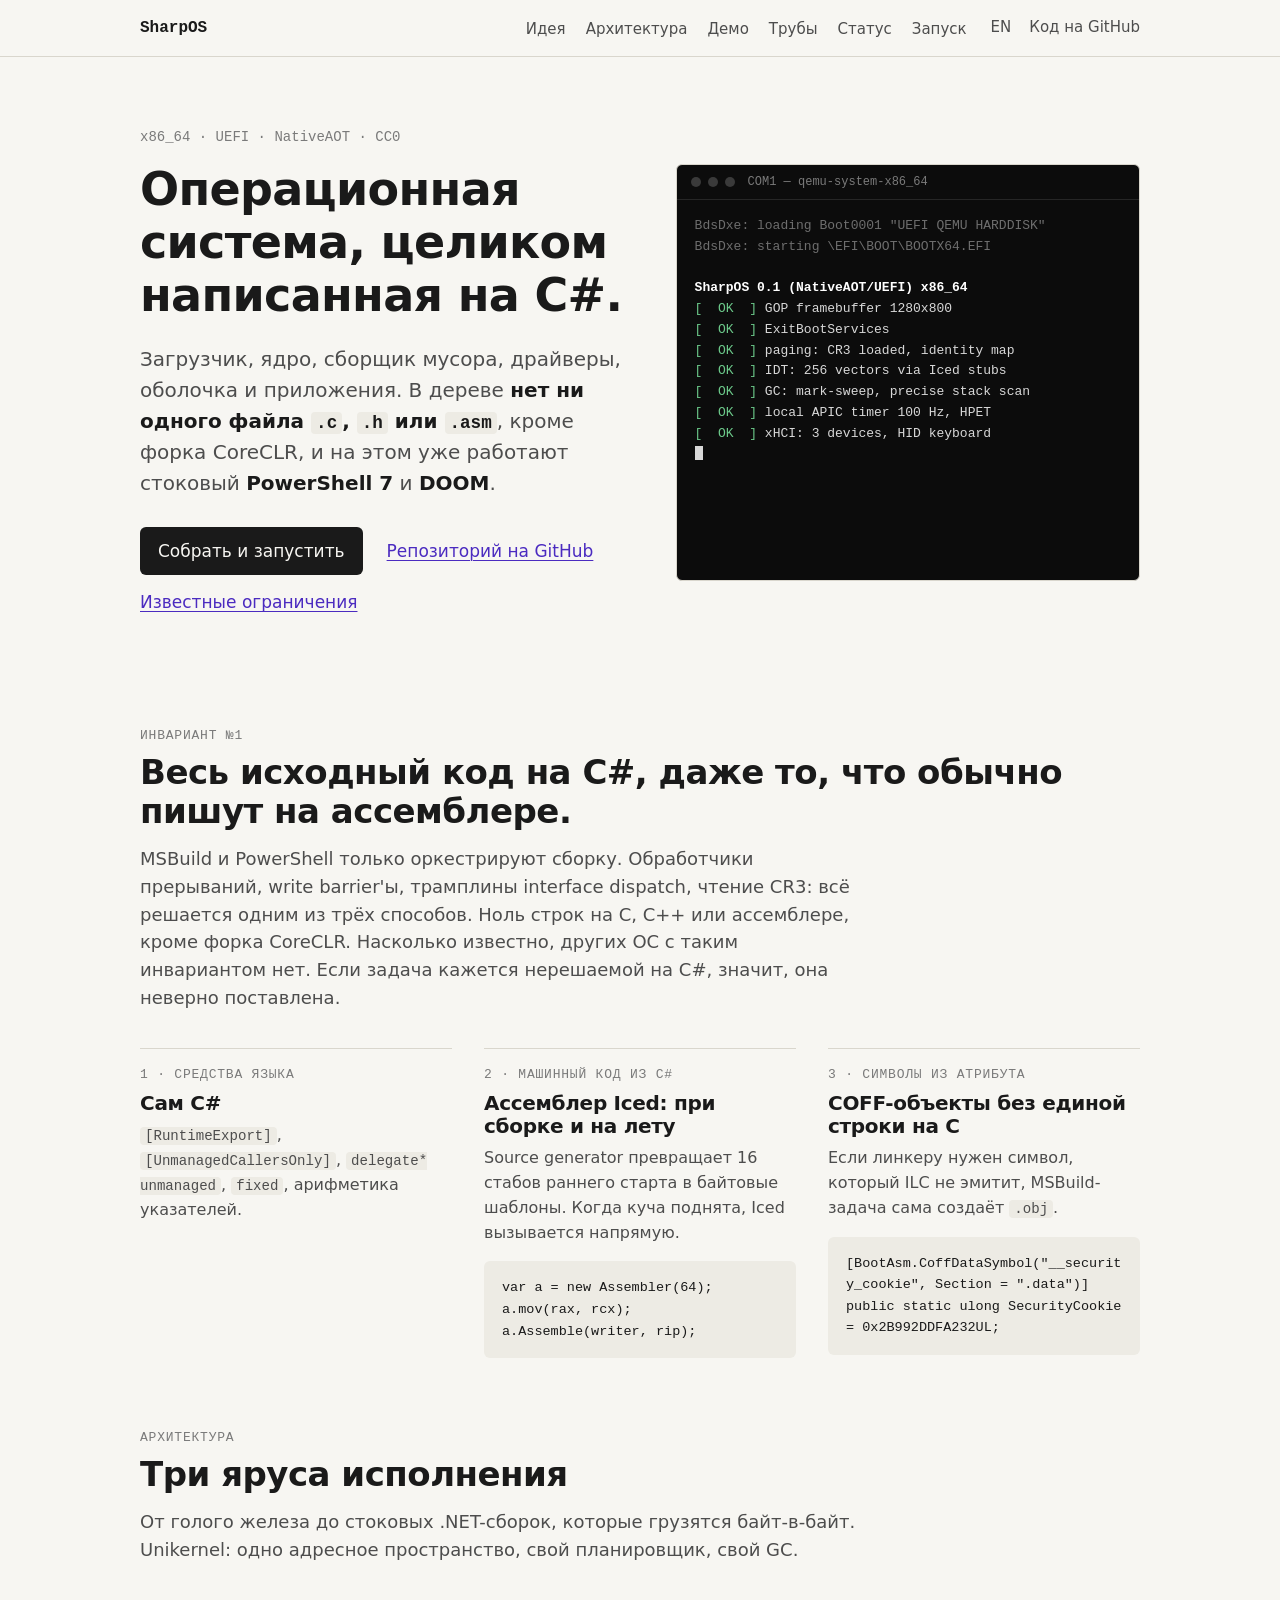
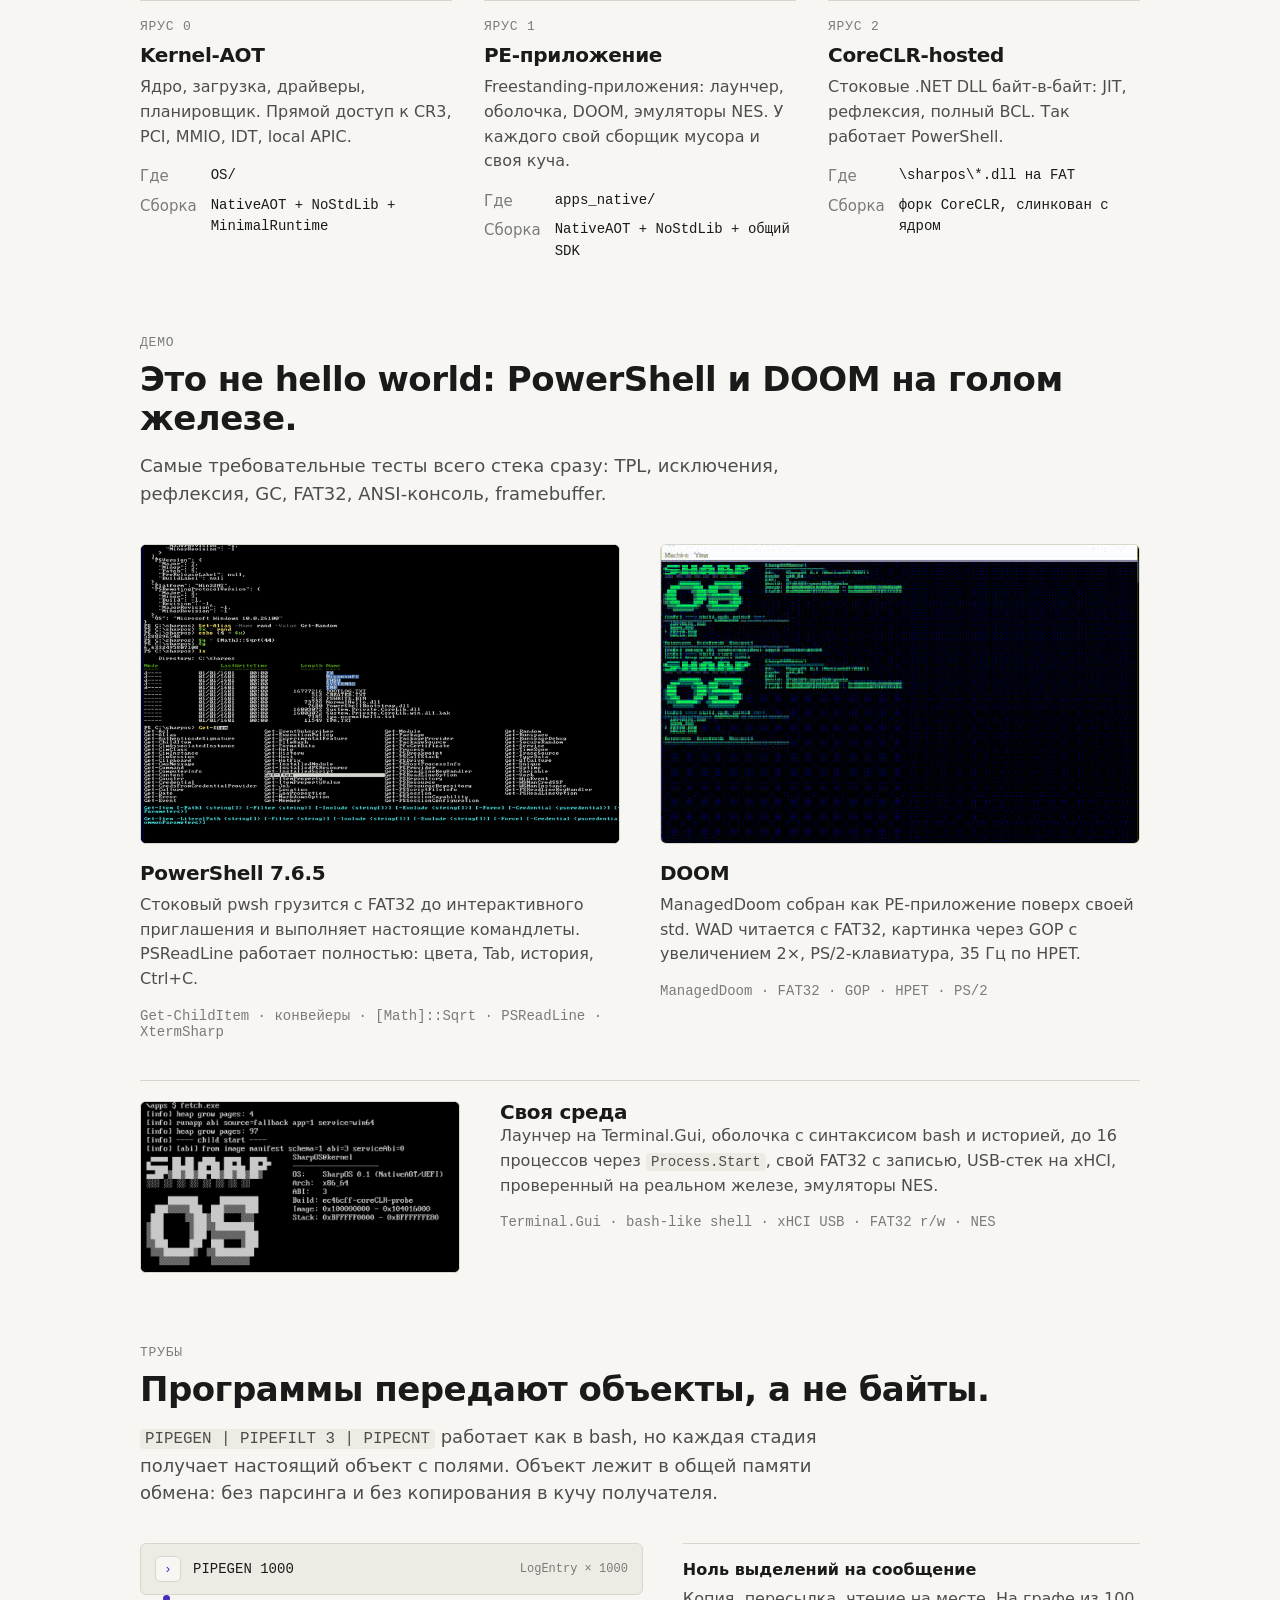
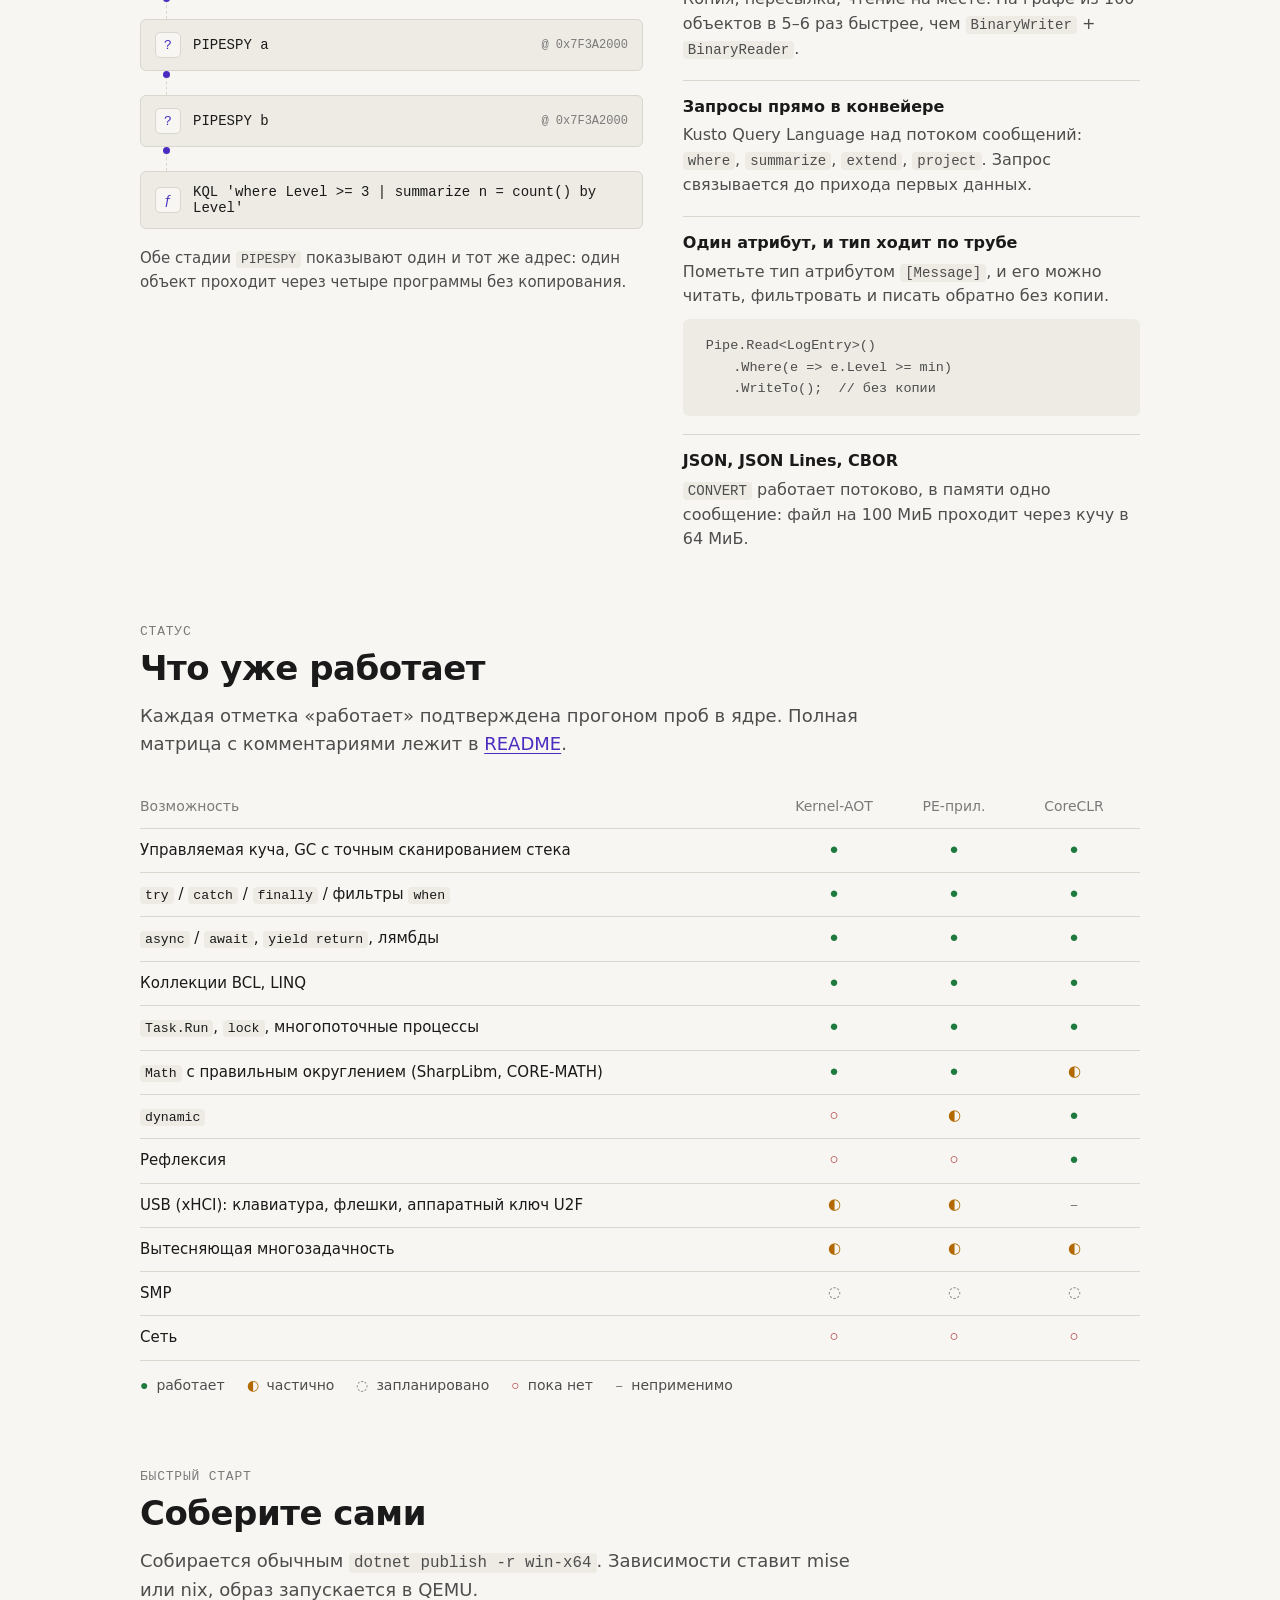
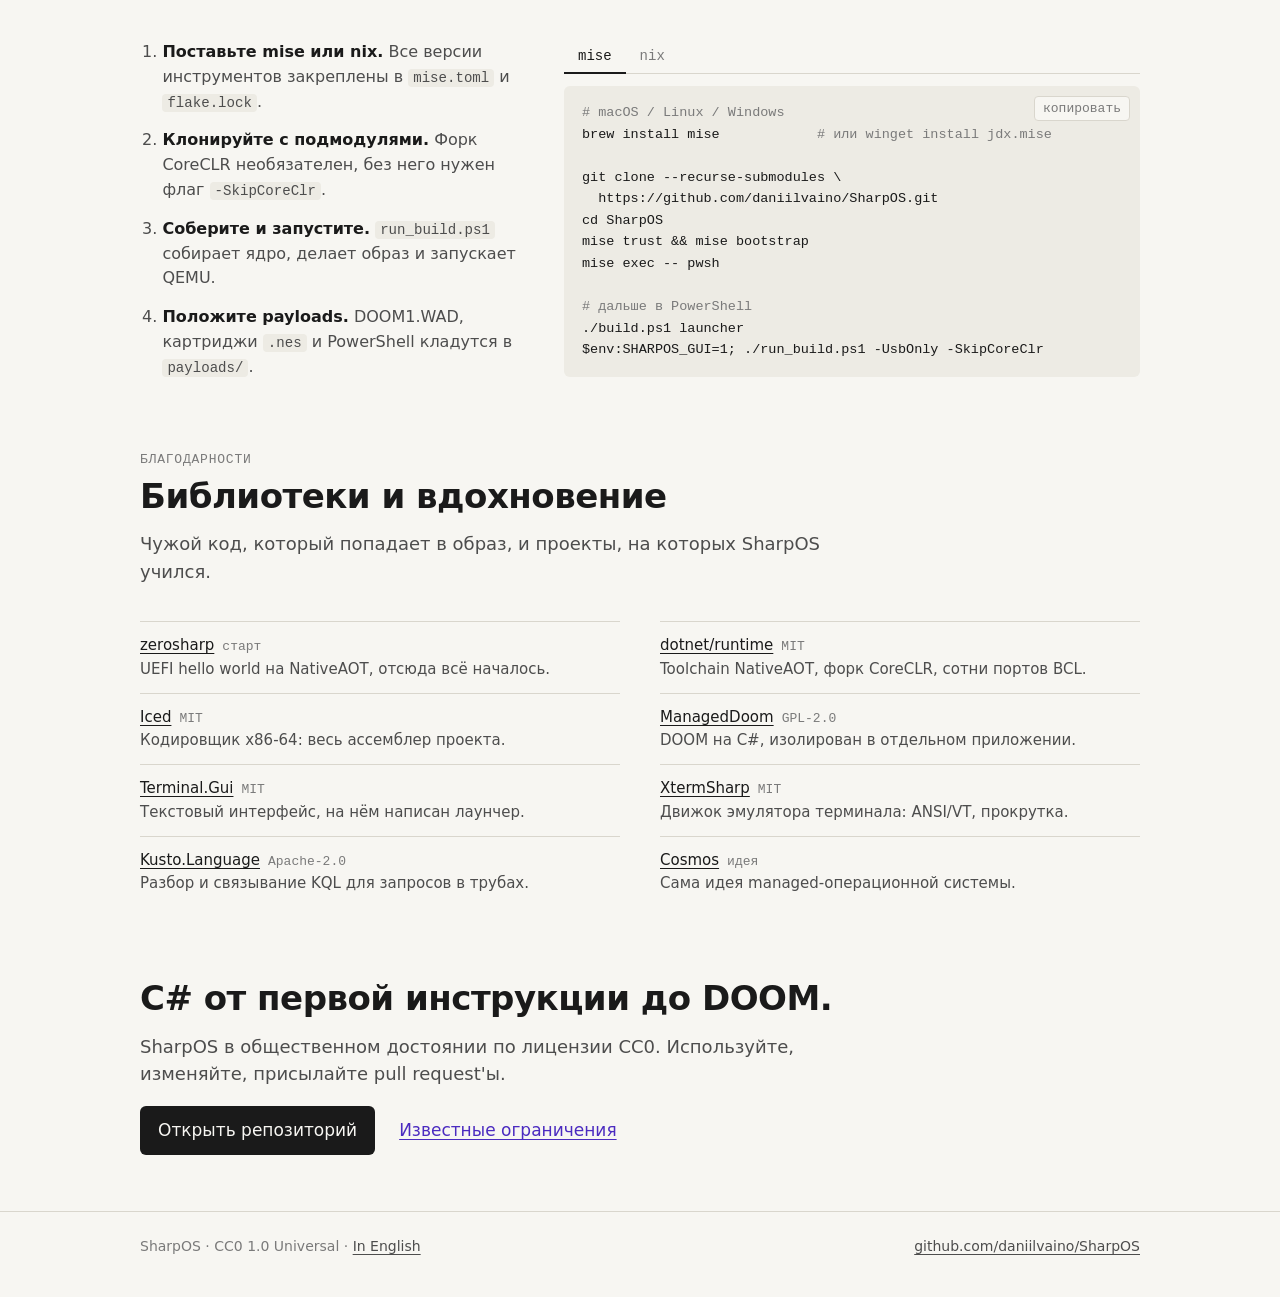
==== ru/index.html @ cf0b775a "Bring back animations: typed boot log, scroll reveal, pipe flow Hero is two columns again with the b" ====
<!doctype html>
<html lang="ru">
<head>
<meta charset="utf-8">
<meta name="viewport" content="width=device-width, initial-scale=1">
<title>SharpOS — операционная система, целиком написанная на C#</title>
<meta name="description" content="Экспериментальная ОС для x86-64, целиком написанная на C#: UEFI-загрузка, NativeAOT-ядро, свой GC, приложения, трубы объектов. Запускает стоковый PowerShell 7 и DOOM.">
<meta name="theme-color" content="#f7f6f2" media="(prefers-color-scheme: light)">
<meta name="theme-color" content="#151515" media="(prefers-color-scheme: dark)">
<meta property="og:title" content="SharpOS — операционная система, целиком написанная на C#">
<meta property="og:description" content="Ни одного .c, .h или .asm. UEFI, NativeAOT-ядро, свой GC, и на этом работают PowerShell 7 и DOOM.">
<meta property="og:image" content="https://sharpos.net/media/screenshot.png">
<meta property="og:url" content="https://sharpos.net/ru/">
<meta property="og:type" content="website">
<meta property="og:locale" content="ru_RU">
<meta name="twitter:card" content="summary_large_image">
<link rel="icon" href="data:image/svg+xml,%3Csvg xmlns='http://www.w3.org/2000/svg' viewBox='0 0 32 32'%3E%3Crect width='32' height='32' rx='6' fill='%231a1a1a'/%3E%3Ctext x='16' y='23' font-family='monospace' font-size='20' font-weight='700' text-anchor='middle' fill='%23ffffff'%3E%23%3C/text%3E%3C/svg%3E">
<link rel="canonical" href="https://sharpos.net/ru/">
<link rel="alternate" hreflang="en" href="https://sharpos.net/">
<link rel="alternate" hreflang="ru" href="https://sharpos.net/ru/">
<link rel="alternate" hreflang="x-default" href="https://sharpos.net/">
<link rel="stylesheet" href="../assets/site.css">
</head>
<body>

<nav class="nav">
  <div class="wrap">
    <a class="brand" href="#top">SharpOS</a>
    <ul>
      <li><a href="#why">Идея</a></li>
      <li><a href="#tiers">Архитектура</a></li>
      <li><a href="#runs">Демо</a></li>
      <li><a href="#pipes">Трубы</a></li>
      <li><a href="#status">Статус</a></li>
      <li><a href="#start">Запуск</a></li>
    </ul>
    <div class="side">
      <a href="../" hreflang="en" lang="en" title="English version">EN</a>
      <a href="https://github.com/daniilvaino/SharpOS"><span class="gh-text">Код на </span>GitHub</a>
    </div>
  </div>
</nav>

<header class="hero" id="top">
  <div class="wrap">
    <div class="hero-grid">
      <div>
        <div class="eyebrow">x86_64 · UEFI · NativeAOT · CC0</div>
        <h1>Операционная система, целиком написанная на C#.</h1>
        <p class="lead">Загрузчик, ядро, сборщик мусора, драйверы, оболочка и приложения. В дереве <strong>нет ни одного файла <code>.c</code>, <code>.h</code> или <code>.asm</code></strong>, кроме форка CoreCLR, и на этом уже работают стоковый <strong>PowerShell 7</strong> и <strong>DOOM</strong>.</p>
        <div class="actions">
          <a class="btn" href="#start">Собрать и запустить</a>
          <a href="https://github.com/daniilvaino/SharpOS">Репозиторий на GitHub</a>
          <a href="https://github.com/daniilvaino/SharpOS/blob/main/limits.md">Известные ограничения</a>
        </div>
      </div>
      <div class="term" aria-label="Лог загрузки SharpOS">
        <div class="term-bar"><i></i><i></i><i></i><span>COM1 — qemu-system-x86_64</span></div>
        <pre id="boot"></pre>
      </div>
    </div>
  </div>
</header>

<main>

<section id="why">
  <div class="wrap rv">
    <div class="label">Инвариант №1</div>
    <h2>Весь исходный код на C#, даже то, что обычно пишут на ассемблере.</h2>
    <p>MSBuild и PowerShell только оркестрируют сборку. Обработчики прерываний, write barrier'ы, трамплины interface dispatch, чтение CR3: всё решается одним из трёх способов. Ноль строк на C, C++ или ассемблере, кроме форка CoreCLR. Насколько известно, других ОС с таким инвариантом нет. Если задача кажется нерешаемой на C#, значит, она неверно поставлена.</p>
    <div class="cols">
      <div>
        <div class="label">1 · Средства языка</div>
        <h3>Сам C#</h3>
        <p><code>[RuntimeExport]</code>, <code>[UnmanagedCallersOnly]</code>, <code>delegate* unmanaged</code>, <code>fixed</code>, арифметика указателей.</p>
      </div>
      <div>
        <div class="label">2 · Машинный код из C#</div>
        <h3>Ассемблер Iced: при сборке и на лету</h3>
        <p>Source generator превращает 16 стабов раннего старта в байтовые шаблоны. Когда куча поднята, Iced вызывается напрямую.</p>
<pre><code>var a = new Assembler(64);
a.mov(rax, rcx);
a.Assemble(writer, rip);</code></pre>
      </div>
      <div>
        <div class="label">3 · Символы из атрибута</div>
        <h3>COFF-объекты без единой строки на C</h3>
        <p>Если линкеру нужен символ, который ILC не эмитит, MSBuild-задача сама создаёт <code>.obj</code>.</p>
<pre><code>[BootAsm.CoffDataSymbol("__security_cookie", Section = ".data")]
public static ulong SecurityCookie = 0x2B992DDFA232UL;</code></pre>
      </div>
    </div>
  </div>
</section>

<section id="tiers">
  <div class="wrap rv">
    <div class="label">Архитектура</div>
    <h2>Три яруса исполнения</h2>
    <p>От голого железа до стоковых .NET-сборок, которые грузятся байт-в-байт. Unikernel: одно адресное пространство, свой планировщик, свой GC.</p>
    <div class="cols">
      <div>
        <div class="label">Ярус 0</div>
        <h3>Kernel-AOT</h3>
        <p>Ядро, загрузка, драйверы, планировщик. Прямой доступ к CR3, PCI, MMIO, IDT, local APIC.</p>
        <dl class="kv"><dt>Где</dt><dd>OS/</dd><dt>Сборка</dt><dd>NativeAOT + NoStdLib + MinimalRuntime</dd></dl>
      </div>
      <div>
        <div class="label">Ярус 1</div>
        <h3>PE-приложение</h3>
        <p>Freestanding-приложения: лаунчер, оболочка, DOOM, эмуляторы NES. У каждого свой сборщик мусора и своя куча.</p>
        <dl class="kv"><dt>Где</dt><dd>apps_native/</dd><dt>Сборка</dt><dd>NativeAOT + NoStdLib + общий SDK</dd></dl>
      </div>
      <div>
        <div class="label">Ярус 2</div>
        <h3>CoreCLR-hosted</h3>
        <p>Стоковые .NET DLL байт-в-байт: JIT, рефлексия, полный BCL. Так работает PowerShell.</p>
        <dl class="kv"><dt>Где</dt><dd>\sharpos\*.dll на FAT</dd><dt>Сборка</dt><dd>форк CoreCLR, слинкован с ядром</dd></dl>
      </div>
    </div>
  </div>
</section>

<section id="runs">
  <div class="wrap rv">
    <div class="label">Демо</div>
    <h2>Это не hello world: PowerShell и DOOM на голом железе.</h2>
    <p>Самые требовательные тесты всего стека сразу: TPL, исключения, рефлексия, GC, FAT32, ANSI-консоль, framebuffer.</p>
    <div class="demos">
      <figure class="demo rv">
        <div class="frame"><img src="../media/pwsh.jpg" alt="PowerShell 7.6.5 работает в SharpOS: Get-ChildItem, Tab-дополнение, переменные" loading="lazy" width="1600" height="997"></div>
        <h3>PowerShell 7.6.5</h3>
        <p>Стоковый pwsh грузится с FAT32 до интерактивного приглашения и выполняет настоящие командлеты. PSReadLine работает полностью: цвета, Tab, история, Ctrl+C.</p>
        <div class="tags">Get-ChildItem · конвейеры · [Math]::Sqrt · PSReadLine · XtermSharp</div>
      </figure>
      <figure class="demo rv">
        <div class="frame"><video src="../media/doom.mp4" poster="../media/doom_poster.jpg" autoplay muted loop playsinline width="386" height="262" aria-label="DOOM запущен в SharpOS"></video></div>
        <h3>DOOM</h3>
        <p>ManagedDoom собран как PE-приложение поверх своей std. WAD читается с FAT32, картинка через GOP с увеличением 2×, PS/2-клавиатура, 35 Гц по HPET.</p>
        <div class="tags">ManagedDoom · FAT32 · GOP · HPET · PS/2</div>
      </figure>
      <figure class="demo wide rv">
        <div class="frame"><img src="../media/screenshot.png" alt="Лаунчер SharpOS и вывод fetch.exe" loading="lazy" width="1600" height="855"></div>
        <div>
          <h3>Своя среда</h3>
          <p>Лаунчер на Terminal.Gui, оболочка с синтаксисом bash и историей, до 16 процессов через <code>Process.Start</code>, свой FAT32 с записью, USB-стек на xHCI, проверенный на реальном железе, эмуляторы NES.</p>
          <div class="tags">Terminal.Gui · bash-like shell · xHCI USB · FAT32 r/w · NES</div>
        </div>
      </figure>
    </div>
  </div>
</section>

<section id="pipes">
  <div class="wrap rv">
    <div class="label">Трубы</div>
    <h2>Программы передают объекты, а не байты.</h2>
    <p><code>PIPEGEN | PIPEFILT 3 | PIPECNT</code> работает как в bash, но каждая стадия получает настоящий объект с полями. Объект лежит в общей памяти обмена: без парсинга и без копирования в кучу получателя.</p>
    <div class="pipes">
      <div class="flow">
        <div class="stage"><span class="ic">›</span>PIPEGEN 1000<small>LogEntry × 1000</small></div>
        <div class="conn"></div>
        <div class="stage"><span class="ic">?</span>PIPESPY a<small>@ 0x7F3A2000</small></div>
        <div class="conn"></div>
        <div class="stage"><span class="ic">?</span>PIPESPY b<small>@ 0x7F3A2000</small></div>
        <div class="conn"></div>
        <div class="stage"><span class="ic">ƒ</span>KQL 'where Level &gt;= 3 | summarize n = count() by Level'</div>
        <p class="note">Обе стадии <code>PIPESPY</code> показывают один и тот же адрес: один объект проходит через четыре программы без копирования.</p>
      </div>
      <ul class="list">
        <li><b>Ноль выделений на сообщение</b>Копия, пересылка, чтение на месте. На графе из 100 объектов в 5–6 раз быстрее, чем <code>BinaryWriter</code> + <code>BinaryReader</code>.</li>
        <li><b>Запросы прямо в конвейере</b>Kusto Query Language над потоком сообщений: <code>where</code>, <code>summarize</code>, <code>extend</code>, <code>project</code>. Запрос связывается до прихода первых данных.</li>
        <li><b>Один атрибут, и тип ходит по трубе</b>Пометьте тип атрибутом <code>[Message]</code>, и его можно читать, фильтровать и писать обратно без копии.
<pre><code>Pipe.Read&lt;LogEntry&gt;()
    .Where(e =&gt; e.Level &gt;= min)
    .WriteTo();  // без копии</code></pre></li>
        <li><b>JSON, JSON Lines, CBOR</b><code>CONVERT</code> работает потоково, в памяти одно сообщение: файл на 100 МиБ проходит через кучу в 64 МиБ.</li>
      </ul>
    </div>
  </div>
</section>

<section id="status">
  <div class="wrap rv">
    <div class="label">Статус</div>
    <h2>Что уже работает</h2>
    <p>Каждая отметка «работает» подтверждена прогоном проб в ядре. Полная матрица с комментариями лежит в <a href="https://github.com/daniilvaino/SharpOS#readme">README</a>.</p>
    <div class="table-scroll">
      <table>
        <thead><tr><th>Возможность</th><th>Kernel-AOT</th><th>PE-прил.</th><th>CoreCLR</th></tr></thead>
        <tbody>
          <tr><td>Управляемая куча, GC с точным сканированием стека</td><td class="s s-y">●</td><td class="s s-y">●</td><td class="s s-y">●</td></tr>
          <tr><td><code>try</code> / <code>catch</code> / <code>finally</code> / фильтры <code>when</code></td><td class="s s-y">●</td><td class="s s-y">●</td><td class="s s-y">●</td></tr>
          <tr><td><code>async</code> / <code>await</code>, <code>yield return</code>, лямбды</td><td class="s s-y">●</td><td class="s s-y">●</td><td class="s s-y">●</td></tr>
          <tr><td>Коллекции BCL, LINQ</td><td class="s s-y">●</td><td class="s s-y">●</td><td class="s s-y">●</td></tr>
          <tr><td><code>Task.Run</code>, <code>lock</code>, многопоточные процессы</td><td class="s s-y">●</td><td class="s s-y">●</td><td class="s s-y">●</td></tr>
          <tr><td><code>Math</code> с правильным округлением (SharpLibm, CORE-MATH)</td><td class="s s-y">●</td><td class="s s-y">●</td><td class="s s-p">◐</td></tr>
          <tr><td><code>dynamic</code></td><td class="s s-n">○</td><td class="s s-p">◐</td><td class="s s-y">●</td></tr>
          <tr><td>Рефлексия</td><td class="s s-n">○</td><td class="s s-n">○</td><td class="s s-y">●</td></tr>
          <tr><td>USB (xHCI): клавиатура, флешки, аппаратный ключ U2F</td><td class="s s-p">◐</td><td class="s s-p">◐</td><td class="s s-x">–</td></tr>
          <tr><td>Вытесняющая многозадачность</td><td class="s s-p">◐</td><td class="s s-p">◐</td><td class="s s-p">◐</td></tr>
          <tr><td>SMP</td><td class="s s-l">◌</td><td class="s s-l">◌</td><td class="s s-l">◌</td></tr>
          <tr><td>Сеть</td><td class="s s-n">○</td><td class="s s-n">○</td><td class="s s-n">○</td></tr>
        </tbody>
      </table>
    </div>
    <div class="legend">
      <span class="s-y">работает</span>
      <span class="s-p">частично</span>
      <span class="s-l">запланировано</span>
      <span class="s-n">пока нет</span>
      <span class="s-x">неприменимо</span>
    </div>
  </div>
</section>

<section id="start">
  <div class="wrap rv">
    <div class="label">Быстрый старт</div>
    <h2>Соберите сами</h2>
    <p>Собирается обычным <code>dotnet publish -r win-x64</code>. Зависимости ставит mise или nix, образ запускается в QEMU.</p>
    <div class="start">
      <ol class="steps">
        <li><b>Поставьте mise или nix.</b> Все версии инструментов закреплены в <code>mise.toml</code> и <code>flake.lock</code>.</li>
        <li><b>Клонируйте с подмодулями.</b> Форк CoreCLR необязателен, без него нужен флаг <code>-SkipCoreClr</code>.</li>
        <li><b>Соберите и запустите.</b> <code>run_build.ps1</code> собирает ядро, делает образ и запускает QEMU.</li>
        <li><b>Положите payloads.</b> DOOM1.WAD, картриджи <code>.nes</code> и PowerShell кладутся в <code>payloads/</code>.</li>
      </ol>
      <div>
        <div class="tabs" role="tablist" aria-label="Инструменты">
          <button role="tab" aria-selected="true" data-t="mise">mise</button>
          <button role="tab" aria-selected="false" data-t="nix">nix</button>
        </div>
        <div class="panel on" id="p-mise">
          <button class="copy" data-done="скопировано" data-fail="не вышло">копировать</button>
<pre><code><span class="cm"># macOS / Linux / Windows</span>
brew install mise            <span class="cm"># или winget install jdx.mise</span>

git clone --recurse-submodules \
  https://github.com/daniilvaino/SharpOS.git
cd SharpOS
mise trust &amp;&amp; mise bootstrap
mise exec -- pwsh

<span class="cm"># дальше в PowerShell</span>
./build.ps1 launcher
$env:SHARPOS_GUI=1; ./run_build.ps1 -UsbOnly -SkipCoreClr</code></pre>
        </div>
        <div class="panel" id="p-nix">
          <button class="copy" data-done="скопировано" data-fail="не вышло">копировать</button>
<pre><code><span class="cm"># NixOS или любой Linux с включёнными флейками</span>
git clone --recurse-submodules \
  https://github.com/daniilvaino/SharpOS.git
cd SharpOS
nix develop --command pwsh

<span class="cm"># дальше в PowerShell</span>
./build.ps1 launcher
$env:SHARPOS_GUI=1; ./run_build.ps1 -UsbOnly -SkipCoreClr</code></pre>
        </div>
      </div>
    </div>
  </div>
</section>

<section id="credits">
  <div class="wrap rv">
    <div class="label">Благодарности</div>
    <h2>Библиотеки и вдохновение</h2>
    <p>Чужой код, который попадает в образ, и проекты, на которых SharpOS учился.</p>
    <ul class="credits">
      <li><a href="https://github.com/MichalStrehovsky/zerosharp">zerosharp</a><small>старт</small><br>UEFI hello world на NativeAOT, отсюда всё началось.</li>
      <li><a href="https://github.com/dotnet/runtime">dotnet/runtime</a><small>MIT</small><br>Toolchain NativeAOT, форк CoreCLR, сотни портов BCL.</li>
      <li><a href="https://github.com/icedland/iced">Iced</a><small>MIT</small><br>Кодировщик x86-64: весь ассемблер проекта.</li>
      <li><a href="https://github.com/sinshu/managed-doom">ManagedDoom</a><small>GPL-2.0</small><br>DOOM на C#, изолирован в отдельном приложении.</li>
      <li><a href="https://github.com/gui-cs/Terminal.Gui">Terminal.Gui</a><small>MIT</small><br>Текстовый интерфейс, на нём написан лаунчер.</li>
      <li><a href="https://github.com/migueldeicaza/XtermSharp">XtermSharp</a><small>MIT</small><br>Движок эмулятора терминала: ANSI/VT, прокрутка.</li>
      <li><a href="https://github.com/microsoft/Kusto-Query-Language">Kusto.Language</a><small>Apache-2.0</small><br>Разбор и связывание KQL для запросов в трубах.</li>
      <li><a href="https://github.com/CosmosOS/Cosmos">Cosmos</a><small>идея</small><br>Сама идея managed-операционной системы.</li>
    </ul>
  </div>
</section>

<section class="end">
  <div class="wrap rv">
    <h2>C# от первой инструкции до DOOM.</h2>
    <p>SharpOS в общественном достоянии по лицензии CC0. Используйте, изменяйте, присылайте pull request'ы.</p>
    <div class="actions">
      <a class="btn" href="https://github.com/daniilvaino/SharpOS">Открыть репозиторий</a>
      <a href="https://github.com/daniilvaino/SharpOS/blob/main/limits.md">Известные ограничения</a>
    </div>
  </div>
</section>

</main>

<footer>
  <div class="wrap">
    <span>SharpOS · CC0 1.0 Universal · <a href="../" hreflang="en" lang="en">In English</a></span>
    <a href="https://github.com/daniilvaino/SharpOS">github.com/daniilvaino/SharpOS</a>
  </div>
</footer>
<script src="../assets/site.js"></script>
</body>
</html>
---- assets/site.css ----
:root {
  --bg: #f7f6f2;
  --bg-code: #edebe4;
  --fg: #1a1a1a;
  --fg-2: #4d4d4d;
  --fg-3: #7a7a7a;
  --line: #d9d6cd;
  --accent: #4b2bc0;
  --ok: #1f7a3f;
  --part: #b26a00;
  --no: #a33;
  --sans: system-ui, -apple-system, "Segoe UI", Roboto, "Helvetica Neue", Arial, sans-serif;
  --mono: ui-monospace, "SF Mono", Menlo, Consolas, "Liberation Mono", monospace;
  --max: 1040px;
  color-scheme: light dark;
}
@media (prefers-color-scheme: dark) {
  :root {
    --bg: #151515;
    --bg-code: #1f1f1f;
    --fg: #e6e6e6;
    --fg-2: #b4b4b4;
    --fg-3: #808080;
    --line: #2e2e2e;
    --accent: #b3a1ff;
    --ok: #6cc98a;
    --part: #e0a74a;
    --no: #e07a7a;
  }
}

* { box-sizing: border-box; }
html { -webkit-text-size-adjust: 100%; }
body {
  margin: 0;
  background: var(--bg);
  color: var(--fg);
  font: 17px/1.55 var(--sans);
  overflow-x: clip;
}
img, video { max-width: 100%; height: auto; display: block; }
a { color: var(--accent); text-decoration: underline; text-underline-offset: 3px; text-decoration-thickness: 1px; }
a:hover { text-decoration-thickness: 2px; }
code, pre, kbd { font-family: var(--mono); font-size: 0.88em; }
p code, li code, td code, dd code { background: var(--bg-code); padding: 1px 5px; border-radius: 4px; }
pre { margin: 0; background: var(--bg-code); padding: 16px 18px; border-radius: 6px; overflow-x: auto; line-height: 1.6; font-size: 13.5px; }
pre code { font-size: inherit; }
h1, h2, h3 { margin: 0; line-height: 1.15; letter-spacing: -0.015em; font-weight: 600; }
h1 { font-size: clamp(32px, 4.2vw, 46px); }
h2 { font-size: clamp(26px, 3.2vw, 34px); margin-bottom: 14px; }
h3 { font-size: 20px; margin-bottom: 8px; }
p { margin: 0 0 1em; }
.wrap { max-width: var(--max); margin: 0 auto; padding: 0 20px; }

/* nav */
.nav { border-bottom: 1px solid var(--line); }
.nav .wrap { display: flex; align-items: center; gap: 24px; height: 56px; }
.brand { font-weight: 600; text-decoration: none; color: var(--fg); font-family: var(--mono); font-size: 16px; }
.nav ul { display: flex; gap: 20px; list-style: none; margin: 0 0 0 auto; padding: 0; overflow-x: auto; white-space: nowrap; }
.nav ul a, .nav .side a { color: var(--fg-2); text-decoration: none; font-size: 15px; }
.nav ul a:hover, .nav .side a:hover { color: var(--fg); text-decoration: underline; }
.nav .side { display: flex; gap: 18px; flex: none; }

/* hero */
.hero { padding: 72px 0 40px; }
.hero .eyebrow { font: 14px var(--mono); color: var(--fg-3); margin-bottom: 18px; }
.hero .lead { font-size: 20px; color: var(--fg-2); max-width: 38em; margin: 22px 0 28px; }
.hero .lead strong { color: var(--fg); font-weight: 600; }
.actions { display: flex; flex-wrap: wrap; gap: 14px 24px; align-items: center; }
.btn { display: inline-block; background: var(--fg); color: var(--bg); padding: 11px 18px; border-radius: 6px; text-decoration: none; font-weight: 500; }
.btn:hover { text-decoration: none; opacity: 0.88; }
.hero-grid { display: grid; grid-template-columns: minmax(0, 1.05fr) minmax(0, 1fr); gap: 48px; align-items: center; }

/* terminal */
.term { background: #0c0c0c; color: #d8d8d8; border: 1px solid var(--line); border-radius: 6px; overflow: hidden; }
.term-bar { display: flex; align-items: center; gap: 7px; padding: 10px 14px; border-bottom: 1px solid #262626; font: 12px var(--mono); color: #7a7a7a; }
.term-bar i { width: 10px; height: 10px; border-radius: 50%; background: #3a3a3a; }
.term-bar span { margin-left: 6px; }
.term pre { margin: 0; padding: 16px 18px; background: none; border-radius: 0; font-size: 13px; line-height: 1.6; height: 380px; overflow: hidden; white-space: pre-wrap; word-break: break-word; }
.c-ok { color: #6cc98a; } .c-dim { color: #6e6e6e; } .c-p { color: #b3a1ff; } .c-w { color: #e0a74a; } .c-b { color: #fff; font-weight: 600; }
.cur { display: inline-block; width: 8px; height: 14px; background: #d8d8d8; vertical-align: -2px; animation: blink 1s steps(1) infinite; }
@keyframes blink { 50% { opacity: 0; } }
figure { margin: 0; }
figcaption { font-size: 14px; color: var(--fg-3); margin-top: 10px; }
.frame { border: 1px solid var(--line); border-radius: 6px; overflow: hidden; background: #000; }


/* sections */
section { padding: 72px 0 0; }
section + section { margin-top: 0; }
section > .wrap > h2 + p, .intro { color: var(--fg-2); max-width: 40em; font-size: 18px; }
.label { font: 13px var(--mono); color: var(--fg-3); text-transform: uppercase; letter-spacing: 0.06em; margin-bottom: 10px; }
.cols { display: grid; grid-template-columns: repeat(3, 1fr); gap: 32px; margin-top: 36px; }
.cols > div { border-top: 1px solid var(--line); padding-top: 18px; }
.cols p { color: var(--fg-2); font-size: 16px; }
.cols pre, .pipes pre, .list pre { white-space: pre-wrap; overflow-wrap: anywhere; }
.cols pre { margin-top: 12px; }
dl { margin: 0; }
dl.kv { display: grid; grid-template-columns: max-content 1fr; gap: 6px 14px; font-size: 15px; }
dl.kv dt { color: var(--fg-3); }
dl.kv dd { margin: 0; font-family: var(--mono); font-size: 14px; }

/* demos */
.demos { display: grid; grid-template-columns: 1fr 1fr; gap: 40px; margin-top: 36px; }
.demos .wide { grid-column: 1 / -1; display: grid; grid-template-columns: 1fr 2fr; gap: 20px 40px; border-top: 1px solid var(--line); padding-top: 20px; }
.demos .wide h3 { margin: 0; }
.demo p { color: var(--fg-2); font-size: 16px; }
.demo .frame { margin-bottom: 18px; aspect-ratio: 16 / 10; }
.demo .frame img, .demo .frame video { width: 100%; height: 100%; object-fit: cover; object-position: top left; }
.demo .frame video { image-rendering: pixelated; object-position: center; }
.wide .frame { aspect-ratio: auto; margin: 0; }
.tags { font: 14px var(--mono); color: var(--fg-3); }

/* pipes */
.pipes { display: grid; grid-template-columns: 1.1fr 1fr; gap: 40px; margin-top: 36px; align-items: start; }
.flow { display: flex; flex-direction: column; }
.stage { display: flex; align-items: center; gap: 12px; padding: 12px 14px; border: 1px solid var(--line); border-radius: 6px; background: var(--bg-code); font: 500 14px var(--mono); }
.stage .ic { width: 26px; height: 26px; border-radius: 5px; display: grid; place-items: center; background: var(--bg); border: 1px solid var(--line); color: var(--accent); flex: none; font-size: 13px; }
.stage small { margin-left: auto; color: var(--fg-3); font-size: 12px; text-align: right; }
.conn { height: 24px; margin-left: 26px; border-left: 1px dashed var(--line); position: relative; }
.conn::after { content: ""; position: absolute; left: -4px; top: 0; width: 7px; height: 7px; border-radius: 50%; background: var(--accent); animation: drop 1.6s linear infinite; }
@keyframes drop { from { top: -4px; opacity: 0; } 20% { opacity: 1; } 80% { opacity: 1; } to { top: 20px; opacity: 0; } }
.pipes .note { font-size: 15px; color: var(--fg-2); margin-top: 18px; }
.list { margin: 0; padding: 0; list-style: none; display: grid; gap: 18px; }
.list li { border-top: 1px solid var(--line); padding-top: 14px; font-size: 16px; color: var(--fg-2); }
.list b { display: block; color: var(--fg); font-weight: 600; margin-bottom: 4px; }
.list pre { margin-top: 10px; }

/* status table */
.table-scroll { overflow-x: auto; margin-top: 28px; }
table { width: 100%; border-collapse: collapse; font-size: 15px; }
th, td { padding: 10px 12px 10px 0; text-align: left; border-bottom: 1px solid var(--line); vertical-align: top; }
th { font-weight: 500; color: var(--fg-3); font-size: 14px; }
th:not(:first-child), td:not(:first-child) { text-align: center; width: 120px; }
td.s { font-family: var(--mono); font-size: 15px; }
.s-y { color: var(--ok); }
.s-p { color: var(--part); }
.s-n { color: var(--no); }
.s-l, .s-x { color: var(--fg-3); }
.legend { display: flex; flex-wrap: wrap; gap: 8px 22px; margin-top: 14px; font-size: 14px; color: var(--fg-2); }
.legend span::before { font-family: var(--mono); margin-right: 8px; }
.legend .s-y::before { content: "●"; color: var(--ok); }
.legend .s-p::before { content: "◐"; color: var(--part); }
.legend .s-n::before { content: "○"; color: var(--no); }
.legend .s-l::before { content: "◌"; color: var(--fg-3); }
.legend .s-x::before { content: "–"; color: var(--fg-3); }
.legend span { color: var(--fg-2); }

/* quickstart */
.start { display: grid; grid-template-columns: 1fr 1.5fr; gap: 40px; margin-top: 36px; }
.steps { margin: 0; padding-left: 1.4em; color: var(--fg-2); font-size: 16px; display: grid; gap: 14px; }
.steps b { color: var(--fg); font-weight: 600; }
.tabs { display: flex; gap: 0; margin-bottom: 12px; border-bottom: 1px solid var(--line); }
.tabs button { all: unset; cursor: pointer; padding: 8px 14px; font: 500 14px var(--mono); color: var(--fg-3); border-bottom: 2px solid transparent; margin-bottom: -1px; }
.tabs button[aria-selected="true"] { color: var(--fg); border-bottom-color: var(--fg); }
.tabs button:focus-visible { outline: 2px solid var(--accent); outline-offset: 2px; }
.panel { display: none; position: relative; }
.panel.on { display: block; }
.copy { all: unset; position: absolute; top: 10px; right: 10px; cursor: pointer; font: 13px var(--mono); color: var(--fg-3); padding: 4px 8px; border: 1px solid var(--line); border-radius: 4px; background: var(--bg); }
.copy:hover { color: var(--fg); }
.copy:focus-visible { outline: 2px solid var(--accent); }
.panel pre { padding-right: 90px; }
.cm { color: var(--fg-3); }

/* credits */
.credits { margin: 36px 0 0; padding: 0; list-style: none; display: grid; grid-template-columns: 1fr 1fr; gap: 0 40px; }
.credits li { border-top: 1px solid var(--line); padding: 12px 0; font-size: 15px; color: var(--fg-2); }
.credits a { color: var(--fg); font-weight: 500; }
.credits small { font: 13px var(--mono); color: var(--fg-3); margin-left: 8px; }

/* end */
.end { padding: 72px 0 56px; }
.end p { font-size: 18px; max-width: 40em; }
footer { border-top: 1px solid var(--line); padding: 24px 0 40px; font-size: 14px; color: var(--fg-3); }
footer .wrap { display: flex; flex-wrap: wrap; justify-content: space-between; gap: 10px 24px; }
footer a { color: var(--fg-2); }

/* reveal on scroll */
.js .rv { opacity: 0; transform: translateY(18px); transition: opacity .7s cubic-bezier(.2,.7,.2,1), transform .7s cubic-bezier(.2,.7,.2,1); }
.js .rv.in { opacity: 1; transform: none; }
@media (prefers-reduced-motion: reduce) { .js .rv { opacity: 1; transform: none; transition: none; } .cur, .conn::after { animation: none; } }

/* responsive */
.cols > *, .demos > *, .pipes > *, .start > *, .wide > *, .hero-grid > * { min-width: 0; }
@media (max-width: 900px) {
  .cols { grid-template-columns: 1fr; gap: 24px; }
  .demos, .pipes, .start, .demos .wide { grid-template-columns: 1fr; gap: 28px; }
  .credits { grid-template-columns: 1fr; }
  .hero { padding-top: 48px; }
  .hero-grid { grid-template-columns: 1fr; gap: 32px; }
  .term pre { height: 320px; font-size: 12px; }
  section { padding-top: 56px; }
  .nav .wrap { gap: 16px; }
  .nav .side .gh-text { display: none; }
}
@media (max-width: 560px) {
  .hero .lead { font-size: 18px; }
  th:not(:first-child), td:not(:first-child) { width: auto; padding-left: 8px; }
  .panel pre { padding-right: 18px; padding-top: 44px; }
}
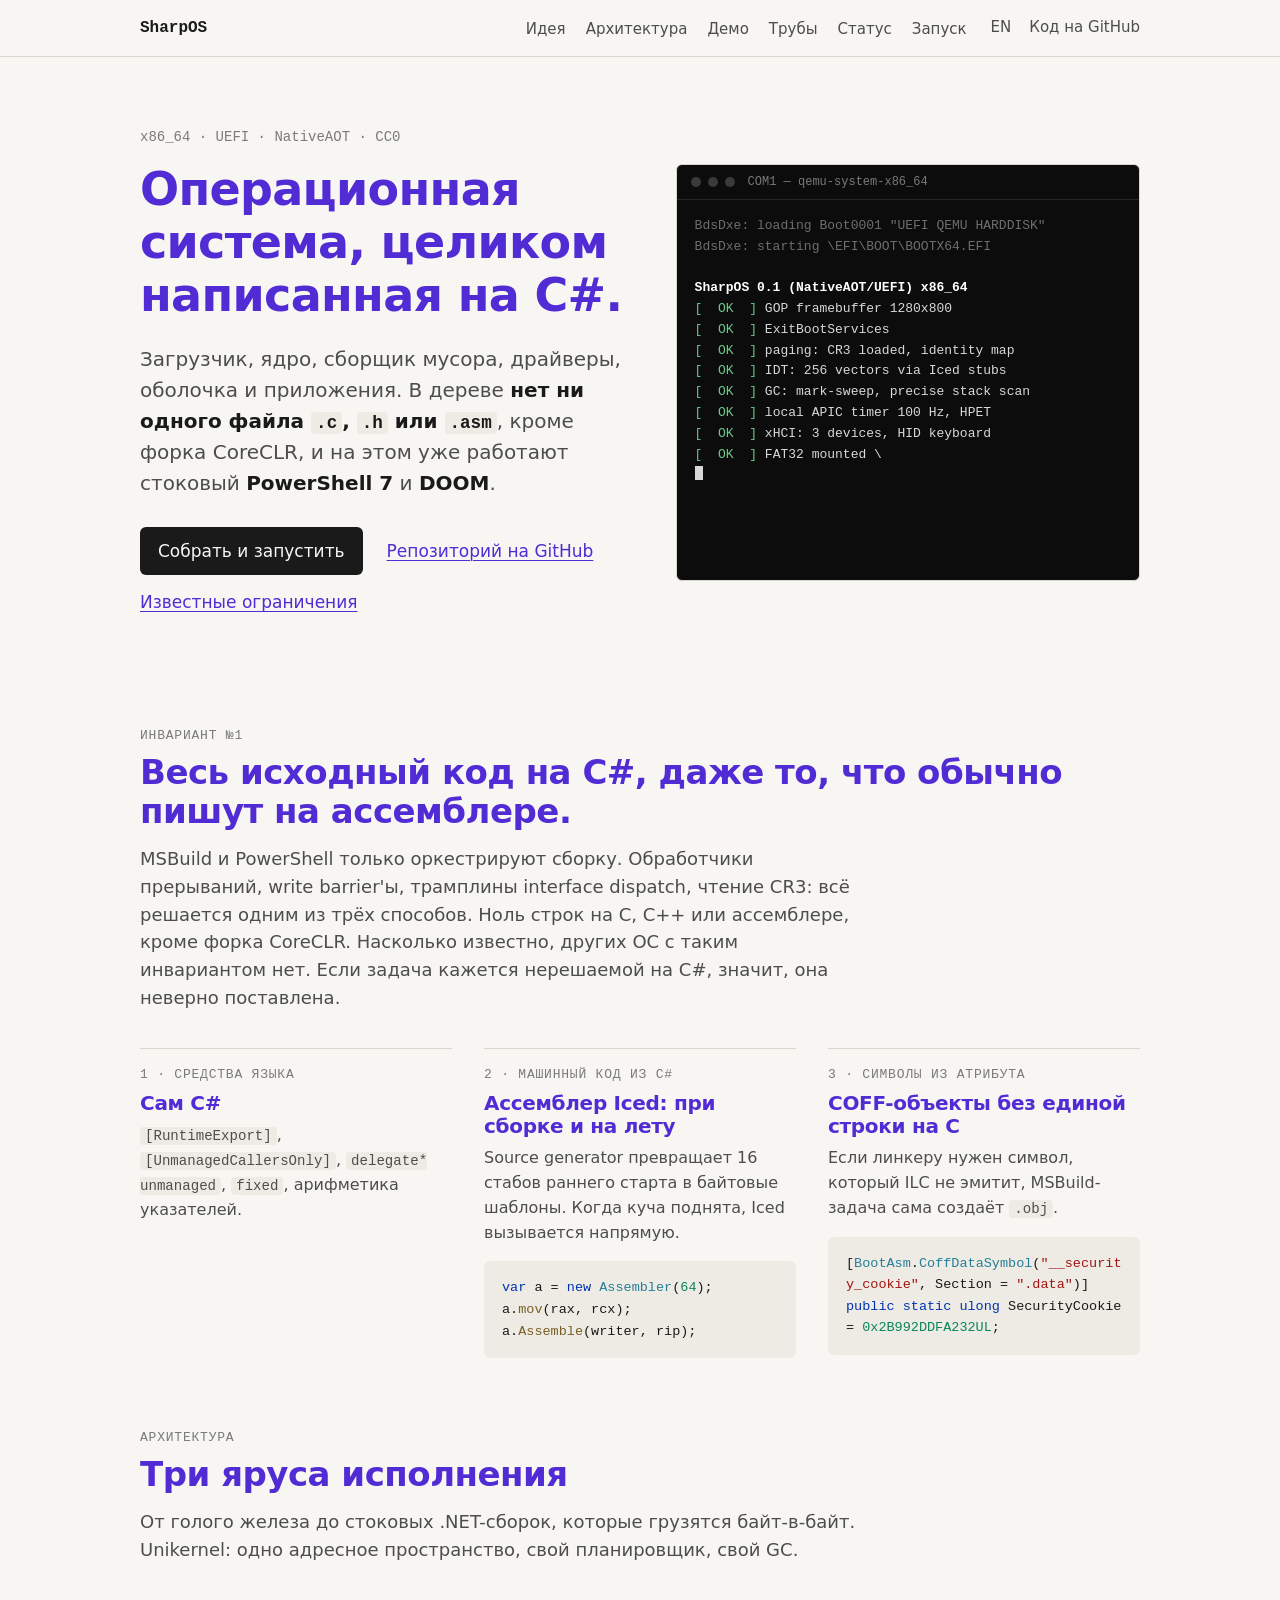
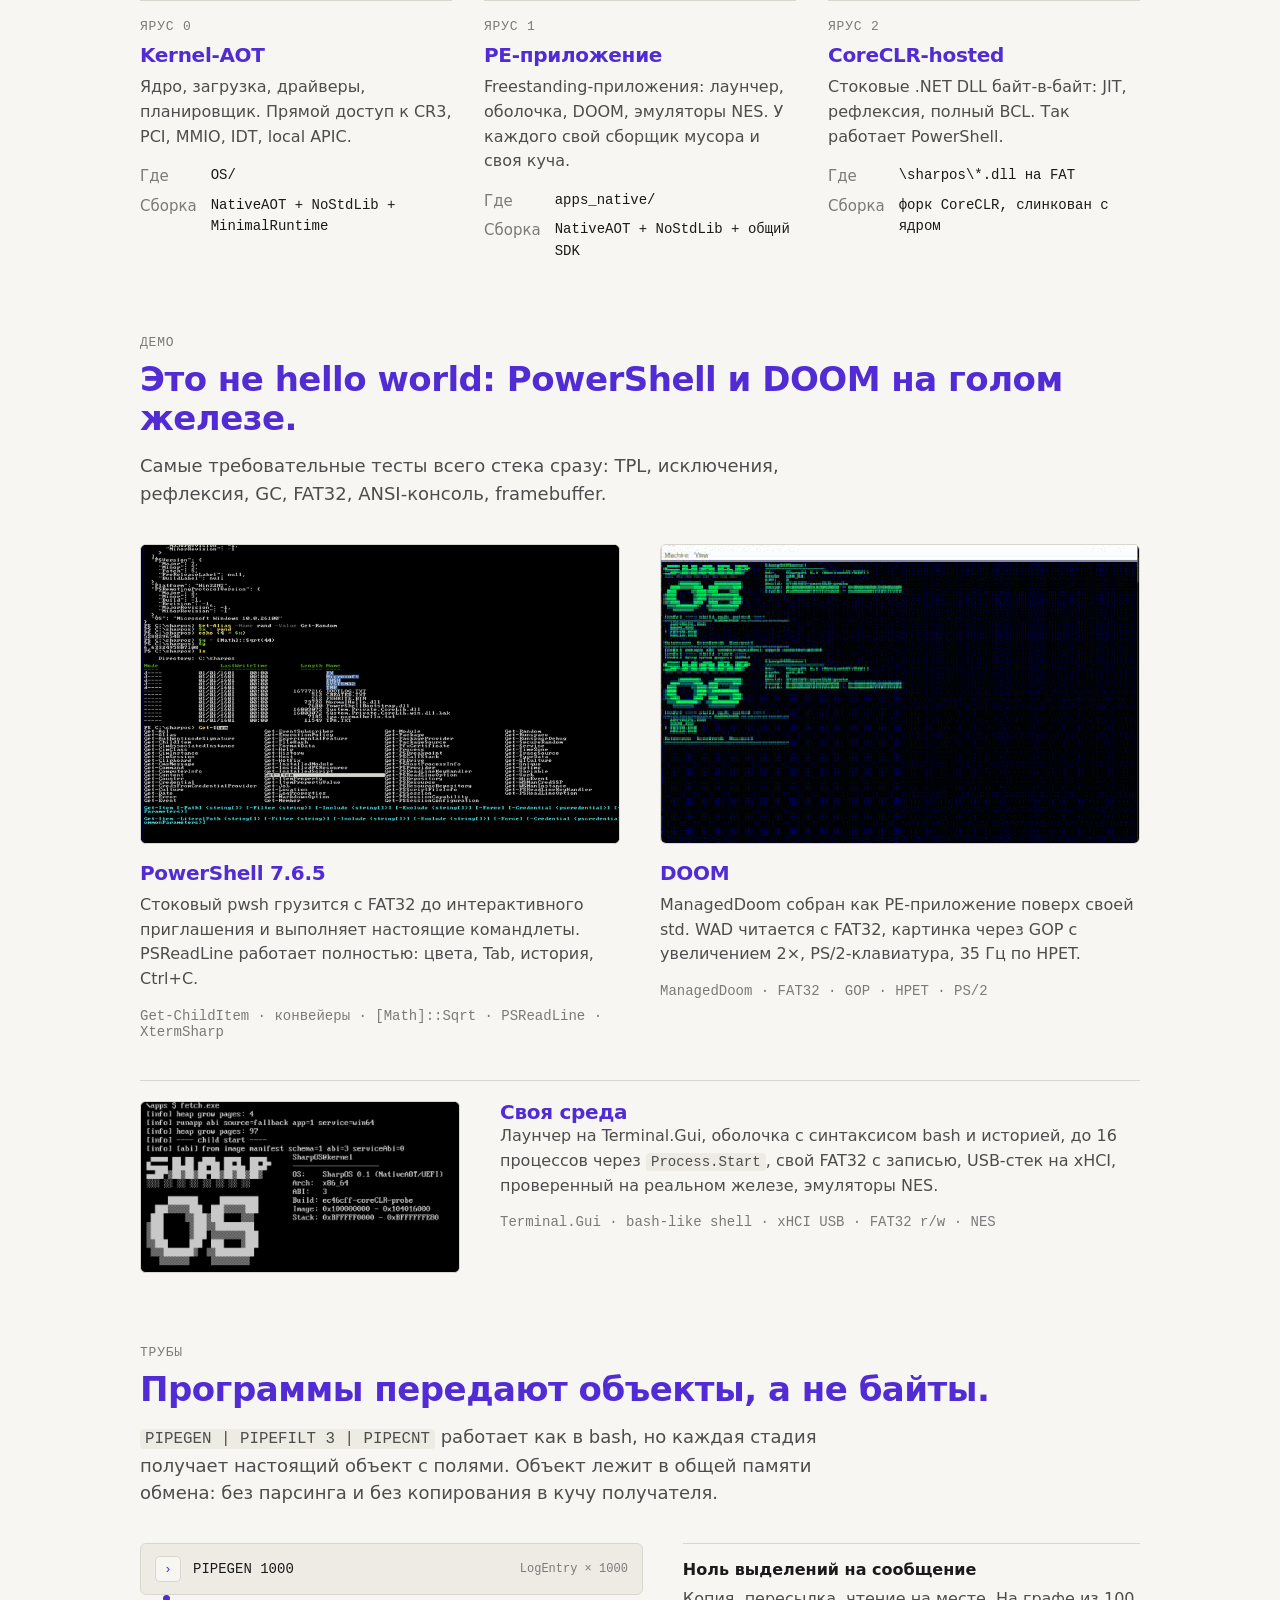
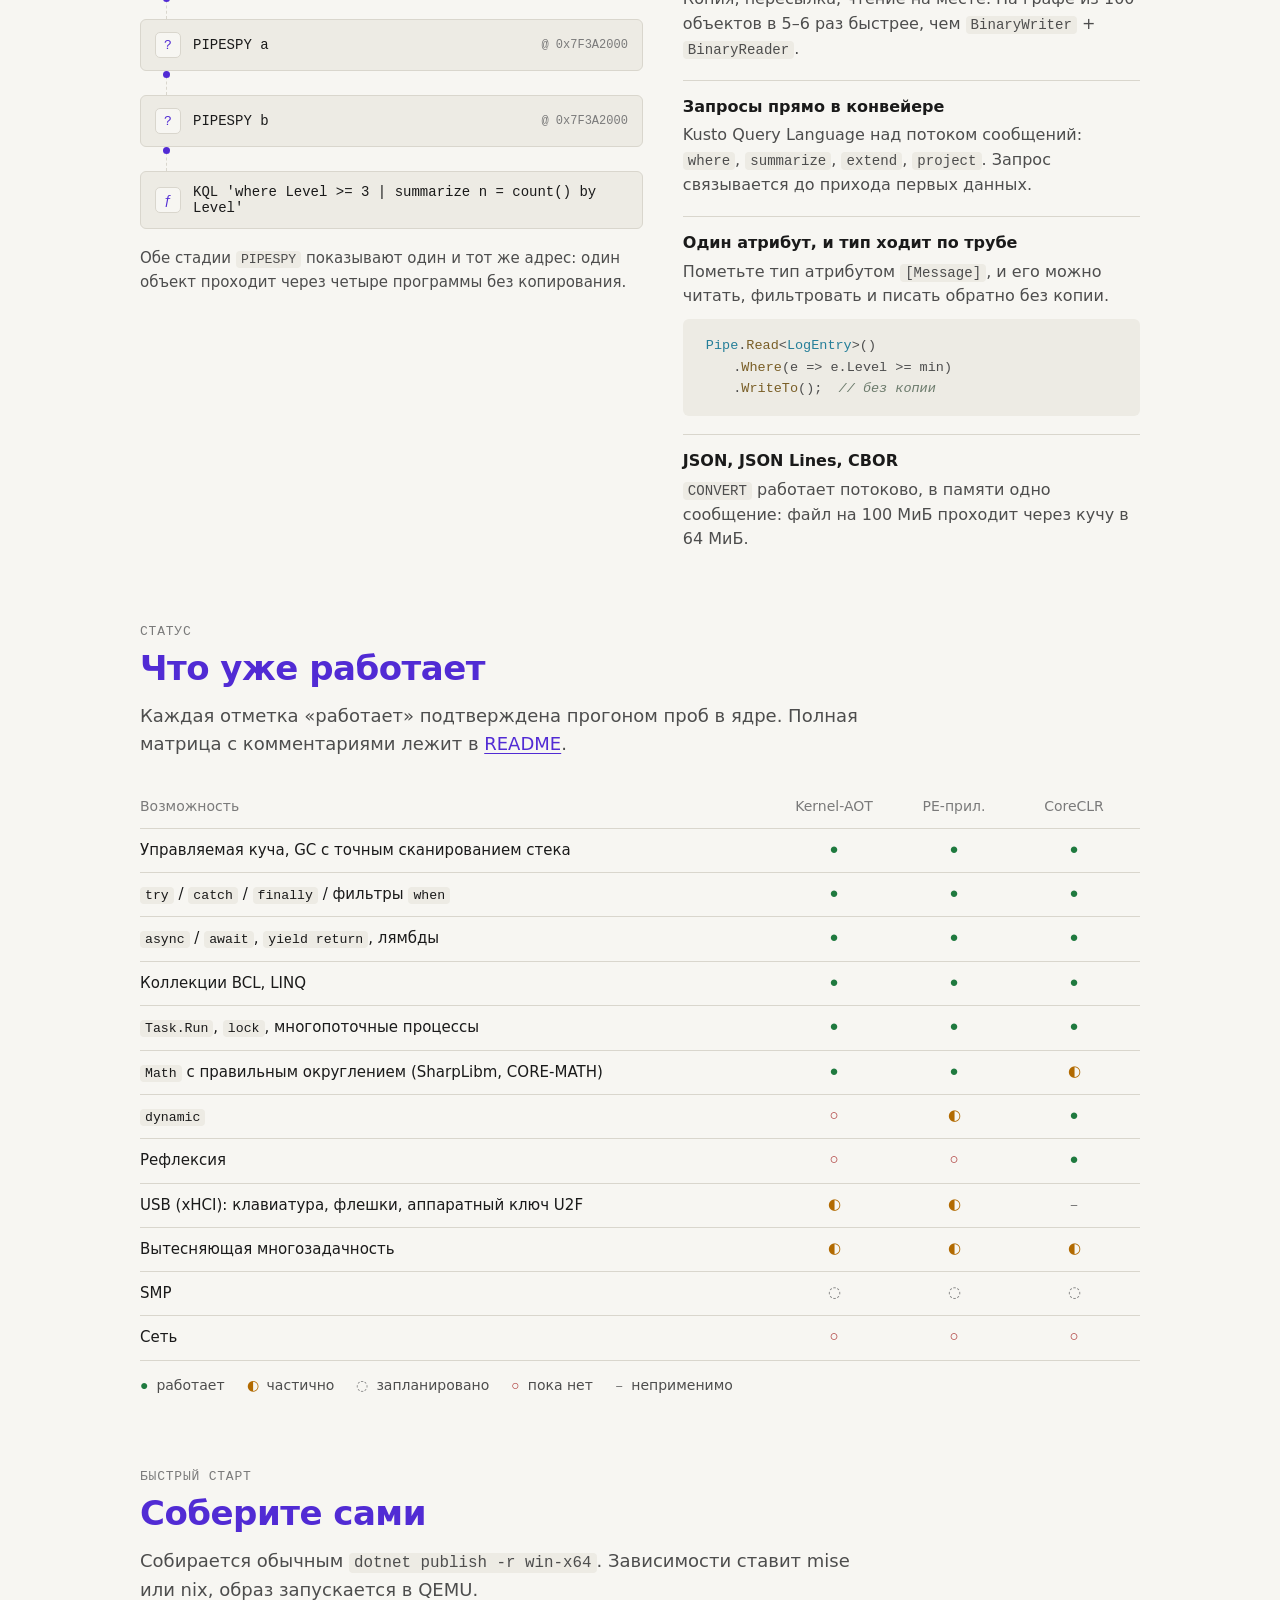
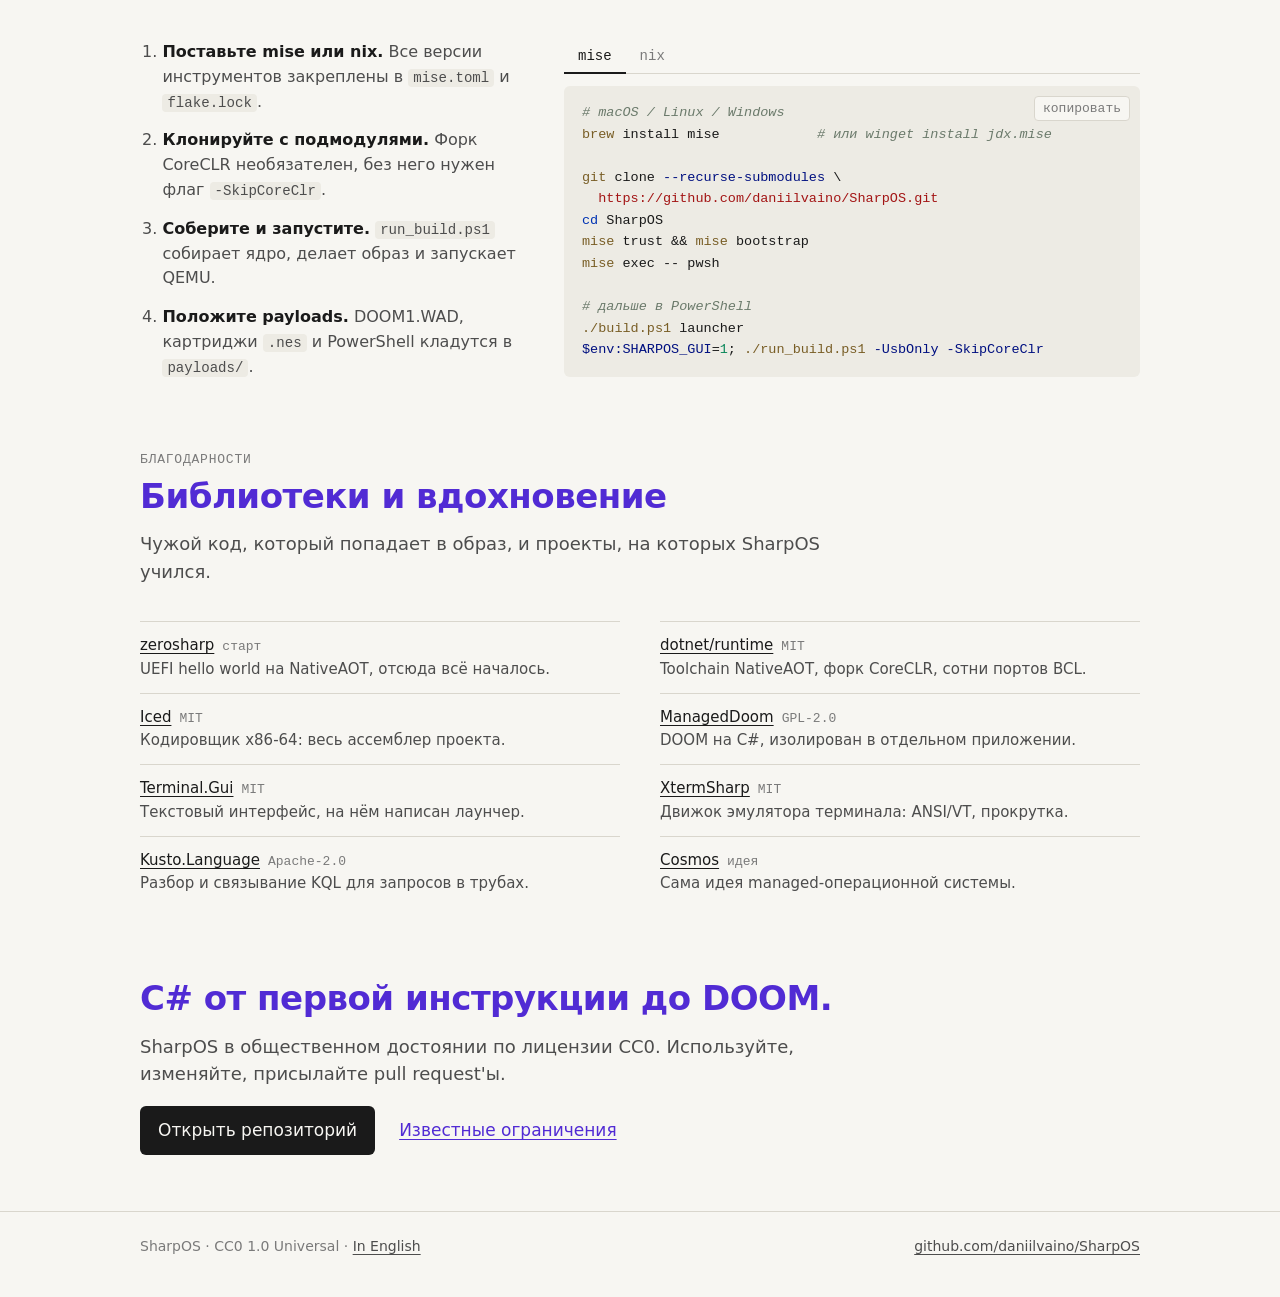
==== commit 7e117f19: "Purple headings, VS-style syntax colors, real pipegen output in boot log Headings use the C# logo pu" ====
--- a/ru/index.html
+++ b/ru/index.html
@@ -79,16 +79,16 @@
         <div class="label">2 · Машинный код из C#</div>
         <h3>Ассемблер Iced: при сборке и на лету</h3>
         <p>Source generator превращает 16 стабов раннего старта в байтовые шаблоны. Когда куча поднята, Iced вызывается напрямую.</p>
-<pre><code>var a = new Assembler(64);
-a.mov(rax, rcx);
-a.Assemble(writer, rip);</code></pre>
+<pre><code><span class="k">var</span> a = <span class="k">new</span> <span class="t">Assembler</span>(<span class="n">64</span>);
+a.<span class="f">mov</span>(rax, rcx);
+a.<span class="f">Assemble</span>(writer, rip);</code></pre>
       </div>
       <div>
         <div class="label">3 · Символы из атрибута</div>
         <h3>COFF-объекты без единой строки на C</h3>
         <p>Если линкеру нужен символ, который ILC не эмитит, MSBuild-задача сама создаёт <code>.obj</code>.</p>
-<pre><code>[BootAsm.CoffDataSymbol("__security_cookie", Section = ".data")]
-public static ulong SecurityCookie = 0x2B992DDFA232UL;</code></pre>
+<pre><code>[<span class="t">BootAsm</span>.<span class="t">CoffDataSymbol</span>(<span class="str">"__security_cookie"</span>, Section = <span class="str">".data"</span>)]
+<span class="k">public static ulong</span> SecurityCookie = <span class="n">0x2B992DDFA232UL</span>;</code></pre>
       </div>
     </div>
   </div>
@@ -172,9 +172,9 @@
         <li><b>Ноль выделений на сообщение</b>Копия, пересылка, чтение на месте. На графе из 100 объектов в 5–6 раз быстрее, чем <code>BinaryWriter</code> + <code>BinaryReader</code>.</li>
         <li><b>Запросы прямо в конвейере</b>Kusto Query Language над потоком сообщений: <code>where</code>, <code>summarize</code>, <code>extend</code>, <code>project</code>. Запрос связывается до прихода первых данных.</li>
         <li><b>Один атрибут, и тип ходит по трубе</b>Пометьте тип атрибутом <code>[Message]</code>, и его можно читать, фильтровать и писать обратно без копии.
-<pre><code>Pipe.Read&lt;LogEntry&gt;()
-    .Where(e =&gt; e.Level &gt;= min)
-    .WriteTo();  // без копии</code></pre></li>
+<pre><code><span class="t">Pipe</span>.<span class="f">Read</span>&lt;<span class="t">LogEntry</span>&gt;()
+    .<span class="f">Where</span>(e =&gt; e.Level &gt;= min)
+    .<span class="f">WriteTo</span>();  <span class="cm">// без копии</span></code></pre></li>
         <li><b>JSON, JSON Lines, CBOR</b><code>CONVERT</code> работает потоково, в памяти одно сообщение: файл на 100 МиБ проходит через кучу в 64 МиБ.</li>
       </ul>
     </div>
@@ -235,29 +235,29 @@
         <div class="panel on" id="p-mise">
           <button class="copy" data-done="скопировано" data-fail="не вышло">копировать</button>
 <pre><code><span class="cm"># macOS / Linux / Windows</span>
-brew install mise            <span class="cm"># или winget install jdx.mise</span>
-
-git clone --recurse-submodules \
-  https://github.com/daniilvaino/SharpOS.git
-cd SharpOS
-mise trust &amp;&amp; mise bootstrap
-mise exec -- pwsh
+<span class="f">brew</span> install mise            <span class="cm"># или winget install jdx.mise</span>
+
+<span class="f">git</span> clone <span class="v">--recurse-submodules</span> \
+  <span class="str">https://github.com/daniilvaino/SharpOS.git</span>
+<span class="k">cd</span> SharpOS
+<span class="f">mise</span> trust &amp;&amp; <span class="f">mise</span> bootstrap
+<span class="f">mise</span> exec -- pwsh
 
 <span class="cm"># дальше в PowerShell</span>
-./build.ps1 launcher
-$env:SHARPOS_GUI=1; ./run_build.ps1 -UsbOnly -SkipCoreClr</code></pre>
+<span class="f">./build.ps1</span> launcher
+<span class="v">$env:SHARPOS_GUI</span>=<span class="n">1</span>; <span class="f">./run_build.ps1</span> <span class="v">-UsbOnly -SkipCoreClr</span></code></pre>
         </div>
         <div class="panel" id="p-nix">
           <button class="copy" data-done="скопировано" data-fail="не вышло">копировать</button>
 <pre><code><span class="cm"># NixOS или любой Linux с включёнными флейками</span>
-git clone --recurse-submodules \
-  https://github.com/daniilvaino/SharpOS.git
-cd SharpOS
-nix develop --command pwsh
+<span class="f">git</span> clone <span class="v">--recurse-submodules</span> \
+  <span class="str">https://github.com/daniilvaino/SharpOS.git</span>
+<span class="k">cd</span> SharpOS
+<span class="f">nix</span> develop <span class="v">--command</span> pwsh
 
 <span class="cm"># дальше в PowerShell</span>
-./build.ps1 launcher
-$env:SHARPOS_GUI=1; ./run_build.ps1 -UsbOnly -SkipCoreClr</code></pre>
+<span class="f">./build.ps1</span> launcher
+<span class="v">$env:SHARPOS_GUI</span>=<span class="n">1</span>; <span class="f">./run_build.ps1</span> <span class="v">-UsbOnly -SkipCoreClr</span></code></pre>
         </div>
       </div>
     </div>
--- a/assets/site.css
+++ b/assets/site.css
@@ -5,7 +5,9 @@
   --fg-2: #4d4d4d;
   --fg-3: #7a7a7a;
   --line: #d9d6cd;
-  --accent: #4b2bc0;
+  --accent: #512bd4;
+  --head: #512bd4;
+  --sx-k: #0033b3; --sx-t: #267f99; --sx-s: #a31515; --sx-n: #098658; --sx-c: #6b7a6b; --sx-f: #795e26; --sx-v: #001080;
   --ok: #1f7a3f;
   --part: #b26a00;
   --no: #a33;
@@ -22,7 +24,9 @@
     --fg-2: #b4b4b4;
     --fg-3: #808080;
     --line: #2e2e2e;
-    --accent: #b3a1ff;
+    --accent: #b39ddb;
+    --head: #a179dc;
+    --sx-k: #569cd6; --sx-t: #4ec9b0; --sx-s: #ce9178; --sx-n: #b5cea8; --sx-c: #6a9955; --sx-f: #dcdcaa; --sx-v: #9cdcfe;
     --ok: #6cc98a;
     --part: #e0a74a;
     --no: #e07a7a;
@@ -45,7 +49,7 @@
 p code, li code, td code, dd code { background: var(--bg-code); padding: 1px 5px; border-radius: 4px; }
 pre { margin: 0; background: var(--bg-code); padding: 16px 18px; border-radius: 6px; overflow-x: auto; line-height: 1.6; font-size: 13.5px; }
 pre code { font-size: inherit; }
-h1, h2, h3 { margin: 0; line-height: 1.15; letter-spacing: -0.015em; font-weight: 600; }
+h1, h2, h3 { margin: 0; line-height: 1.15; letter-spacing: -0.015em; font-weight: 600; color: var(--head); }
 h1 { font-size: clamp(32px, 4.2vw, 46px); }
 h2 { font-size: clamp(26px, 3.2vw, 34px); margin-bottom: 14px; }
 h3 { font-size: 20px; margin-bottom: 8px; }
@@ -77,7 +81,7 @@
 .term-bar i { width: 10px; height: 10px; border-radius: 50%; background: #3a3a3a; }
 .term-bar span { margin-left: 6px; }
 .term pre { margin: 0; padding: 16px 18px; background: none; border-radius: 0; font-size: 13px; line-height: 1.6; height: 380px; overflow: hidden; white-space: pre-wrap; word-break: break-word; }
-.c-ok { color: #6cc98a; } .c-dim { color: #6e6e6e; } .c-p { color: #b3a1ff; } .c-w { color: #e0a74a; } .c-b { color: #fff; font-weight: 600; }
+.c-ok { color: #6cc98a; } .c-n { color: #e07a7a; } .c-dim { color: #6e6e6e; } .c-p { color: #b3a1ff; } .c-w { color: #e0a74a; } .c-b { color: #fff; font-weight: 600; }
 .cur { display: inline-block; width: 8px; height: 14px; background: #d8d8d8; vertical-align: -2px; animation: blink 1s steps(1) infinite; }
 @keyframes blink { 50% { opacity: 0; } }
 figure { margin: 0; }
@@ -160,7 +164,9 @@
 .copy:hover { color: var(--fg); }
 .copy:focus-visible { outline: 2px solid var(--accent); }
 .panel pre { padding-right: 90px; }
-.cm { color: var(--fg-3); }
+/* syntax */
+.k { color: var(--sx-k); } .t { color: var(--sx-t); } .str { color: var(--sx-s); } .n { color: var(--sx-n); }
+.cm { color: var(--sx-c); font-style: italic; } .f { color: var(--sx-f); } .v { color: var(--sx-v); }
 
 /* credits */
 .credits { margin: 36px 0 0; padding: 0; list-style: none; display: grid; grid-template-columns: 1fr 1fr; gap: 0 40px; }
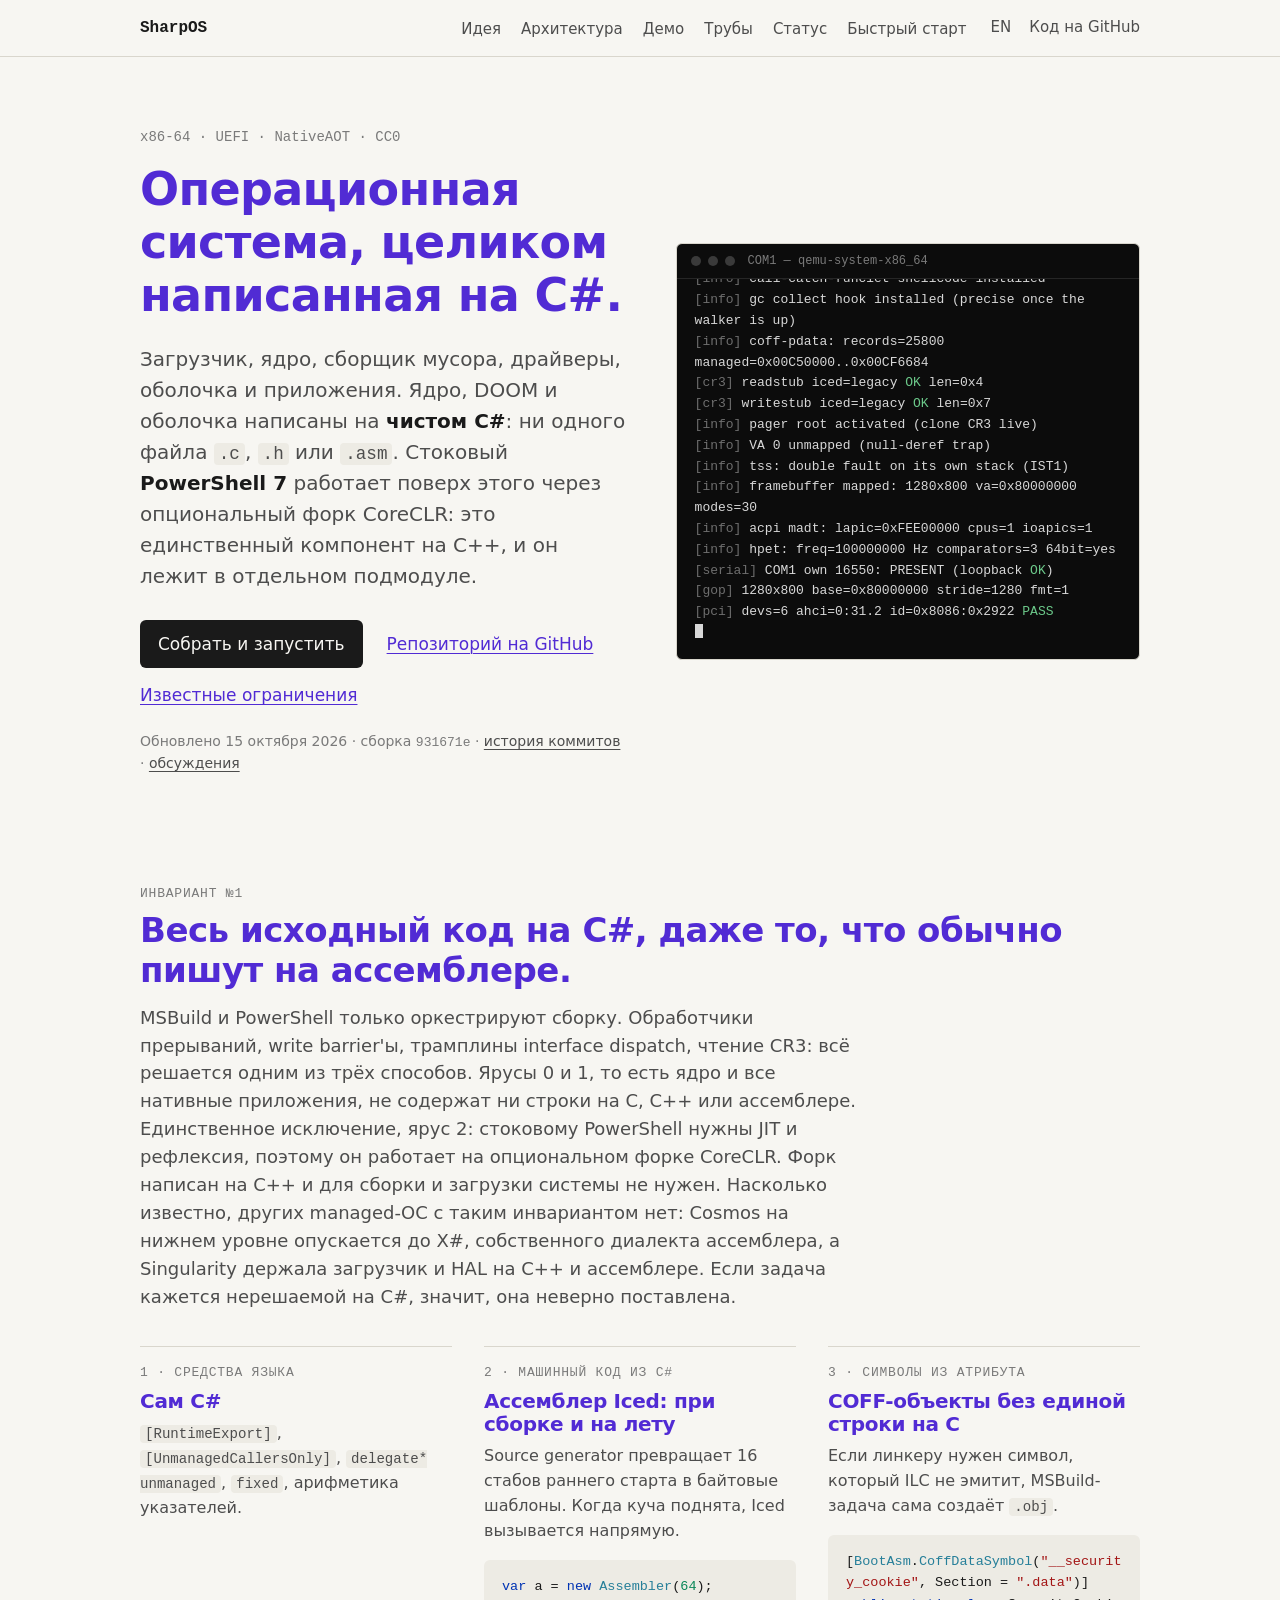
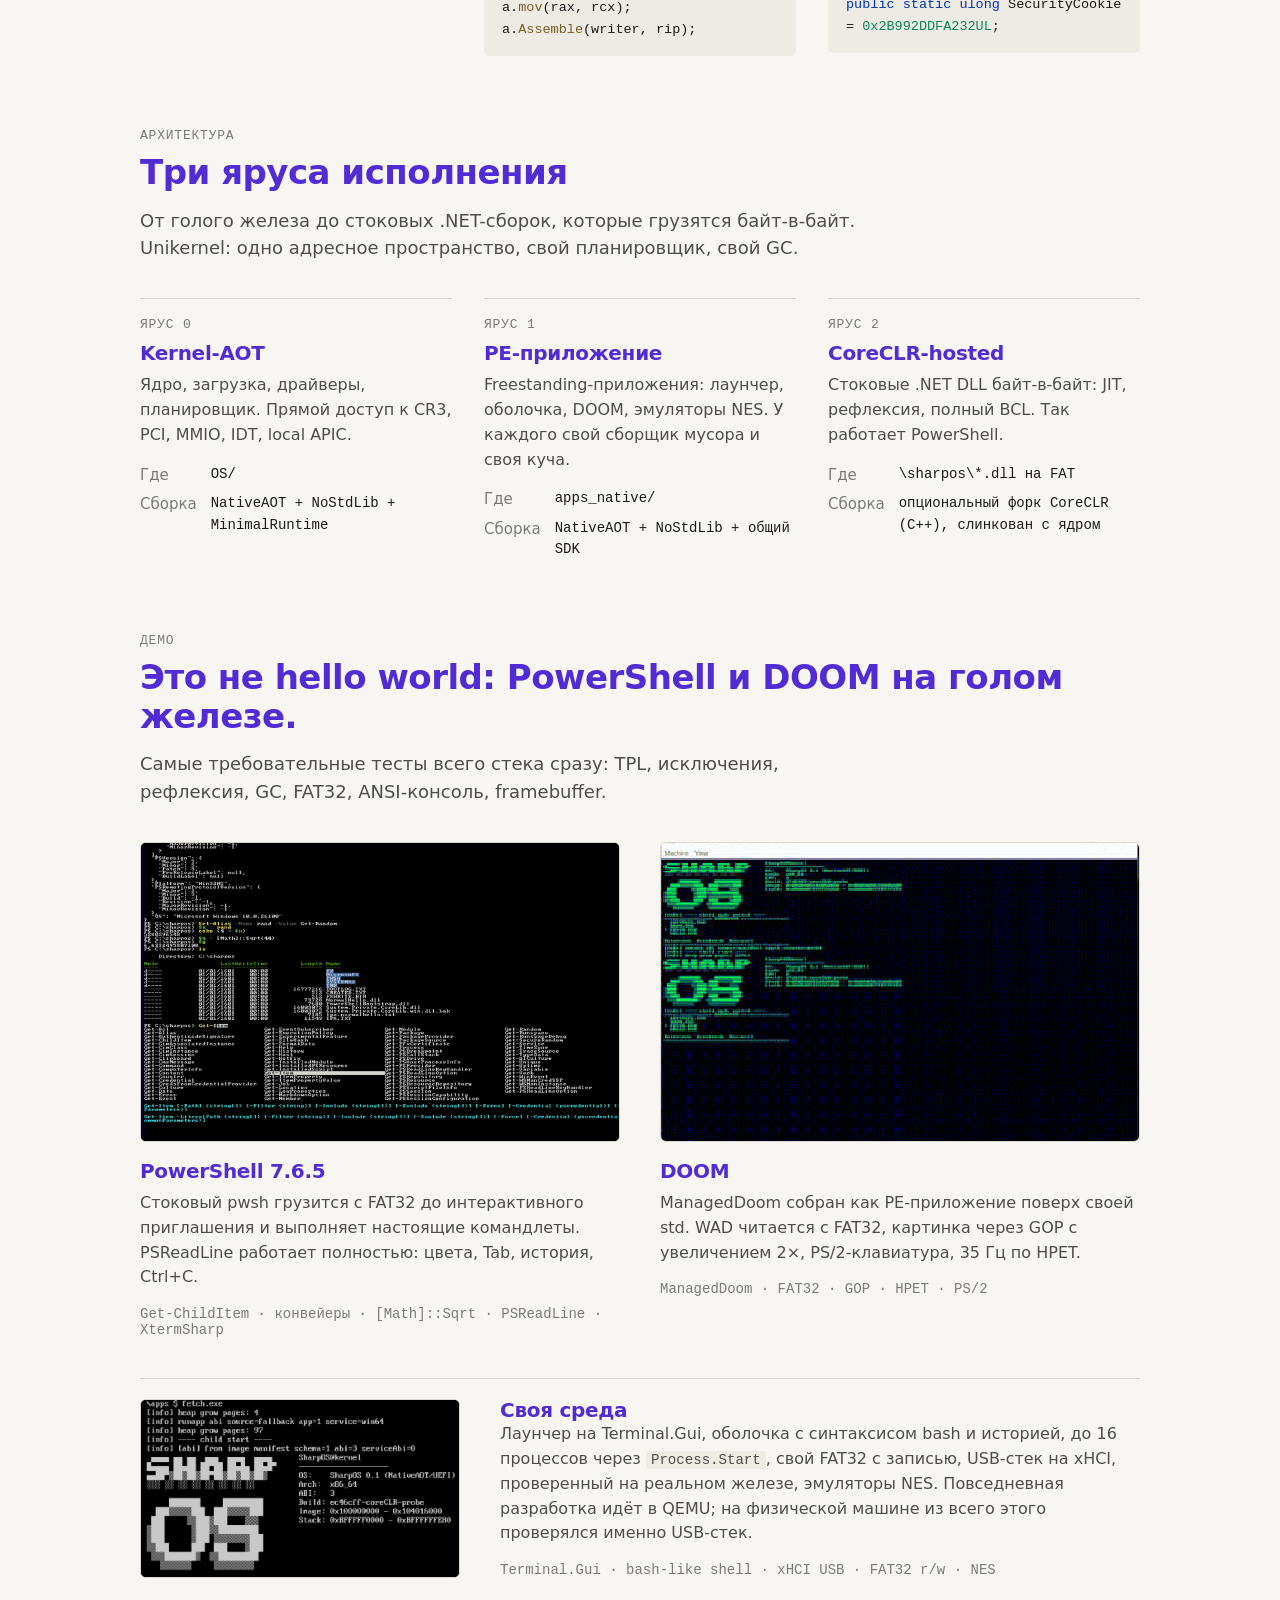
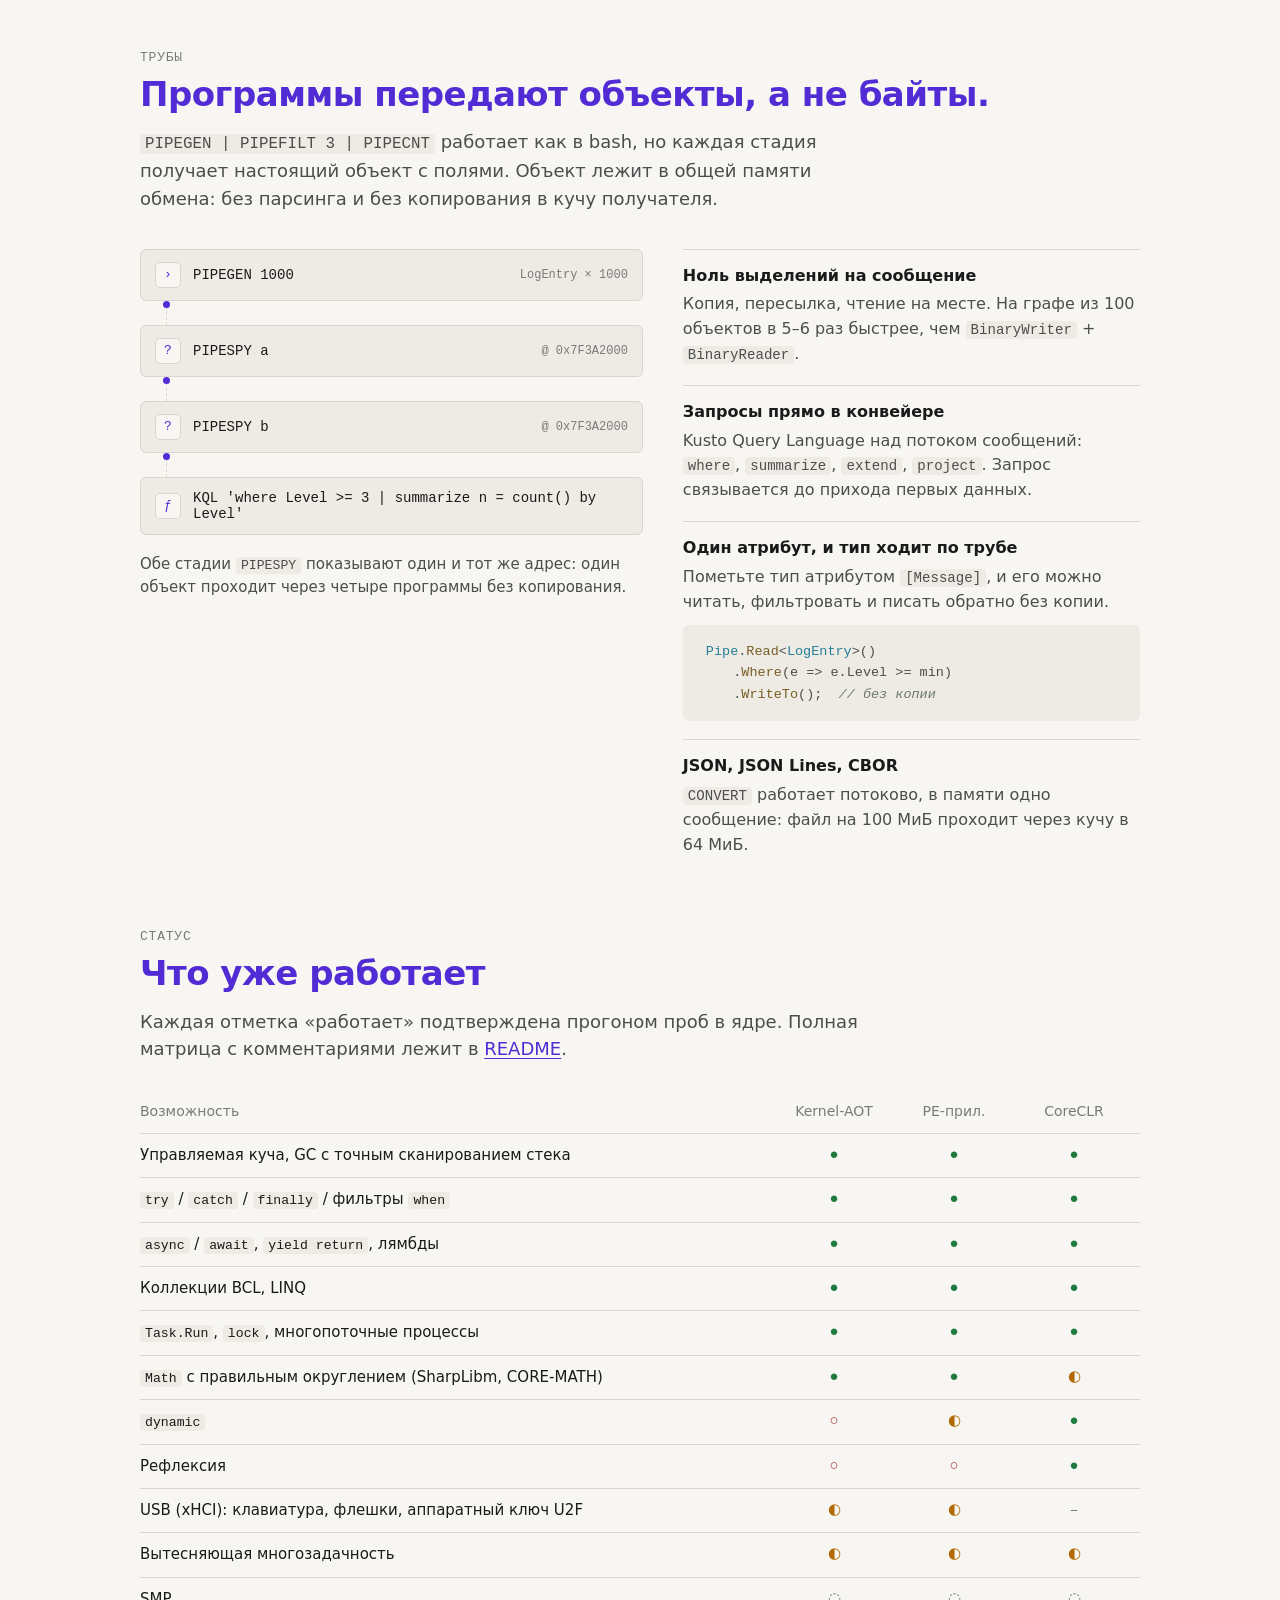
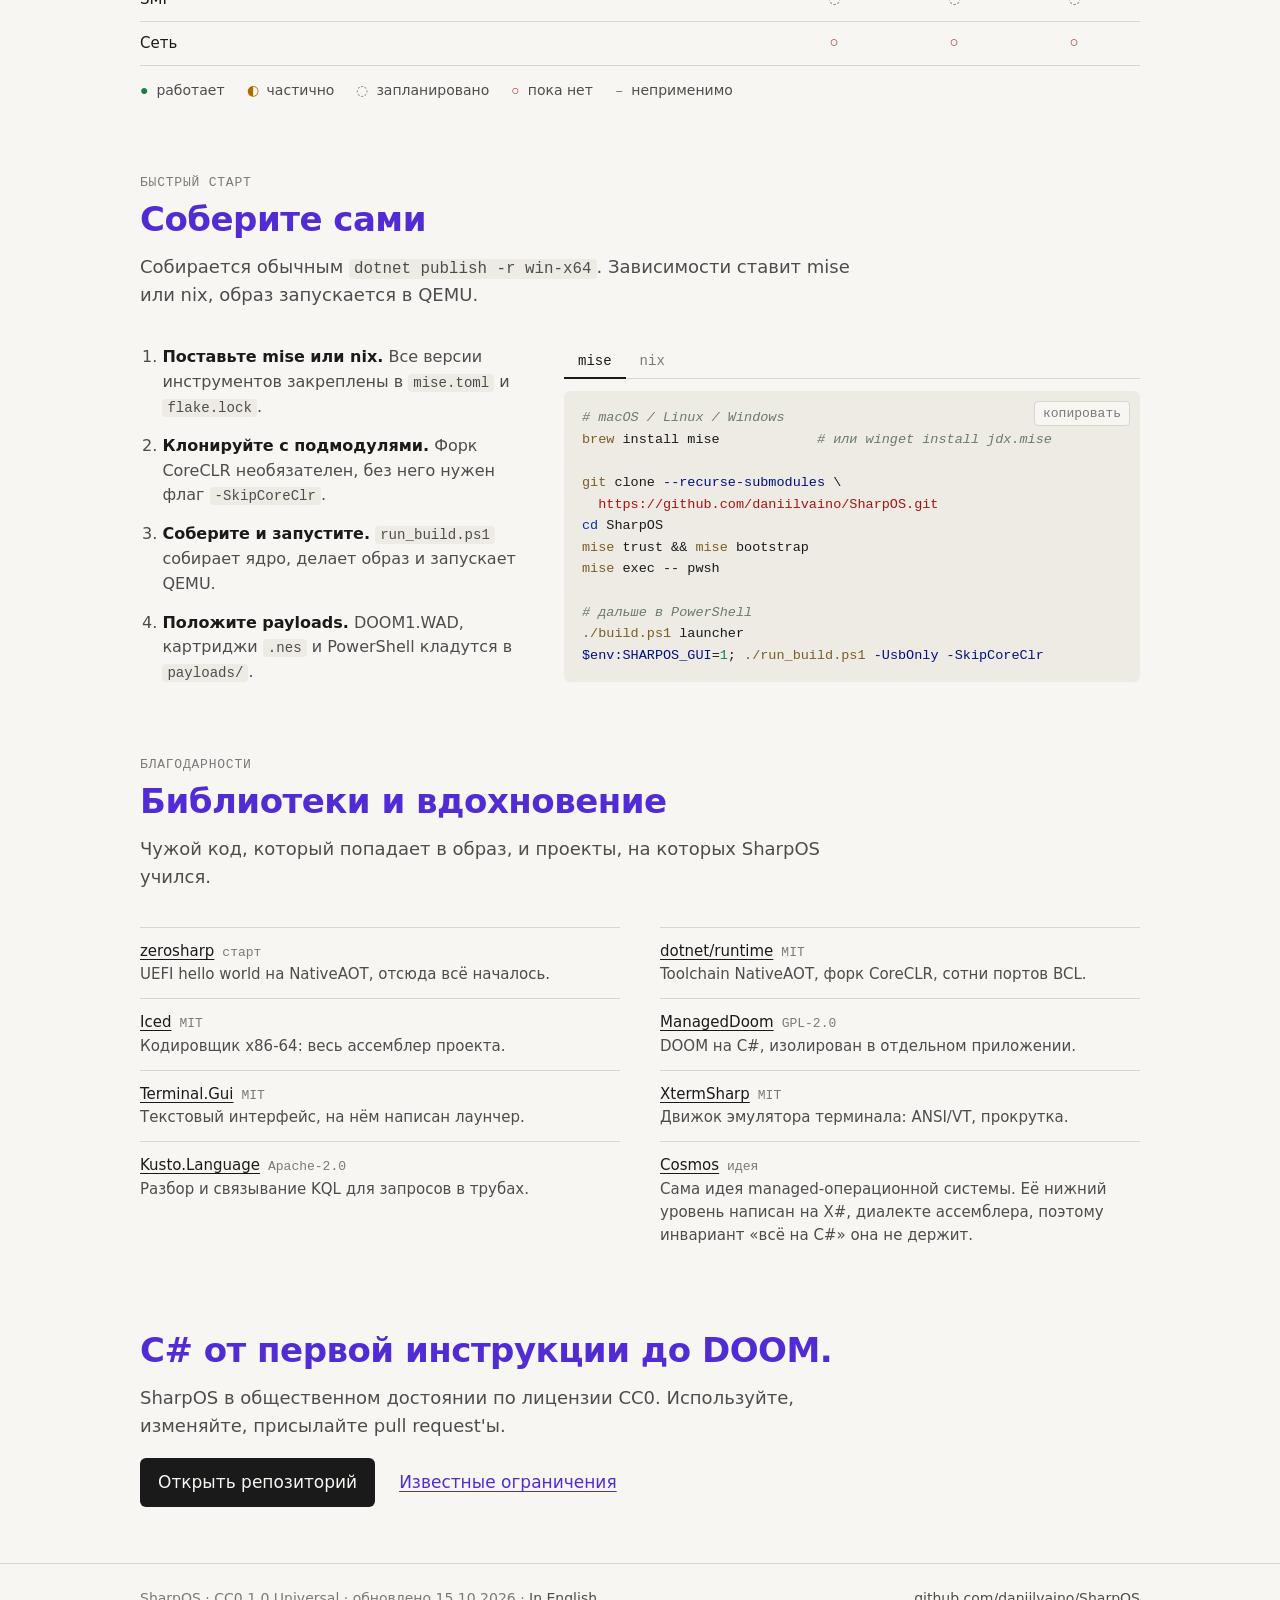
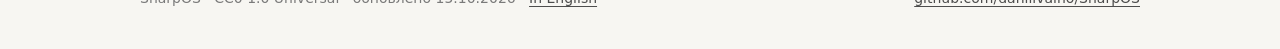
==== commit b8e2e3ce: "Address review: CoreCLR caveat per tier, Cosmos/Singularity note, signs of life - Hero and invariant" ====
--- a/ru/index.html
+++ b/ru/index.html
@@ -32,7 +32,7 @@
       <li><a href="#runs">Демо</a></li>
       <li><a href="#pipes">Трубы</a></li>
       <li><a href="#status">Статус</a></li>
-      <li><a href="#start">Запуск</a></li>
+      <li><a href="#start">Быстрый старт</a></li>
     </ul>
     <div class="side">
       <a href="../" hreflang="en" lang="en" title="English version">EN</a>
@@ -45,14 +45,15 @@
   <div class="wrap">
     <div class="hero-grid">
       <div>
-        <div class="eyebrow">x86_64 · UEFI · NativeAOT · CC0</div>
+        <div class="eyebrow">x86-64 · UEFI · NativeAOT · CC0</div>
         <h1>Операционная система, целиком написанная на C#.</h1>
-        <p class="lead">Загрузчик, ядро, сборщик мусора, драйверы, оболочка и приложения. В дереве <strong>нет ни одного файла <code>.c</code>, <code>.h</code> или <code>.asm</code></strong>, кроме форка CoreCLR, и на этом уже работают стоковый <strong>PowerShell 7</strong> и <strong>DOOM</strong>.</p>
+        <p class="lead">Загрузчик, ядро, сборщик мусора, драйверы, оболочка и приложения. Ядро, DOOM и оболочка написаны на <strong>чистом C#</strong>: ни одного файла <code>.c</code>, <code>.h</code> или <code>.asm</code>. Стоковый <strong>PowerShell 7</strong> работает поверх этого через опциональный форк CoreCLR: это единственный компонент на C++, и он лежит в отдельном подмодуле.</p>
         <div class="actions">
           <a class="btn" href="#start">Собрать и запустить</a>
           <a href="https://github.com/daniilvaino/SharpOS">Репозиторий на GitHub</a>
           <a href="https://github.com/daniilvaino/SharpOS/blob/main/limits.md">Известные ограничения</a>
         </div>
+        <div class="meta">Обновлено 15 октября 2026 · сборка <code>931671e</code> · <a href="https://github.com/daniilvaino/SharpOS/commits/main">история коммитов</a> · <a href="https://github.com/daniilvaino/SharpOS/discussions">обсуждения</a></div>
       </div>
       <div class="term" aria-label="Лог загрузки SharpOS">
         <div class="term-bar"><i></i><i></i><i></i><span>COM1 — qemu-system-x86_64</span></div>
@@ -68,7 +69,7 @@
   <div class="wrap rv">
     <div class="label">Инвариант №1</div>
     <h2>Весь исходный код на C#, даже то, что обычно пишут на ассемблере.</h2>
-    <p>MSBuild и PowerShell только оркестрируют сборку. Обработчики прерываний, write barrier'ы, трамплины interface dispatch, чтение CR3: всё решается одним из трёх способов. Ноль строк на C, C++ или ассемблере, кроме форка CoreCLR. Насколько известно, других ОС с таким инвариантом нет. Если задача кажется нерешаемой на C#, значит, она неверно поставлена.</p>
+    <p>MSBuild и PowerShell только оркестрируют сборку. Обработчики прерываний, write barrier'ы, трамплины interface dispatch, чтение CR3: всё решается одним из трёх способов. Ярусы 0 и 1, то есть ядро и все нативные приложения, не содержат ни строки на C, C++ или ассемблере. Единственное исключение, ярус 2: стоковому PowerShell нужны JIT и рефлексия, поэтому он работает на опциональном форке CoreCLR. Форк написан на C++ и для сборки и загрузки системы не нужен. Насколько известно, других managed-ОС с таким инвариантом нет: Cosmos на нижнем уровне опускается до X#, собственного диалекта ассемблера, а Singularity держала загрузчик и HAL на C++ и ассемблере. Если задача кажется нерешаемой на C#, значит, она неверно поставлена.</p>
     <div class="cols">
       <div>
         <div class="label">1 · Средства языка</div>
@@ -116,7 +117,7 @@
         <div class="label">Ярус 2</div>
         <h3>CoreCLR-hosted</h3>
         <p>Стоковые .NET DLL байт-в-байт: JIT, рефлексия, полный BCL. Так работает PowerShell.</p>
-        <dl class="kv"><dt>Где</dt><dd>\sharpos\*.dll на FAT</dd><dt>Сборка</dt><dd>форк CoreCLR, слинкован с ядром</dd></dl>
+        <dl class="kv"><dt>Где</dt><dd>\sharpos\*.dll на FAT</dd><dt>Сборка</dt><dd>опциональный форк CoreCLR (C++), слинкован с ядром</dd></dl>
       </div>
     </div>
   </div>
@@ -144,7 +145,7 @@
         <div class="frame"><img src="../media/screenshot.png" alt="Лаунчер SharpOS и вывод fetch.exe" loading="lazy" width="1600" height="855"></div>
         <div>
           <h3>Своя среда</h3>
-          <p>Лаунчер на Terminal.Gui, оболочка с синтаксисом bash и историей, до 16 процессов через <code>Process.Start</code>, свой FAT32 с записью, USB-стек на xHCI, проверенный на реальном железе, эмуляторы NES.</p>
+          <p>Лаунчер на Terminal.Gui, оболочка с синтаксисом bash и историей, до 16 процессов через <code>Process.Start</code>, свой FAT32 с записью, USB-стек на xHCI, проверенный на реальном железе, эмуляторы NES. Повседневная разработка идёт в QEMU; на физической машине из всего этого проверялся именно USB-стек.</p>
           <div class="tags">Terminal.Gui · bash-like shell · xHCI USB · FAT32 r/w · NES</div>
         </div>
       </figure>
@@ -277,7 +278,7 @@
       <li><a href="https://github.com/gui-cs/Terminal.Gui">Terminal.Gui</a><small>MIT</small><br>Текстовый интерфейс, на нём написан лаунчер.</li>
       <li><a href="https://github.com/migueldeicaza/XtermSharp">XtermSharp</a><small>MIT</small><br>Движок эмулятора терминала: ANSI/VT, прокрутка.</li>
       <li><a href="https://github.com/microsoft/Kusto-Query-Language">Kusto.Language</a><small>Apache-2.0</small><br>Разбор и связывание KQL для запросов в трубах.</li>
-      <li><a href="https://github.com/CosmosOS/Cosmos">Cosmos</a><small>идея</small><br>Сама идея managed-операционной системы.</li>
+      <li><a href="https://github.com/CosmosOS/Cosmos">Cosmos</a><small>идея</small><br>Сама идея managed-операционной системы. Её нижний уровень написан на X#, диалекте ассемблера, поэтому инвариант «всё на C#» она не держит.</li>
     </ul>
   </div>
 </section>
@@ -297,7 +298,7 @@
 
 <footer>
   <div class="wrap">
-    <span>SharpOS · CC0 1.0 Universal · <a href="../" hreflang="en" lang="en">In English</a></span>
+    <span>SharpOS · CC0 1.0 Universal · обновлено 15.10.2026 · <a href="../" hreflang="en" lang="en">In English</a></span>
     <a href="https://github.com/daniilvaino/SharpOS">github.com/daniilvaino/SharpOS</a>
   </div>
 </footer>
--- a/assets/site.css
+++ b/assets/site.css
@@ -81,10 +81,13 @@
 .term-bar i { width: 10px; height: 10px; border-radius: 50%; background: #3a3a3a; }
 .term-bar span { margin-left: 6px; }
 .term pre { margin: 0; padding: 16px 18px; background: none; border-radius: 0; font-size: 13px; line-height: 1.6; height: 380px; overflow: hidden; white-space: pre-wrap; word-break: break-word; }
-.c-ok { color: #6cc98a; } .c-n { color: #e07a7a; } .c-dim { color: #6e6e6e; } .c-p { color: #b3a1ff; } .c-w { color: #e0a74a; } .c-b { color: #fff; font-weight: 600; }
+.c-ok { color: #6cc98a; } .c-cy { color: #5fd7e0; font-weight: 600; } .c-err { color: #e07a7a; } .c-dim { color: #6e6e6e; } .c-p { color: #b3a1ff; } .c-w { color: #e0a74a; } .c-b { color: #fff; font-weight: 600; }
 .cur { display: inline-block; width: 8px; height: 14px; background: #d8d8d8; vertical-align: -2px; animation: blink 1s steps(1) infinite; }
 @keyframes blink { 50% { opacity: 0; } }
 figure { margin: 0; }
+.meta { margin-top: 22px; font-size: 14px; color: var(--fg-3); }
+.meta a { color: var(--fg-2); }
+.meta code { font-size: 13px; }
 figcaption { font-size: 14px; color: var(--fg-3); margin-top: 10px; }
 .frame { border: 1px solid var(--line); border-radius: 6px; overflow: hidden; background: #000; }
 
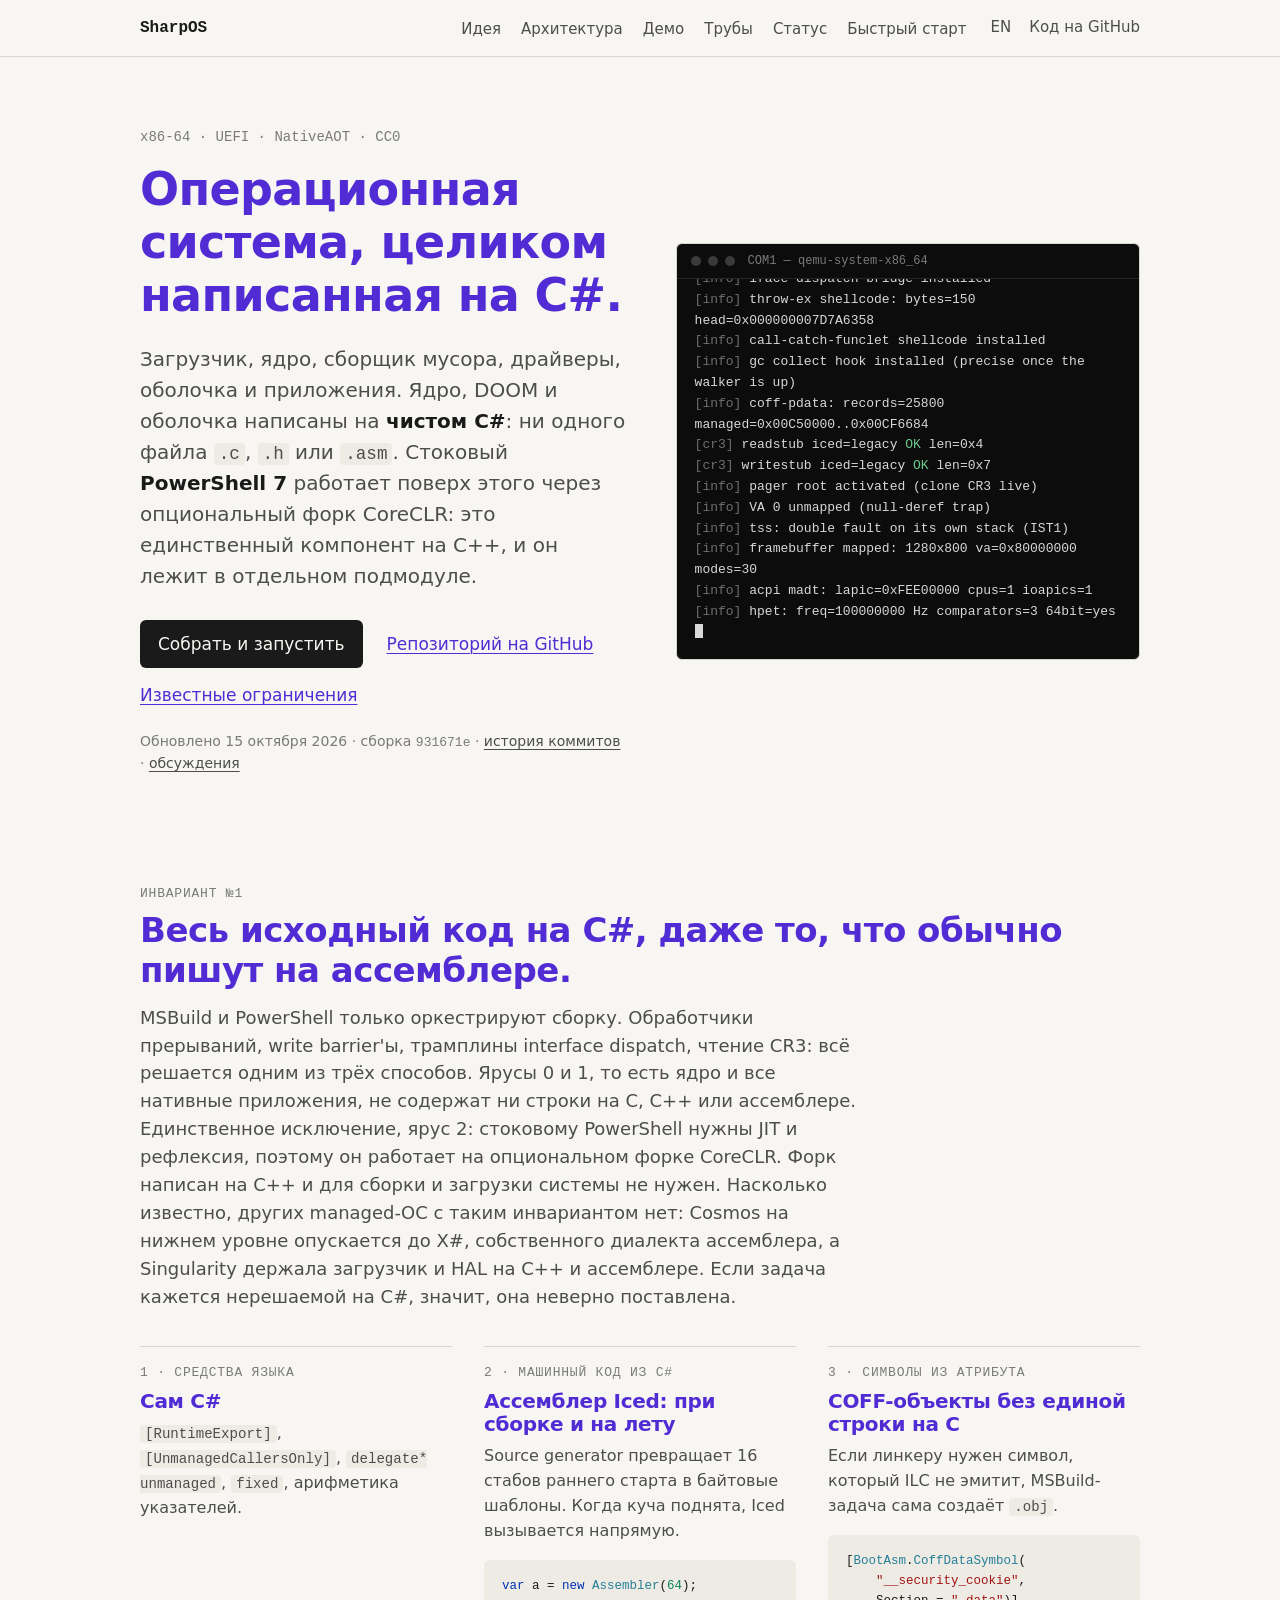
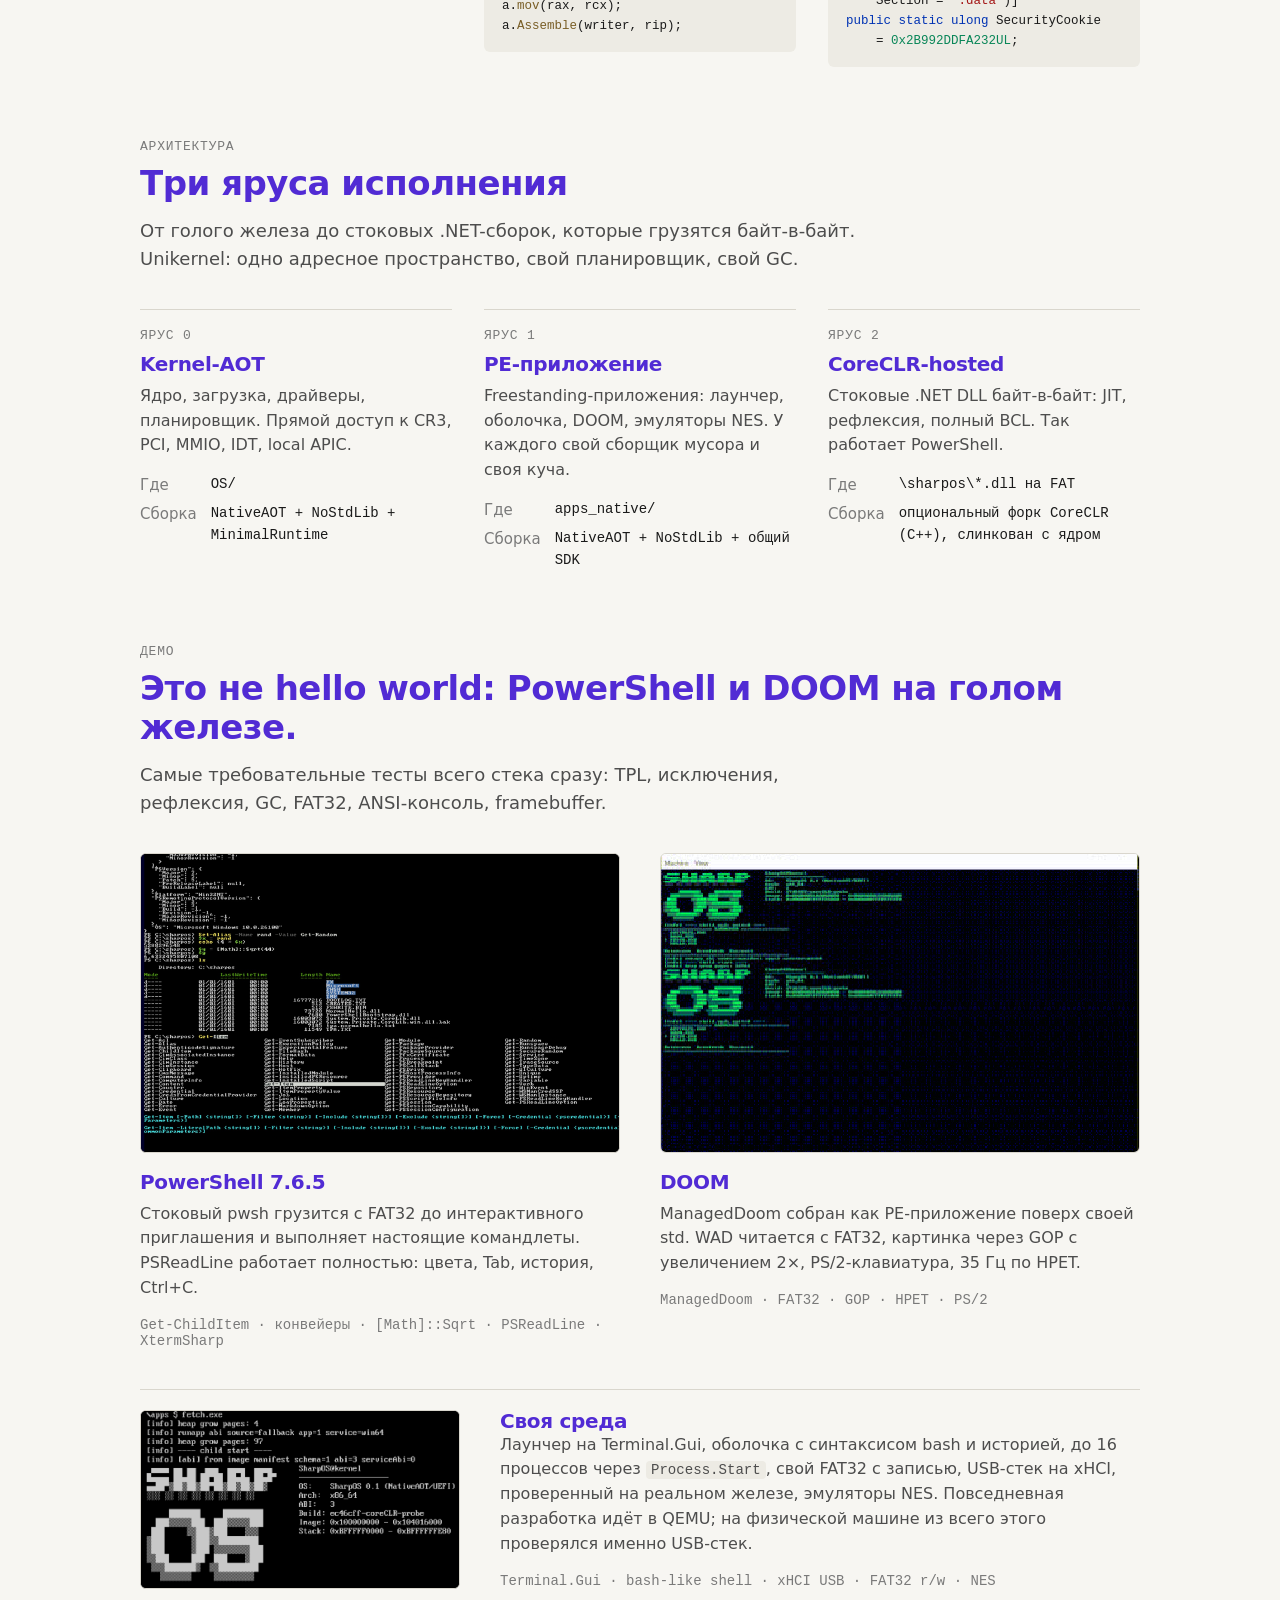
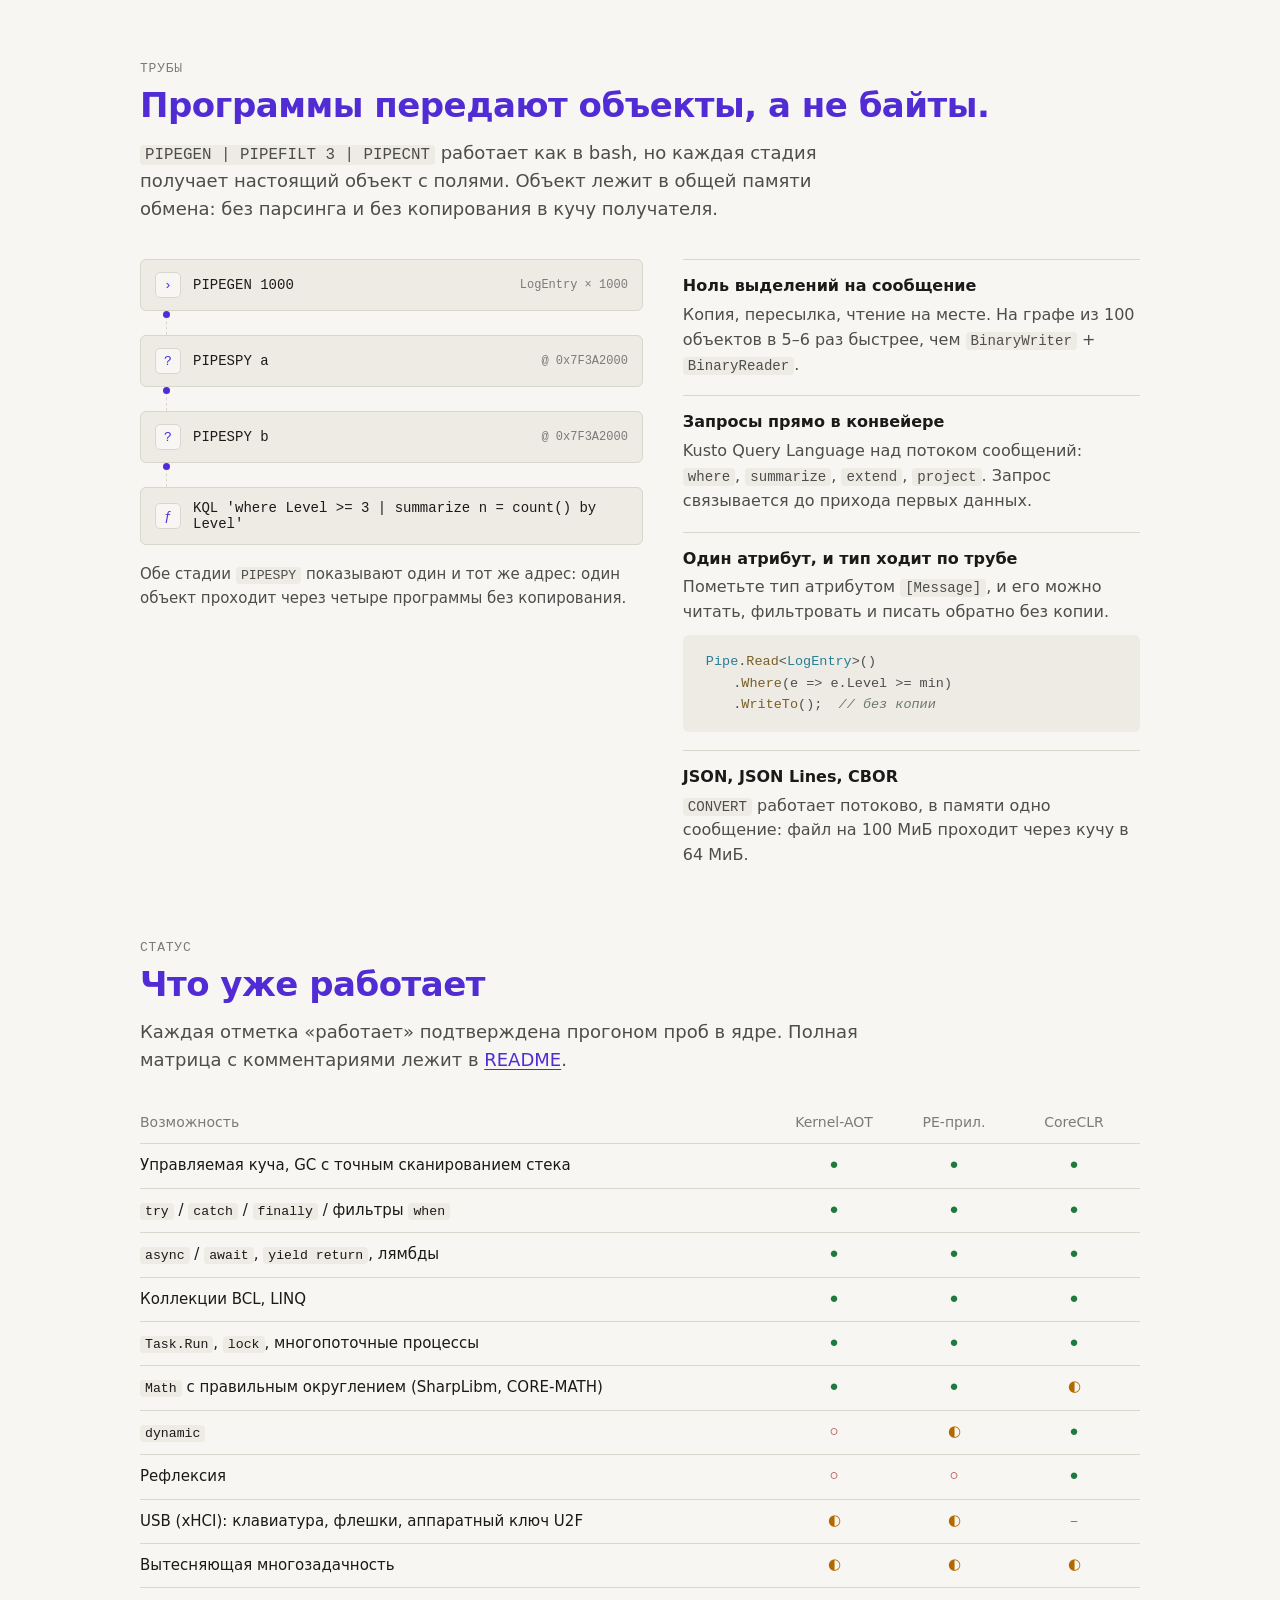
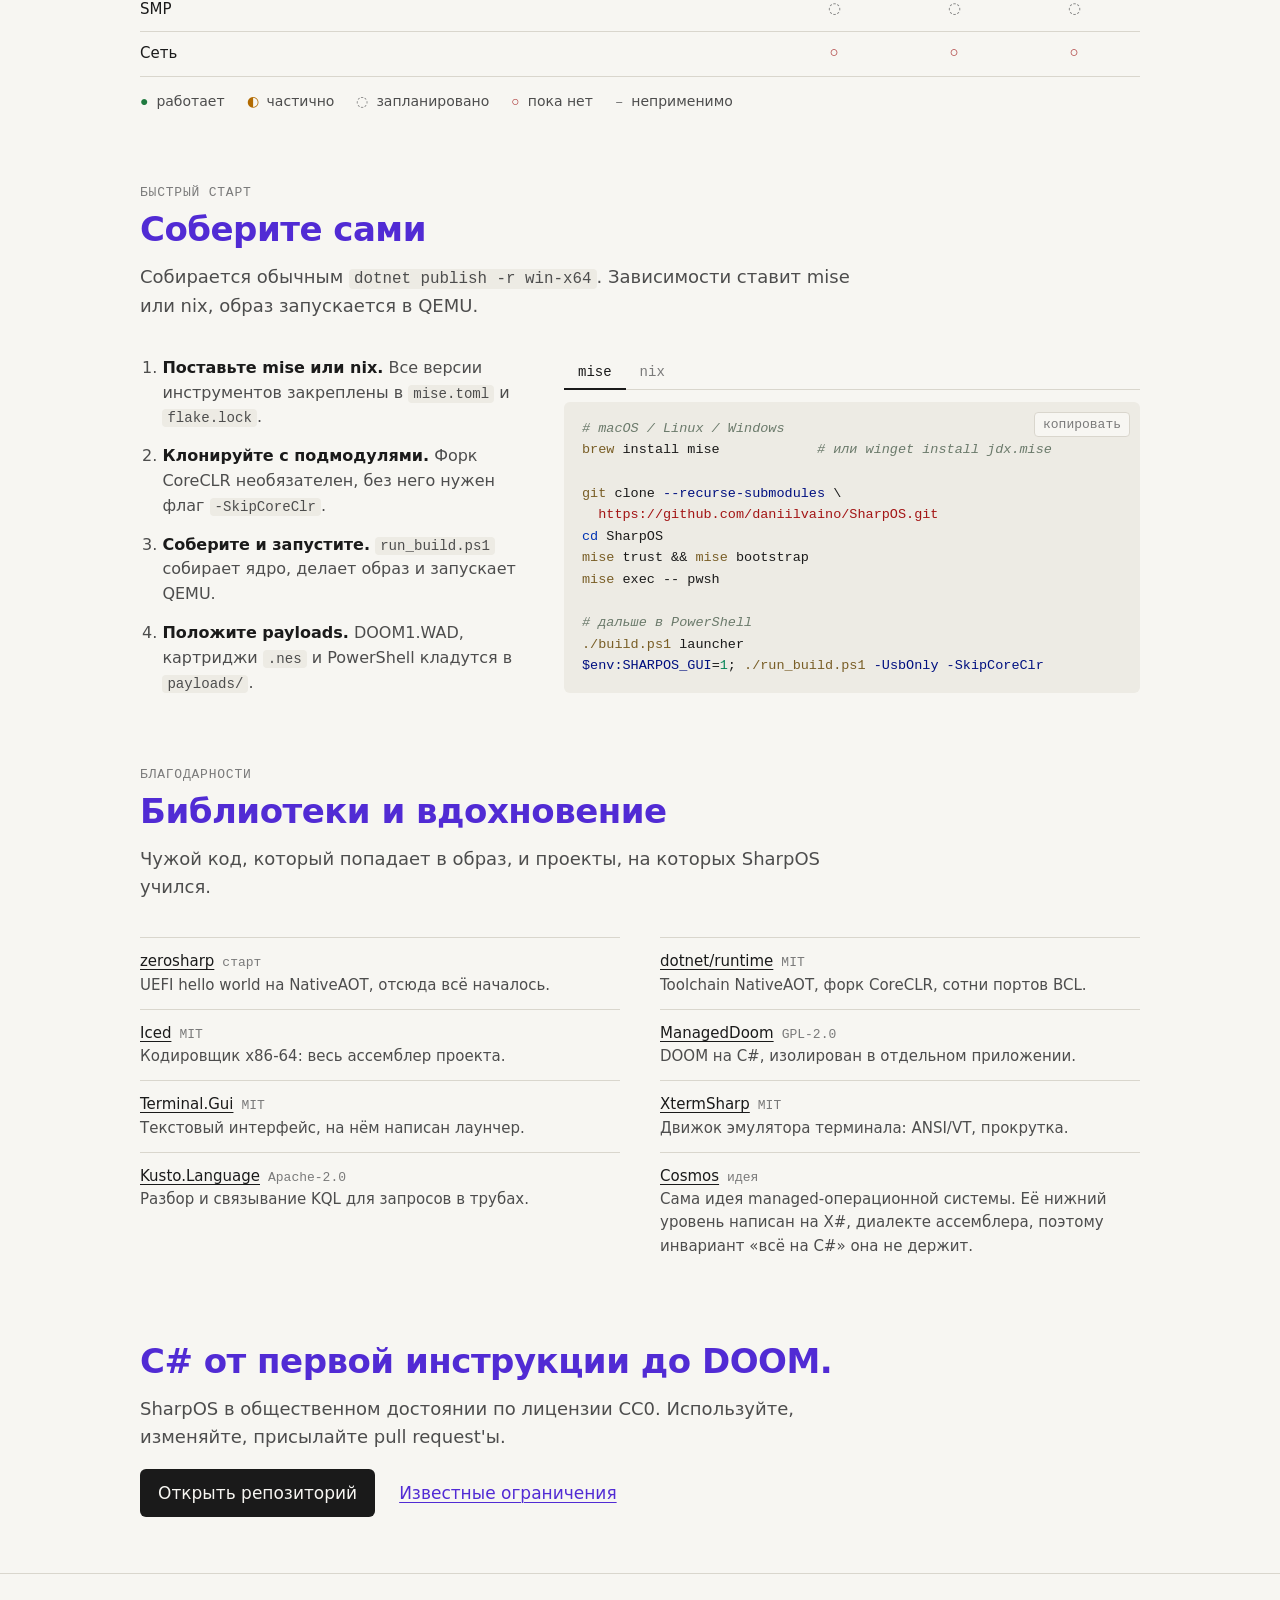
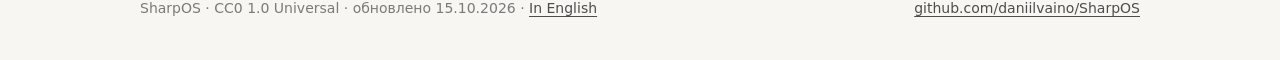
==== commit d35d12a4: "Reflow the CoffDataSymbol snippet so it fits the card column Break the attribute and the field acros" ====
--- a/ru/index.html
+++ b/ru/index.html
@@ -88,8 +88,11 @@
         <div class="label">3 · Символы из атрибута</div>
         <h3>COFF-объекты без единой строки на C</h3>
         <p>Если линкеру нужен символ, который ILC не эмитит, MSBuild-задача сама создаёт <code>.obj</code>.</p>
-<pre><code>[<span class="t">BootAsm</span>.<span class="t">CoffDataSymbol</span>(<span class="str">"__security_cookie"</span>, Section = <span class="str">".data"</span>)]
-<span class="k">public static ulong</span> SecurityCookie = <span class="n">0x2B992DDFA232UL</span>;</code></pre>
+<pre><code>[<span class="t">BootAsm</span>.<span class="t">CoffDataSymbol</span>(
+    <span class="str">"__security_cookie"</span>,
+    Section = <span class="str">".data"</span>)]
+<span class="k">public static ulong</span> SecurityCookie
+    = <span class="n">0x2B992DDFA232UL</span>;</code></pre>
       </div>
     </div>
   </div>
--- a/assets/site.css
+++ b/assets/site.css
@@ -100,8 +100,8 @@
 .cols { display: grid; grid-template-columns: repeat(3, 1fr); gap: 32px; margin-top: 36px; }
 .cols > div { border-top: 1px solid var(--line); padding-top: 18px; }
 .cols p { color: var(--fg-2); font-size: 16px; }
-.cols pre, .pipes pre, .list pre { white-space: pre-wrap; overflow-wrap: anywhere; }
-.cols pre { margin-top: 12px; }
+.cols pre, .pipes pre, .list pre { white-space: pre-wrap; overflow-wrap: normal; word-break: normal; }
+.cols pre { margin-top: 12px; font-size: 12.5px; }
 dl { margin: 0; }
 dl.kv { display: grid; grid-template-columns: max-content 1fr; gap: 6px 14px; font-size: 15px; }
 dl.kv dt { color: var(--fg-3); }
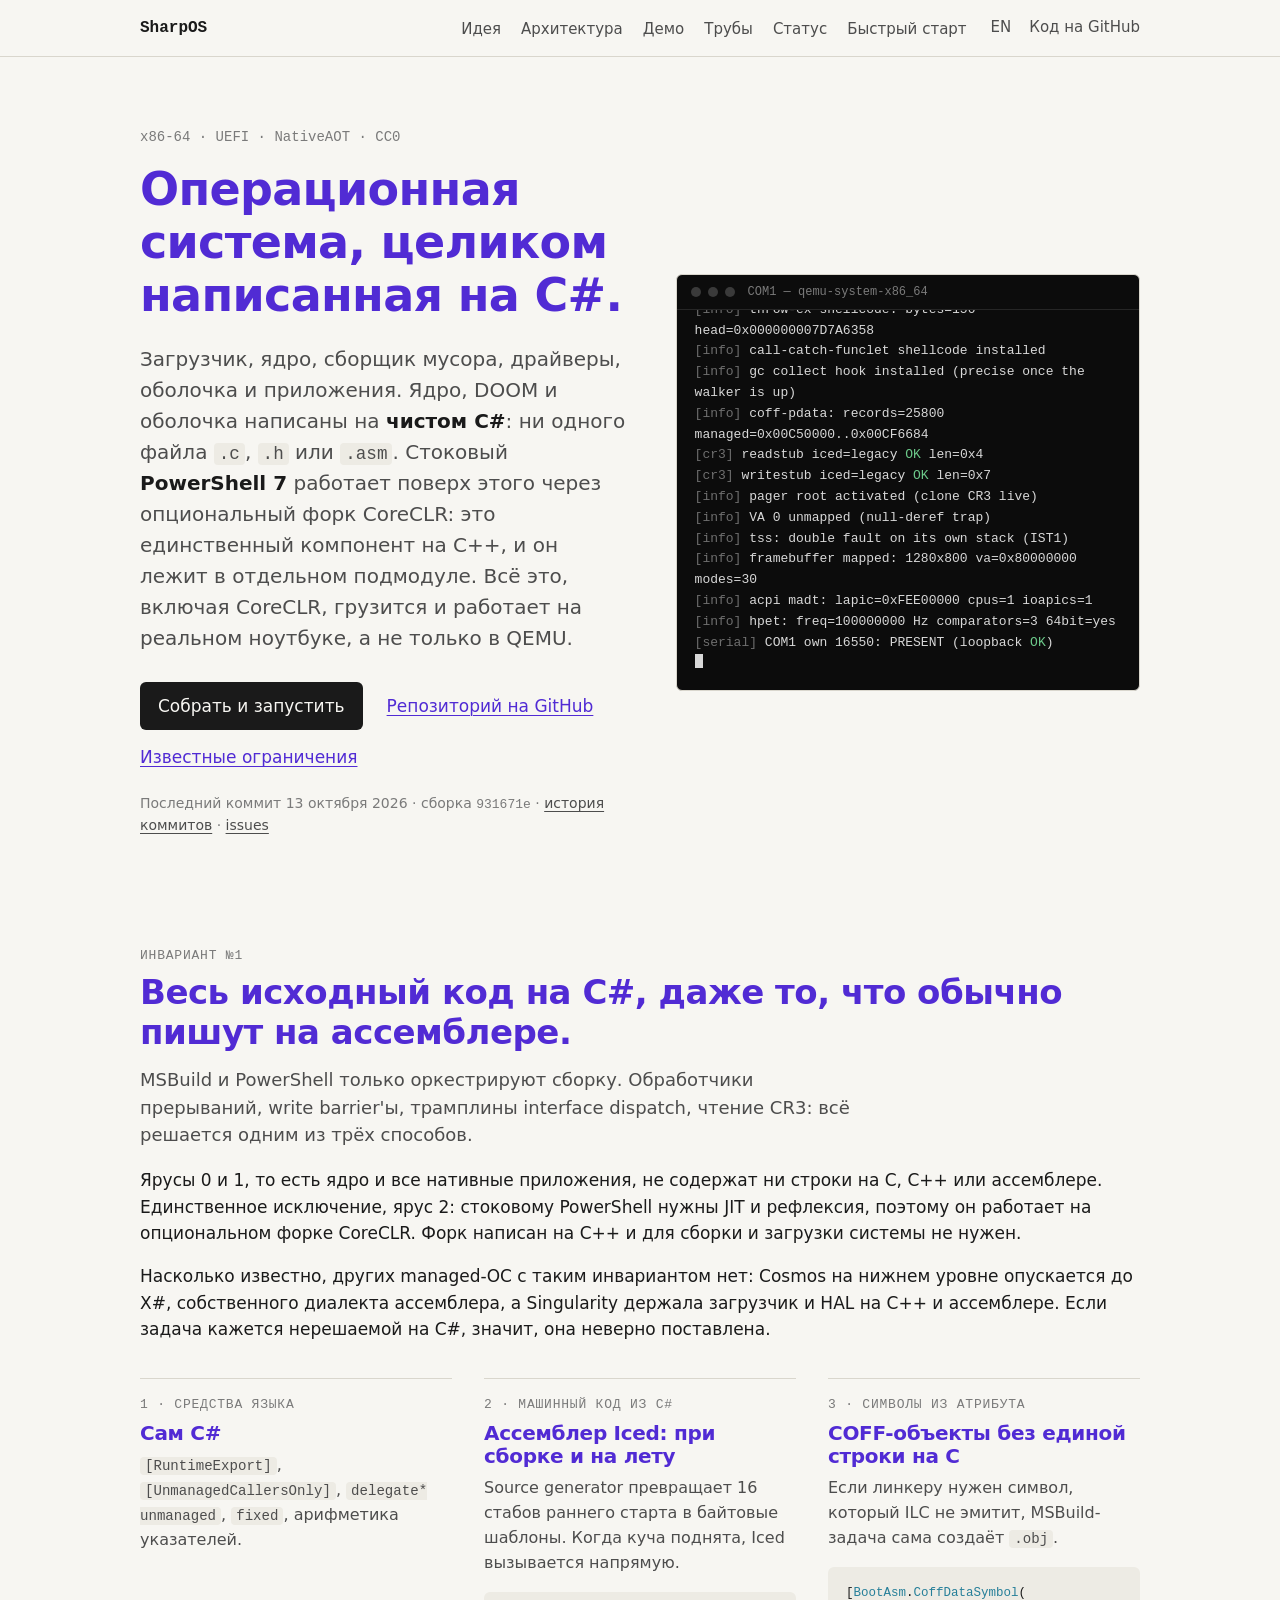
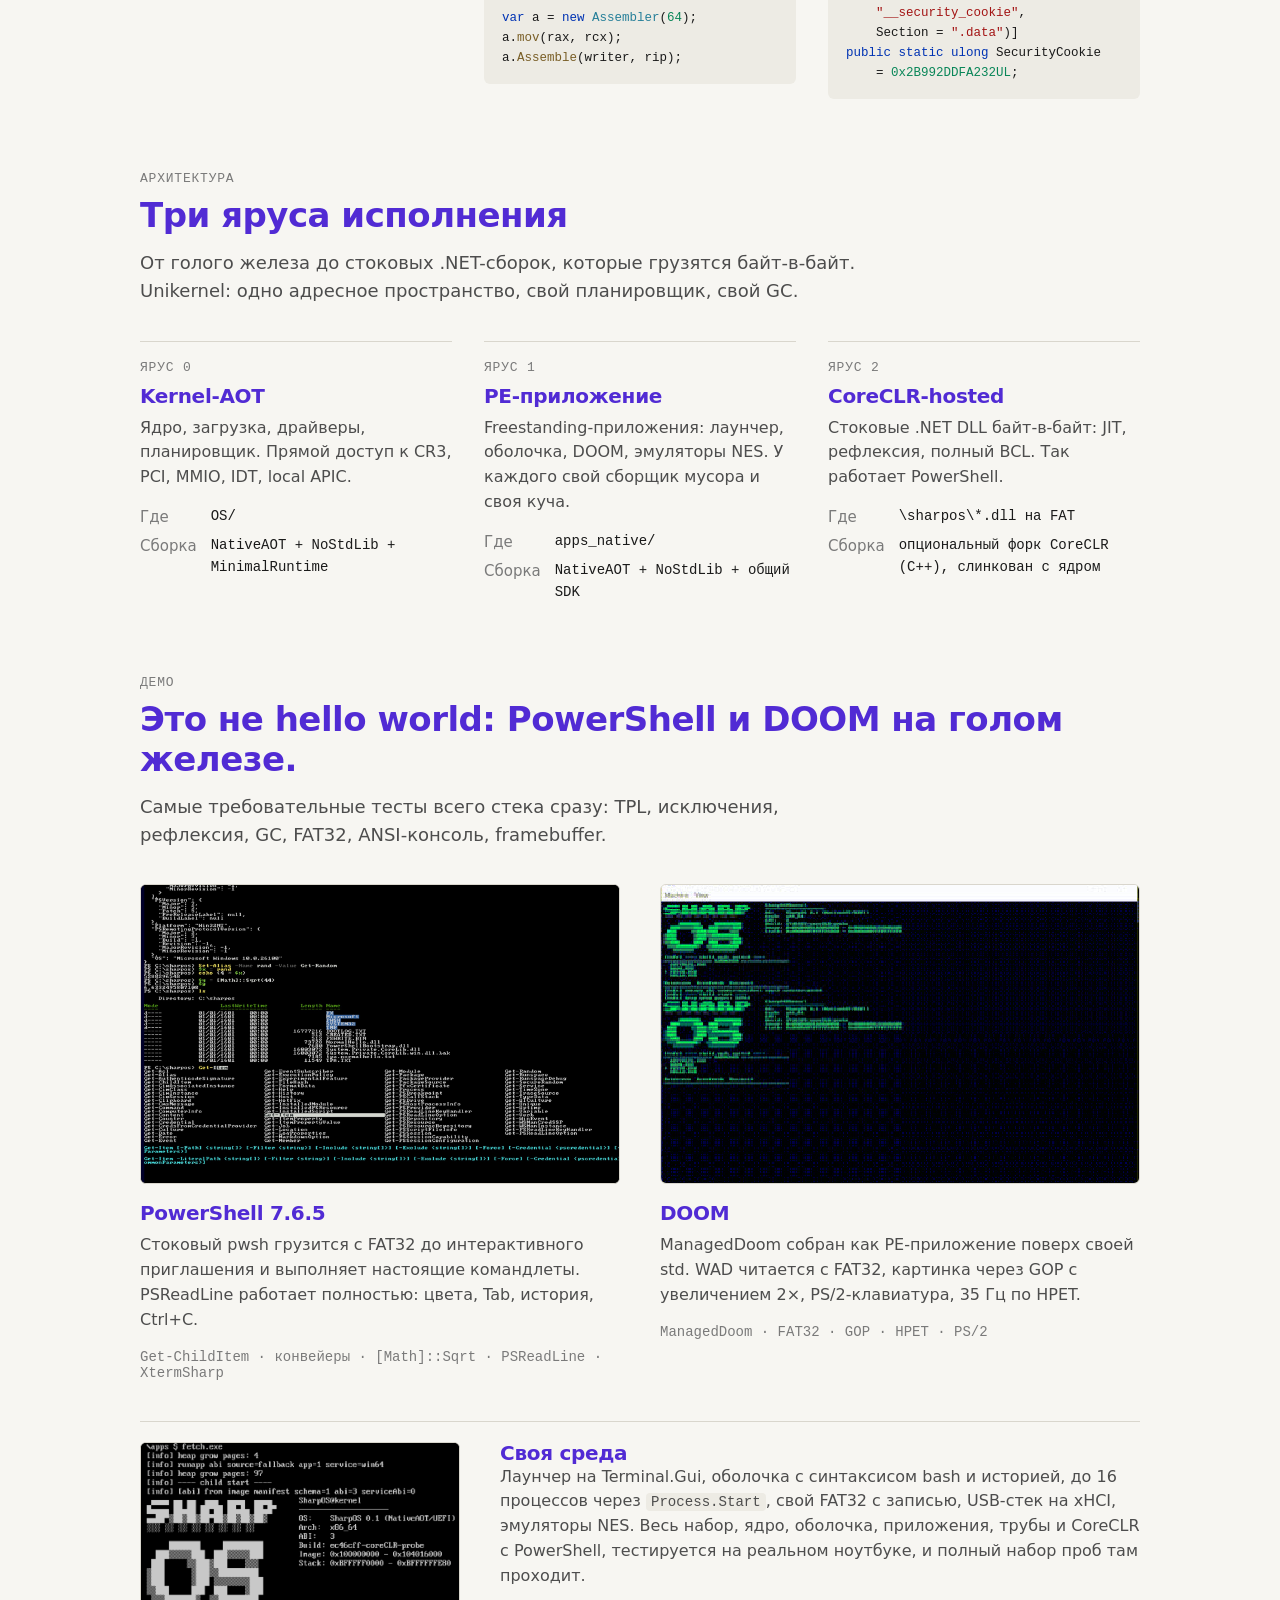
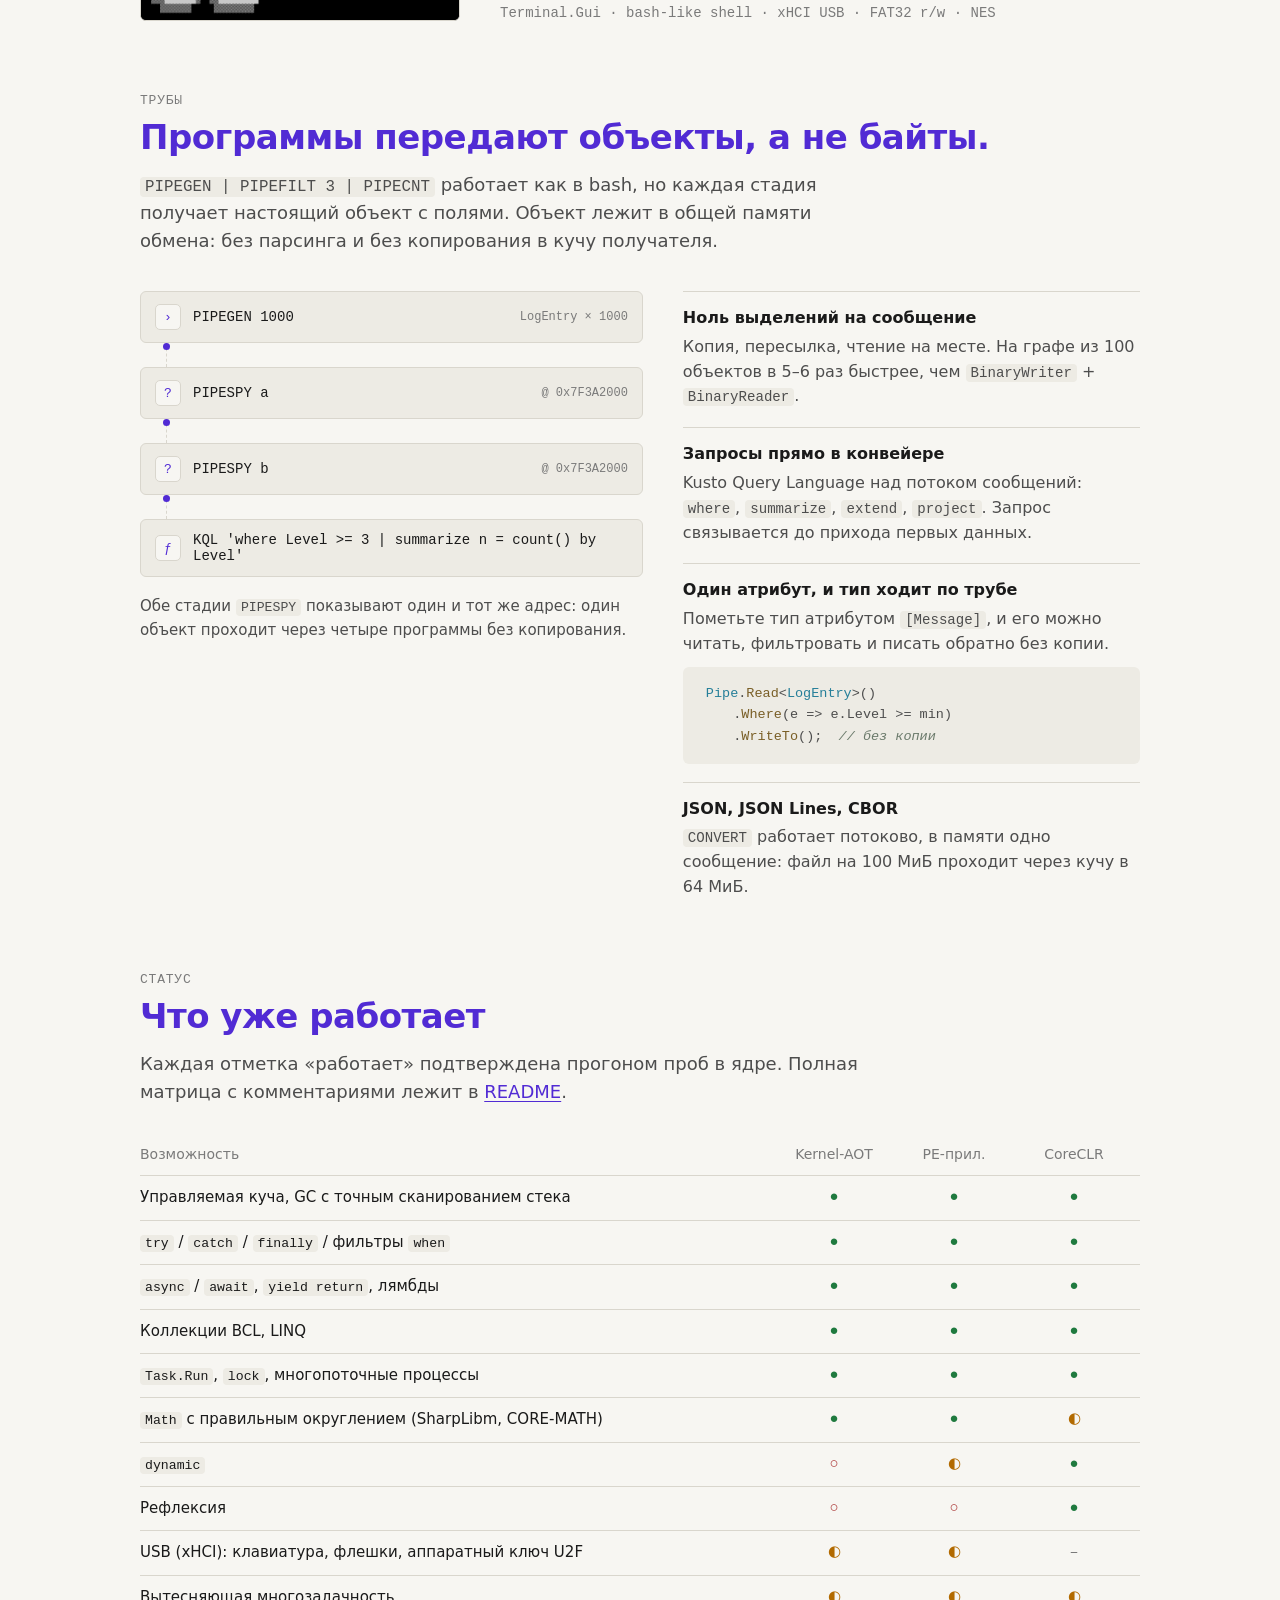
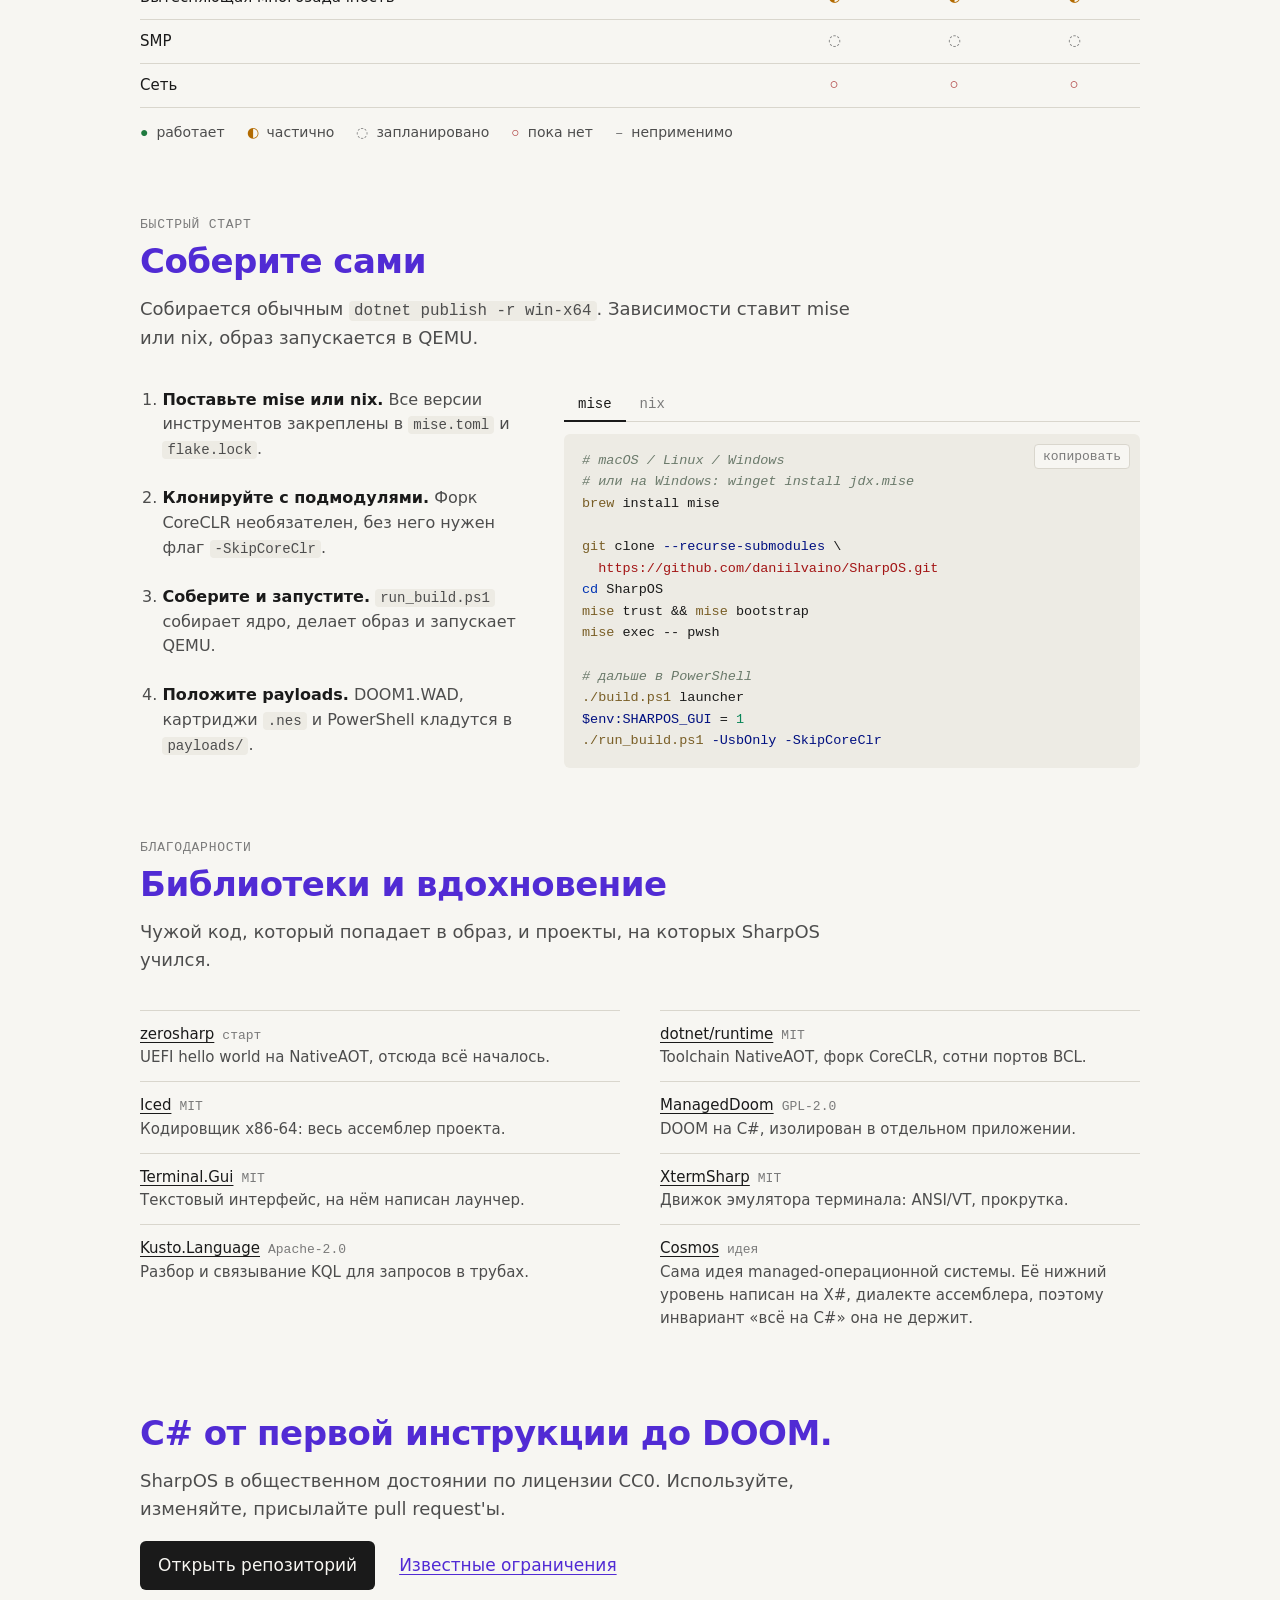
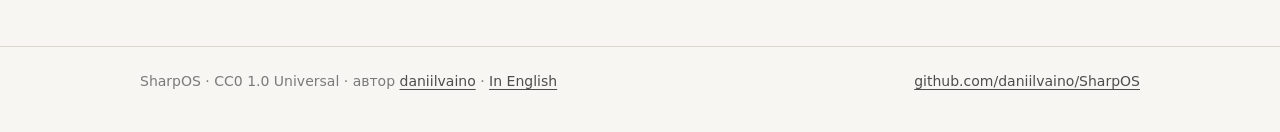
==== commit c4fa0aca: "Second review pass: real-hardware claim, static terminal, mobile fixes - Hero and launcher demo now " ====
--- a/ru/index.html
+++ b/ru/index.html
@@ -4,11 +4,11 @@
 <meta charset="utf-8">
 <meta name="viewport" content="width=device-width, initial-scale=1">
 <title>SharpOS — операционная система, целиком написанная на C#</title>
-<meta name="description" content="Экспериментальная ОС для x86-64, целиком написанная на C#: UEFI-загрузка, NativeAOT-ядро, свой GC, приложения, трубы объектов. Запускает стоковый PowerShell 7 и DOOM.">
+<meta name="description" content="Экспериментальная ОС для x86-64: ядро, драйверы, оболочка и приложения на чистом C#, без C и ассемблера. Стоковый PowerShell 7 работает на опциональном форке CoreCLR. Грузится и работает на реальном ноутбуке.">
 <meta name="theme-color" content="#f7f6f2" media="(prefers-color-scheme: light)">
 <meta name="theme-color" content="#151515" media="(prefers-color-scheme: dark)">
 <meta property="og:title" content="SharpOS — операционная система, целиком написанная на C#">
-<meta property="og:description" content="Ни одного .c, .h или .asm. UEFI, NativeAOT-ядро, свой GC, и на этом работают PowerShell 7 и DOOM.">
+<meta property="og:description" content="Ядро, DOOM и оболочка на чистом C#: ни одного .c, .h или .asm. PowerShell 7 на опциональном форке CoreCLR. Работает на реальном железе.">
 <meta property="og:image" content="https://sharpos.net/media/screenshot.png">
 <meta property="og:url" content="https://sharpos.net/ru/">
 <meta property="og:type" content="website">
@@ -47,17 +47,72 @@
       <div>
         <div class="eyebrow">x86-64 · UEFI · NativeAOT · CC0</div>
         <h1>Операционная система, целиком написанная на C#.</h1>
-        <p class="lead">Загрузчик, ядро, сборщик мусора, драйверы, оболочка и приложения. Ядро, DOOM и оболочка написаны на <strong>чистом C#</strong>: ни одного файла <code>.c</code>, <code>.h</code> или <code>.asm</code>. Стоковый <strong>PowerShell 7</strong> работает поверх этого через опциональный форк CoreCLR: это единственный компонент на C++, и он лежит в отдельном подмодуле.</p>
+        <p class="lead">Загрузчик, ядро, сборщик мусора, драйверы, оболочка и приложения. Ядро, DOOM и оболочка написаны на <strong>чистом C#</strong>: ни одного файла <code>.c</code>, <code>.h</code> или <code>.asm</code>. Стоковый <strong>PowerShell 7</strong> работает поверх этого через опциональный форк CoreCLR: это единственный компонент на C++, и он лежит в отдельном подмодуле. Всё это, включая CoreCLR, грузится и работает на реальном ноутбуке, а не только в QEMU.</p>
         <div class="actions">
           <a class="btn" href="#start">Собрать и запустить</a>
           <a href="https://github.com/daniilvaino/SharpOS">Репозиторий на GitHub</a>
           <a href="https://github.com/daniilvaino/SharpOS/blob/main/limits.md">Известные ограничения</a>
         </div>
-        <div class="meta">Обновлено 15 октября 2026 · сборка <code>931671e</code> · <a href="https://github.com/daniilvaino/SharpOS/commits/main">история коммитов</a> · <a href="https://github.com/daniilvaino/SharpOS/discussions">обсуждения</a></div>
+        <div class="meta">Последний коммит <time data-updated datetime="2026-10-13">13 октября 2026</time> · сборка <code data-build>931671e</code> · <a href="https://github.com/daniilvaino/SharpOS/commits/main">история коммитов</a> · <a href="https://github.com/daniilvaino/SharpOS/issues">issues</a></div>
       </div>
       <div class="term" aria-label="Лог загрузки SharpOS">
         <div class="term-bar"><i></i><i></i><i></i><span>COM1 — qemu-system-x86_64</span></div>
-        <pre id="boot"></pre>
+        <pre id="boot"><span class="c-dim">BdsDxe: loading Boot0002 "UEFI QEMU QEMU USB HARDDRIVE 1-0000:00:02.0-3"</span>
+<span class="c-dim">BdsDxe: starting Boot0002 "UEFI QEMU QEMU USB HARDDRIVE 1-0000:00:02.0-3"</span>
+<span class="c-dim">[uefi]</span> image protection: base=0x7CBBB000 size=0xD07000
+<span class="c-dim">[info]</span> boot info ready, switching to the kernel stack
+<span class="c-dim">[info]</span> on the kernel stack, installing the IDT
+<span class="c-b">[info] SharpOS 0.1</span>
+<span class="c-dim">[info]</span> build: 931671e+dirty.1014-2355-pipe-dev
+<span class="c-dim">[info]</span> boot: UEFI  fw: EDK II / rev 65536
+<span class="c-dim">[info]</span> caps: TextOutput Shutdown MemoryMap ExternalElf KeyboardInput
+<span class="c-dim">[info]</span> idt installed
+<span class="c-dim">[info]</span> memory regions: 83
+<span class="c-dim">[info]</span> usable pages: 509110
+<span class="c-dim">[info]</span> heap init ok
+<span class="c-dim">[info]</span> iface dispatch bridge installed
+<span class="c-dim">[info]</span> throw-ex shellcode: bytes=150 head=0x000000007D7A6358
+<span class="c-dim">[info]</span> call-catch-funclet shellcode installed
+<span class="c-dim">[info]</span> gc collect hook installed (precise once the walker is up)
+<span class="c-dim">[info]</span> coff-pdata: records=25800 managed=0x00C50000..0x00CF6684
+<span class="c-dim">[cr3]</span> readstub iced=legacy <span class="c-ok">OK</span> len=0x4
+<span class="c-dim">[cr3]</span> writestub iced=legacy <span class="c-ok">OK</span> len=0x7
+<span class="c-dim">[info]</span> pager root activated (clone CR3 live)
+<span class="c-dim">[info]</span> VA 0 unmapped (null-deref trap)
+<span class="c-dim">[info]</span> tss: double fault on its own stack (IST1)
+<span class="c-dim">[info]</span> framebuffer mapped: 1280x800 va=0x80000000 modes=30
+<span class="c-dim">[info]</span> acpi madt: lapic=0xFEE00000 cpus=1 ioapics=1
+<span class="c-dim">[info]</span> hpet: freq=100000000 Hz comparators=3 64bit=yes
+<span class="c-dim">[serial]</span> COM1 own 16550: PRESENT (loopback <span class="c-ok">OK</span>)
+<span class="c-dim">[gop]</span> 1280x800 base=0x80000000 stride=1280 fmt=1
+<span class="c-dim">[pci]</span> devs=6 ahci=0:31.2 id=0x8086:0x2922 <span class="c-ok">PASS</span>
+<span class="c-dim">[usb]</span> xHCI(3.x) at 0:2.0 vid=0x1B36 did=0xD mmio=0xC000000000
+<span class="c-dim">[ebs]</span> ExitBootServices <span class="c-ok">OK</span> -- POST-EBS substrate <span class="c-ok">LIVE</span>
+<span class="c-dim">[apic]</span> id=0 ver=0x14 timer=1563 kHz
+<span class="c-dim">[xhci]</span> port 2 connected speed=4 (usb3) slot=1 functions=storage
+<span class="c-dim">[xhci]</span> port 4 connected speed=3 (usb2) slot=2 functions=keyboard
+<span class="c-dim">[xhci]</span> usb keyboard attached as system input
+<span class="c-dim">[fat]</span> mount=Y FAT32 bps=512 spc=8 lfn:CoreLib.dll sz=16003072 <span class="c-ok">PASS</span>
+<span class="c-b">=== CoreClrProbe ===</span>
+<span class="c-dim">[host]</span> GC heap limit 994 MiB of 1988 MiB usable
+<span class="c-dim">[host]</span> FileOpen path="\sharpos\System.Private.CoreLib.dll"
+<span class="c-dim">[fsread]</span> done sz=16003072 read_ms=38 total_ms=69
+<span class="c-dim">[r2r]</span> System.Private.CoreLib: Ready to Run initialized successfully
+coreclr_initialize hr=0x0
+<span class="c-b">=== S_OK — CoreCLR initialized ===</span>
+<span class="c-dim">[info]</span> pe launcher start
+<span class="c-dim">[info]</span> config: \config\system.env read
+<span class="c-dim">[info]</span> app run start: \bin\LAUNCHER.EXE
+
+<span class="c-cy">SharpOS shell</span><span class="c-dim"> — 'help' for what exists, Tab completes, Up/Down for history, 'exit' to leave</span>
+<span class="c-ok">\home</span> $ pipegen 100 | KQL 'summarize n = count() by Level'
+[kql] start ms: declared=0 bind1=0 bind2=1 first=5 total=6
+<span class="c-cy">Expando</span><span class="c-dim"> { </span>Level<span class="c-dim"> = </span><span class="c-w">0</span><span class="c-dim">, </span>n<span class="c-dim"> = </span><span class="c-w">20</span><span class="c-dim"> }</span>
+<span class="c-cy">Expando</span><span class="c-dim"> { </span>Level<span class="c-dim"> = </span><span class="c-w">1</span><span class="c-dim">, </span>n<span class="c-dim"> = </span><span class="c-w">20</span><span class="c-dim"> }</span>
+<span class="c-cy">Expando</span><span class="c-dim"> { </span>Level<span class="c-dim"> = </span><span class="c-w">2</span><span class="c-dim">, </span>n<span class="c-dim"> = </span><span class="c-w">20</span><span class="c-dim"> }</span>
+<span class="c-cy">Expando</span><span class="c-dim"> { </span>Level<span class="c-dim"> = </span><span class="c-w">3</span><span class="c-dim">, </span>n<span class="c-dim"> = </span><span class="c-w">20</span><span class="c-dim"> }</span>
+<span class="c-cy">Expando</span><span class="c-dim"> { </span>Level<span class="c-dim"> = </span><span class="c-w">4</span><span class="c-dim">, </span>n<span class="c-dim"> = </span><span class="c-w">20</span><span class="c-dim"> }</span>
+<span class="c-ok">\home</span> $ DOOM.EXE</pre>
       </div>
     </div>
   </div>
@@ -69,7 +124,9 @@
   <div class="wrap rv">
     <div class="label">Инвариант №1</div>
     <h2>Весь исходный код на C#, даже то, что обычно пишут на ассемблере.</h2>
-    <p>MSBuild и PowerShell только оркестрируют сборку. Обработчики прерываний, write barrier'ы, трамплины interface dispatch, чтение CR3: всё решается одним из трёх способов. Ярусы 0 и 1, то есть ядро и все нативные приложения, не содержат ни строки на C, C++ или ассемблере. Единственное исключение, ярус 2: стоковому PowerShell нужны JIT и рефлексия, поэтому он работает на опциональном форке CoreCLR. Форк написан на C++ и для сборки и загрузки системы не нужен. Насколько известно, других managed-ОС с таким инвариантом нет: Cosmos на нижнем уровне опускается до X#, собственного диалекта ассемблера, а Singularity держала загрузчик и HAL на C++ и ассемблере. Если задача кажется нерешаемой на C#, значит, она неверно поставлена.</p>
+    <p>MSBuild и PowerShell только оркестрируют сборку. Обработчики прерываний, write barrier'ы, трамплины interface dispatch, чтение CR3: всё решается одним из трёх способов.</p>
+    <p>Ярусы 0 и 1, то есть ядро и все нативные приложения, не содержат ни строки на C, C++ или ассемблере. Единственное исключение, ярус 2: стоковому PowerShell нужны JIT и рефлексия, поэтому он работает на опциональном форке CoreCLR. Форк написан на C++ и для сборки и загрузки системы не нужен.</p>
+    <p>Насколько известно, других managed-ОС с таким инвариантом нет: Cosmos на нижнем уровне опускается до X#, собственного диалекта ассемблера, а Singularity держала загрузчик и HAL на C++ и ассемблере. Если задача кажется нерешаемой на C#, значит, она неверно поставлена.</p>
     <div class="cols">
       <div>
         <div class="label">1 · Средства языка</div>
@@ -148,7 +205,7 @@
         <div class="frame"><img src="../media/screenshot.png" alt="Лаунчер SharpOS и вывод fetch.exe" loading="lazy" width="1600" height="855"></div>
         <div>
           <h3>Своя среда</h3>
-          <p>Лаунчер на Terminal.Gui, оболочка с синтаксисом bash и историей, до 16 процессов через <code>Process.Start</code>, свой FAT32 с записью, USB-стек на xHCI, проверенный на реальном железе, эмуляторы NES. Повседневная разработка идёт в QEMU; на физической машине из всего этого проверялся именно USB-стек.</p>
+          <p>Лаунчер на Terminal.Gui, оболочка с синтаксисом bash и историей, до 16 процессов через <code>Process.Start</code>, свой FAT32 с записью, USB-стек на xHCI, эмуляторы NES. Весь набор, ядро, оболочка, приложения, трубы и CoreCLR с PowerShell, тестируется на реальном ноутбуке, и полный набор проб там проходит.</p>
           <div class="tags">Terminal.Gui · bash-like shell · xHCI USB · FAT32 r/w · NES</div>
         </div>
       </figure>
@@ -194,18 +251,18 @@
       <table>
         <thead><tr><th>Возможность</th><th>Kernel-AOT</th><th>PE-прил.</th><th>CoreCLR</th></tr></thead>
         <tbody>
-          <tr><td>Управляемая куча, GC с точным сканированием стека</td><td class="s s-y">●</td><td class="s s-y">●</td><td class="s s-y">●</td></tr>
-          <tr><td><code>try</code> / <code>catch</code> / <code>finally</code> / фильтры <code>when</code></td><td class="s s-y">●</td><td class="s s-y">●</td><td class="s s-y">●</td></tr>
-          <tr><td><code>async</code> / <code>await</code>, <code>yield return</code>, лямбды</td><td class="s s-y">●</td><td class="s s-y">●</td><td class="s s-y">●</td></tr>
-          <tr><td>Коллекции BCL, LINQ</td><td class="s s-y">●</td><td class="s s-y">●</td><td class="s s-y">●</td></tr>
-          <tr><td><code>Task.Run</code>, <code>lock</code>, многопоточные процессы</td><td class="s s-y">●</td><td class="s s-y">●</td><td class="s s-y">●</td></tr>
-          <tr><td><code>Math</code> с правильным округлением (SharpLibm, CORE-MATH)</td><td class="s s-y">●</td><td class="s s-y">●</td><td class="s s-p">◐</td></tr>
-          <tr><td><code>dynamic</code></td><td class="s s-n">○</td><td class="s s-p">◐</td><td class="s s-y">●</td></tr>
-          <tr><td>Рефлексия</td><td class="s s-n">○</td><td class="s s-n">○</td><td class="s s-y">●</td></tr>
-          <tr><td>USB (xHCI): клавиатура, флешки, аппаратный ключ U2F</td><td class="s s-p">◐</td><td class="s s-p">◐</td><td class="s s-x">–</td></tr>
-          <tr><td>Вытесняющая многозадачность</td><td class="s s-p">◐</td><td class="s s-p">◐</td><td class="s s-p">◐</td></tr>
-          <tr><td>SMP</td><td class="s s-l">◌</td><td class="s s-l">◌</td><td class="s s-l">◌</td></tr>
-          <tr><td>Сеть</td><td class="s s-n">○</td><td class="s s-n">○</td><td class="s s-n">○</td></tr>
+          <tr><td>Управляемая куча, GC с точным сканированием стека</td><td class="s s-y"><span aria-hidden="true">●</span><span class="sr">работает</span></td><td class="s s-y"><span aria-hidden="true">●</span><span class="sr">работает</span></td><td class="s s-y"><span aria-hidden="true">●</span><span class="sr">работает</span></td></tr>
+          <tr><td><code>try</code> / <code>catch</code> / <code>finally</code> / фильтры <code>when</code></td><td class="s s-y"><span aria-hidden="true">●</span><span class="sr">работает</span></td><td class="s s-y"><span aria-hidden="true">●</span><span class="sr">работает</span></td><td class="s s-y"><span aria-hidden="true">●</span><span class="sr">работает</span></td></tr>
+          <tr><td><code>async</code> / <code>await</code>, <code>yield return</code>, лямбды</td><td class="s s-y"><span aria-hidden="true">●</span><span class="sr">работает</span></td><td class="s s-y"><span aria-hidden="true">●</span><span class="sr">работает</span></td><td class="s s-y"><span aria-hidden="true">●</span><span class="sr">работает</span></td></tr>
+          <tr><td>Коллекции BCL, LINQ</td><td class="s s-y"><span aria-hidden="true">●</span><span class="sr">работает</span></td><td class="s s-y"><span aria-hidden="true">●</span><span class="sr">работает</span></td><td class="s s-y"><span aria-hidden="true">●</span><span class="sr">работает</span></td></tr>
+          <tr><td><code>Task.Run</code>, <code>lock</code>, многопоточные процессы</td><td class="s s-y"><span aria-hidden="true">●</span><span class="sr">работает</span></td><td class="s s-y"><span aria-hidden="true">●</span><span class="sr">работает</span></td><td class="s s-y"><span aria-hidden="true">●</span><span class="sr">работает</span></td></tr>
+          <tr><td><code>Math</code> с правильным округлением (SharpLibm, CORE-MATH)</td><td class="s s-y"><span aria-hidden="true">●</span><span class="sr">работает</span></td><td class="s s-y"><span aria-hidden="true">●</span><span class="sr">работает</span></td><td class="s s-p"><span aria-hidden="true">◐</span><span class="sr">частично</span></td></tr>
+          <tr><td><code>dynamic</code></td><td class="s s-n"><span aria-hidden="true">○</span><span class="sr">пока нет</span></td><td class="s s-p"><span aria-hidden="true">◐</span><span class="sr">частично</span></td><td class="s s-y"><span aria-hidden="true">●</span><span class="sr">работает</span></td></tr>
+          <tr><td>Рефлексия</td><td class="s s-n"><span aria-hidden="true">○</span><span class="sr">пока нет</span></td><td class="s s-n"><span aria-hidden="true">○</span><span class="sr">пока нет</span></td><td class="s s-y"><span aria-hidden="true">●</span><span class="sr">работает</span></td></tr>
+          <tr><td>USB (xHCI): клавиатура, флешки, аппаратный ключ U2F</td><td class="s s-p"><span aria-hidden="true">◐</span><span class="sr">частично</span></td><td class="s s-p"><span aria-hidden="true">◐</span><span class="sr">частично</span></td><td class="s s-x"><span aria-hidden="true">–</span><span class="sr">неприменимо</span></td></tr>
+          <tr><td>Вытесняющая многозадачность</td><td class="s s-p"><span aria-hidden="true">◐</span><span class="sr">частично</span></td><td class="s s-p"><span aria-hidden="true">◐</span><span class="sr">частично</span></td><td class="s s-p"><span aria-hidden="true">◐</span><span class="sr">частично</span></td></tr>
+          <tr><td>SMP</td><td class="s s-l"><span aria-hidden="true">◌</span><span class="sr">запланировано</span></td><td class="s s-l"><span aria-hidden="true">◌</span><span class="sr">запланировано</span></td><td class="s s-l"><span aria-hidden="true">◌</span><span class="sr">запланировано</span></td></tr>
+          <tr><td>Сеть</td><td class="s s-n"><span aria-hidden="true">○</span><span class="sr">пока нет</span></td><td class="s s-n"><span aria-hidden="true">○</span><span class="sr">пока нет</span></td><td class="s s-n"><span aria-hidden="true">○</span><span class="sr">пока нет</span></td></tr>
         </tbody>
       </table>
     </div>
@@ -239,7 +296,8 @@
         <div class="panel on" id="p-mise">
           <button class="copy" data-done="скопировано" data-fail="не вышло">копировать</button>
 <pre><code><span class="cm"># macOS / Linux / Windows</span>
-<span class="f">brew</span> install mise            <span class="cm"># или winget install jdx.mise</span>
+<span class="cm"># или на Windows: winget install jdx.mise</span>
+<span class="f">brew</span> install mise
 
 <span class="f">git</span> clone <span class="v">--recurse-submodules</span> \
   <span class="str">https://github.com/daniilvaino/SharpOS.git</span>
@@ -249,7 +307,8 @@
 
 <span class="cm"># дальше в PowerShell</span>
 <span class="f">./build.ps1</span> launcher
-<span class="v">$env:SHARPOS_GUI</span>=<span class="n">1</span>; <span class="f">./run_build.ps1</span> <span class="v">-UsbOnly -SkipCoreClr</span></code></pre>
+<span class="v">$env:SHARPOS_GUI</span> = <span class="n">1</span>
+<span class="f">./run_build.ps1</span> <span class="v">-UsbOnly -SkipCoreClr</span></code></pre>
         </div>
         <div class="panel" id="p-nix">
           <button class="copy" data-done="скопировано" data-fail="не вышло">копировать</button>
@@ -261,7 +320,8 @@
 
 <span class="cm"># дальше в PowerShell</span>
 <span class="f">./build.ps1</span> launcher
-<span class="v">$env:SHARPOS_GUI</span>=<span class="n">1</span>; <span class="f">./run_build.ps1</span> <span class="v">-UsbOnly -SkipCoreClr</span></code></pre>
+<span class="v">$env:SHARPOS_GUI</span> = <span class="n">1</span>
+<span class="f">./run_build.ps1</span> <span class="v">-UsbOnly -SkipCoreClr</span></code></pre>
         </div>
       </div>
     </div>
@@ -301,7 +361,7 @@
 
 <footer>
   <div class="wrap">
-    <span>SharpOS · CC0 1.0 Universal · обновлено 15.10.2026 · <a href="../" hreflang="en" lang="en">In English</a></span>
+    <span>SharpOS · CC0 1.0 Universal · автор <a href="https://github.com/daniilvaino">daniilvaino</a> · <a href="../" hreflang="en" lang="en">In English</a></span>
     <a href="https://github.com/daniilvaino/SharpOS">github.com/daniilvaino/SharpOS</a>
   </div>
 </footer>
--- a/assets/site.css
+++ b/assets/site.css
@@ -64,6 +64,7 @@
 .nav ul a, .nav .side a { color: var(--fg-2); text-decoration: none; font-size: 15px; }
 .nav ul a:hover, .nav .side a:hover { color: var(--fg); text-decoration: underline; }
 .nav .side { display: flex; gap: 18px; flex: none; }
+.nav a { white-space: nowrap; }
 
 /* hero */
 .hero { padding: 72px 0 40px; }
@@ -71,6 +72,7 @@
 .hero .lead { font-size: 20px; color: var(--fg-2); max-width: 38em; margin: 22px 0 28px; }
 .hero .lead strong { color: var(--fg); font-weight: 600; }
 .actions { display: flex; flex-wrap: wrap; gap: 14px 24px; align-items: center; }
+.actions a { white-space: nowrap; }
 .btn { display: inline-block; background: var(--fg); color: var(--bg); padding: 11px 18px; border-radius: 6px; text-decoration: none; font-weight: 500; }
 .btn:hover { text-decoration: none; opacity: 0.88; }
 .hero-grid { display: grid; grid-template-columns: minmax(0, 1.05fr) minmax(0, 1fr); gap: 48px; align-items: center; }
@@ -80,7 +82,7 @@
 .term-bar { display: flex; align-items: center; gap: 7px; padding: 10px 14px; border-bottom: 1px solid #262626; font: 12px var(--mono); color: #7a7a7a; }
 .term-bar i { width: 10px; height: 10px; border-radius: 50%; background: #3a3a3a; }
 .term-bar span { margin-left: 6px; }
-.term pre { margin: 0; padding: 16px 18px; background: none; border-radius: 0; font-size: 13px; line-height: 1.6; height: 380px; overflow: hidden; white-space: pre-wrap; word-break: break-word; }
+.term pre { margin: 0; padding: 16px 18px; background: none; border-radius: 0; font-size: 13px; line-height: 1.6; height: 380px; overflow-y: auto; overflow-x: hidden; white-space: pre-wrap; word-break: break-word; }
 .c-ok { color: #6cc98a; } .c-cy { color: #5fd7e0; font-weight: 600; } .c-err { color: #e07a7a; } .c-dim { color: #6e6e6e; } .c-p { color: #b3a1ff; } .c-w { color: #e0a74a; } .c-b { color: #fff; font-weight: 600; }
 .cur { display: inline-block; width: 8px; height: 14px; background: #d8d8d8; vertical-align: -2px; animation: blink 1s steps(1) infinite; }
 @keyframes blink { 50% { opacity: 0; } }
@@ -137,7 +139,8 @@
 .table-scroll { overflow-x: auto; margin-top: 28px; }
 table { width: 100%; border-collapse: collapse; font-size: 15px; }
 th, td { padding: 10px 12px 10px 0; text-align: left; border-bottom: 1px solid var(--line); vertical-align: top; }
-th { font-weight: 500; color: var(--fg-3); font-size: 14px; }
+th { font-weight: 500; color: var(--fg-3); font-size: 14px; white-space: nowrap; }
+.sr { position: absolute; width: 1px; height: 1px; overflow: hidden; clip: rect(0 0 0 0); white-space: nowrap; }
 th:not(:first-child), td:not(:first-child) { text-align: center; width: 120px; }
 td.s { font-family: var(--mono); font-size: 15px; }
 .s-y { color: var(--ok); }
@@ -195,15 +198,27 @@
   .cols { grid-template-columns: 1fr; gap: 24px; }
   .demos, .pipes, .start, .demos .wide { grid-template-columns: 1fr; gap: 28px; }
   .credits { grid-template-columns: 1fr; }
-  .hero { padding-top: 48px; }
+  .hero { padding: 36px 0 24px; }
+  .hero .lead { margin: 16px 0 20px; }
+  .actions { flex-direction: column; align-items: flex-start; gap: 12px; }
   .hero-grid { grid-template-columns: 1fr; gap: 32px; }
   .term pre { height: 320px; font-size: 12px; }
-  section { padding-top: 56px; }
-  .nav .wrap { gap: 16px; }
+  section { padding-top: 40px; }
+  .end { padding: 40px 0 32px; }
+  .cols, .demos, .pipes, .start, .credits { margin-top: 24px; }
+  .hero figure { margin-top: 28px; }
+  .nav .wrap { flex-wrap: wrap; height: auto; padding-top: 12px; padding-bottom: 12px; gap: 8px 16px; }
+  .nav .side { margin-left: auto; }
+  .nav ul { order: 3; width: 100%; margin: 0; flex-wrap: wrap; gap: 4px 16px; overflow: visible; white-space: normal; }
   .nav .side .gh-text { display: none; }
 }
 @media (max-width: 560px) {
   .hero .lead { font-size: 18px; }
-  th:not(:first-child), td:not(:first-child) { width: auto; padding-left: 8px; }
+  table { font-size: 14px; }
+  th, td { padding: 8px 4px 8px 0; }
+  th:not(:first-child), td:not(:first-child) { width: 58px; padding-left: 4px; }
+  th { font-size: 11px; }
   .panel pre { padding-right: 18px; padding-top: 44px; }
-}
+  section { padding-top: 36px; }
+  .cols { gap: 20px; }
+}
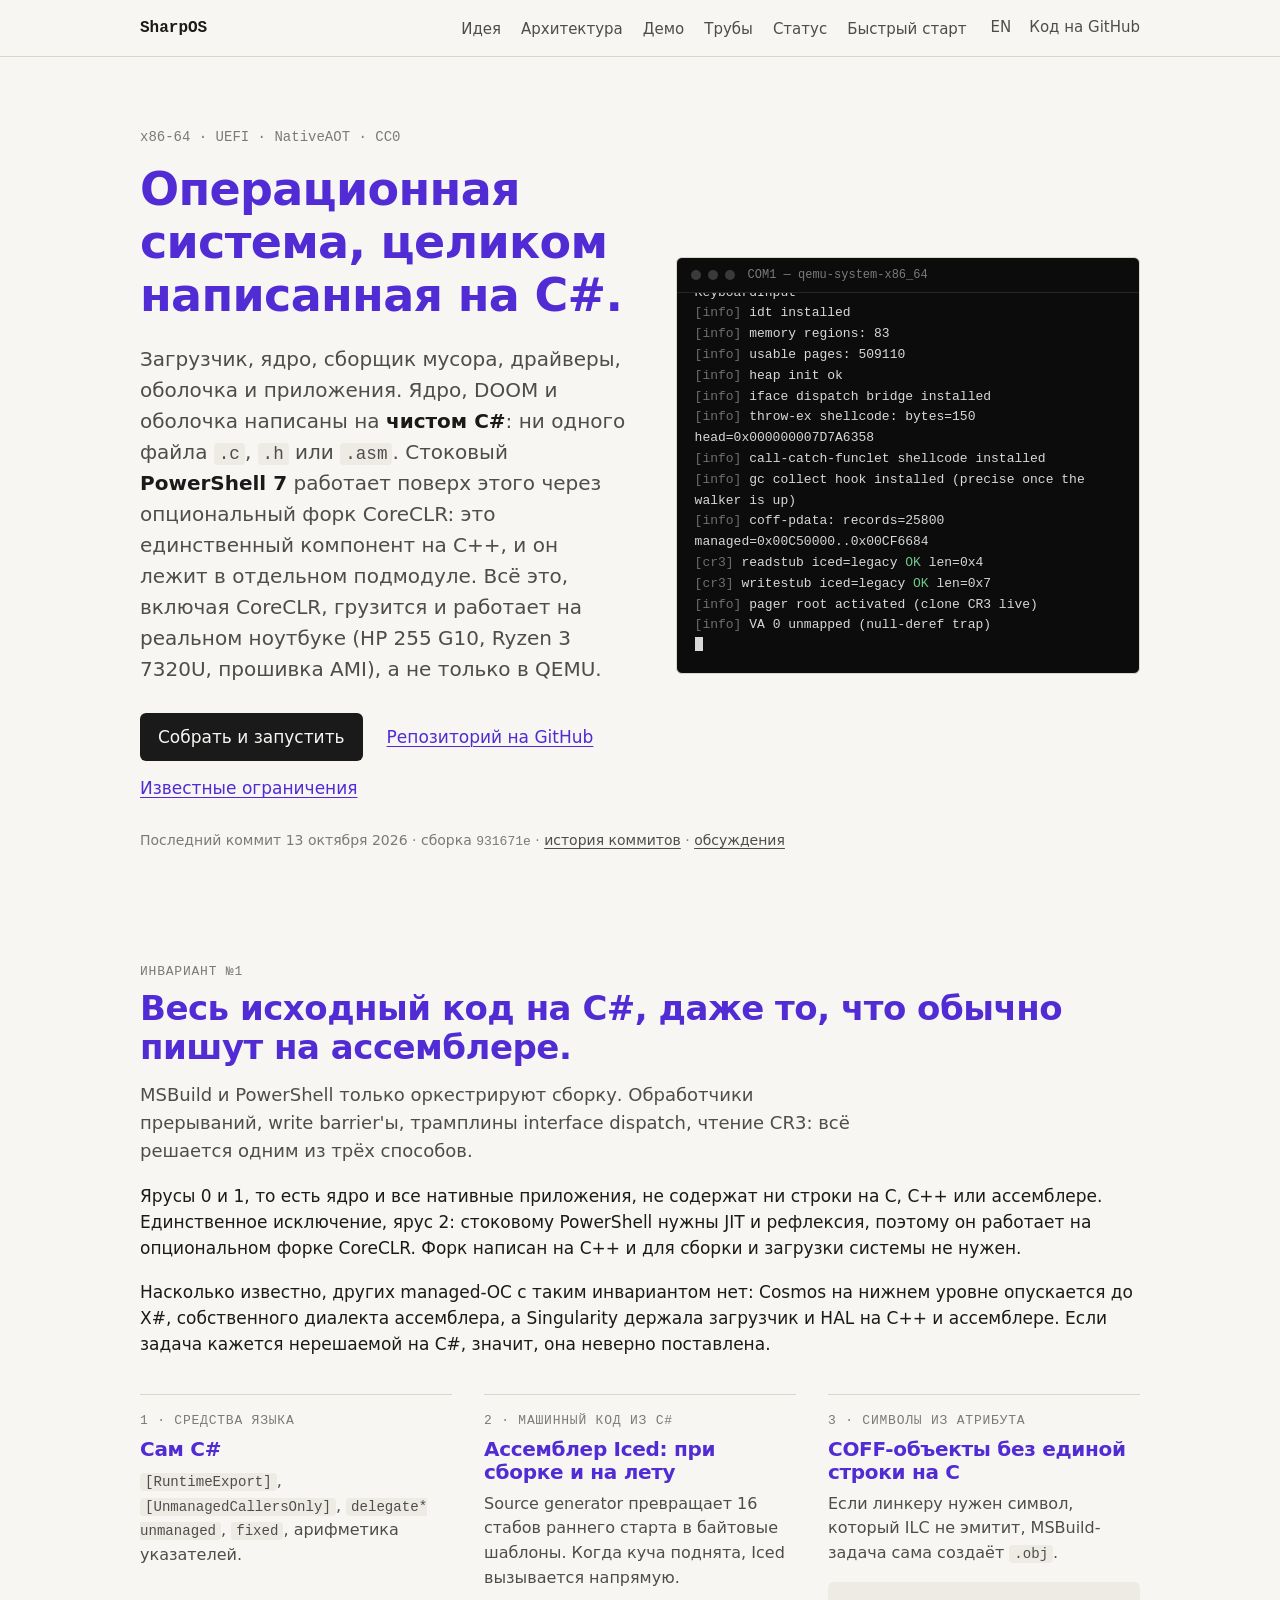
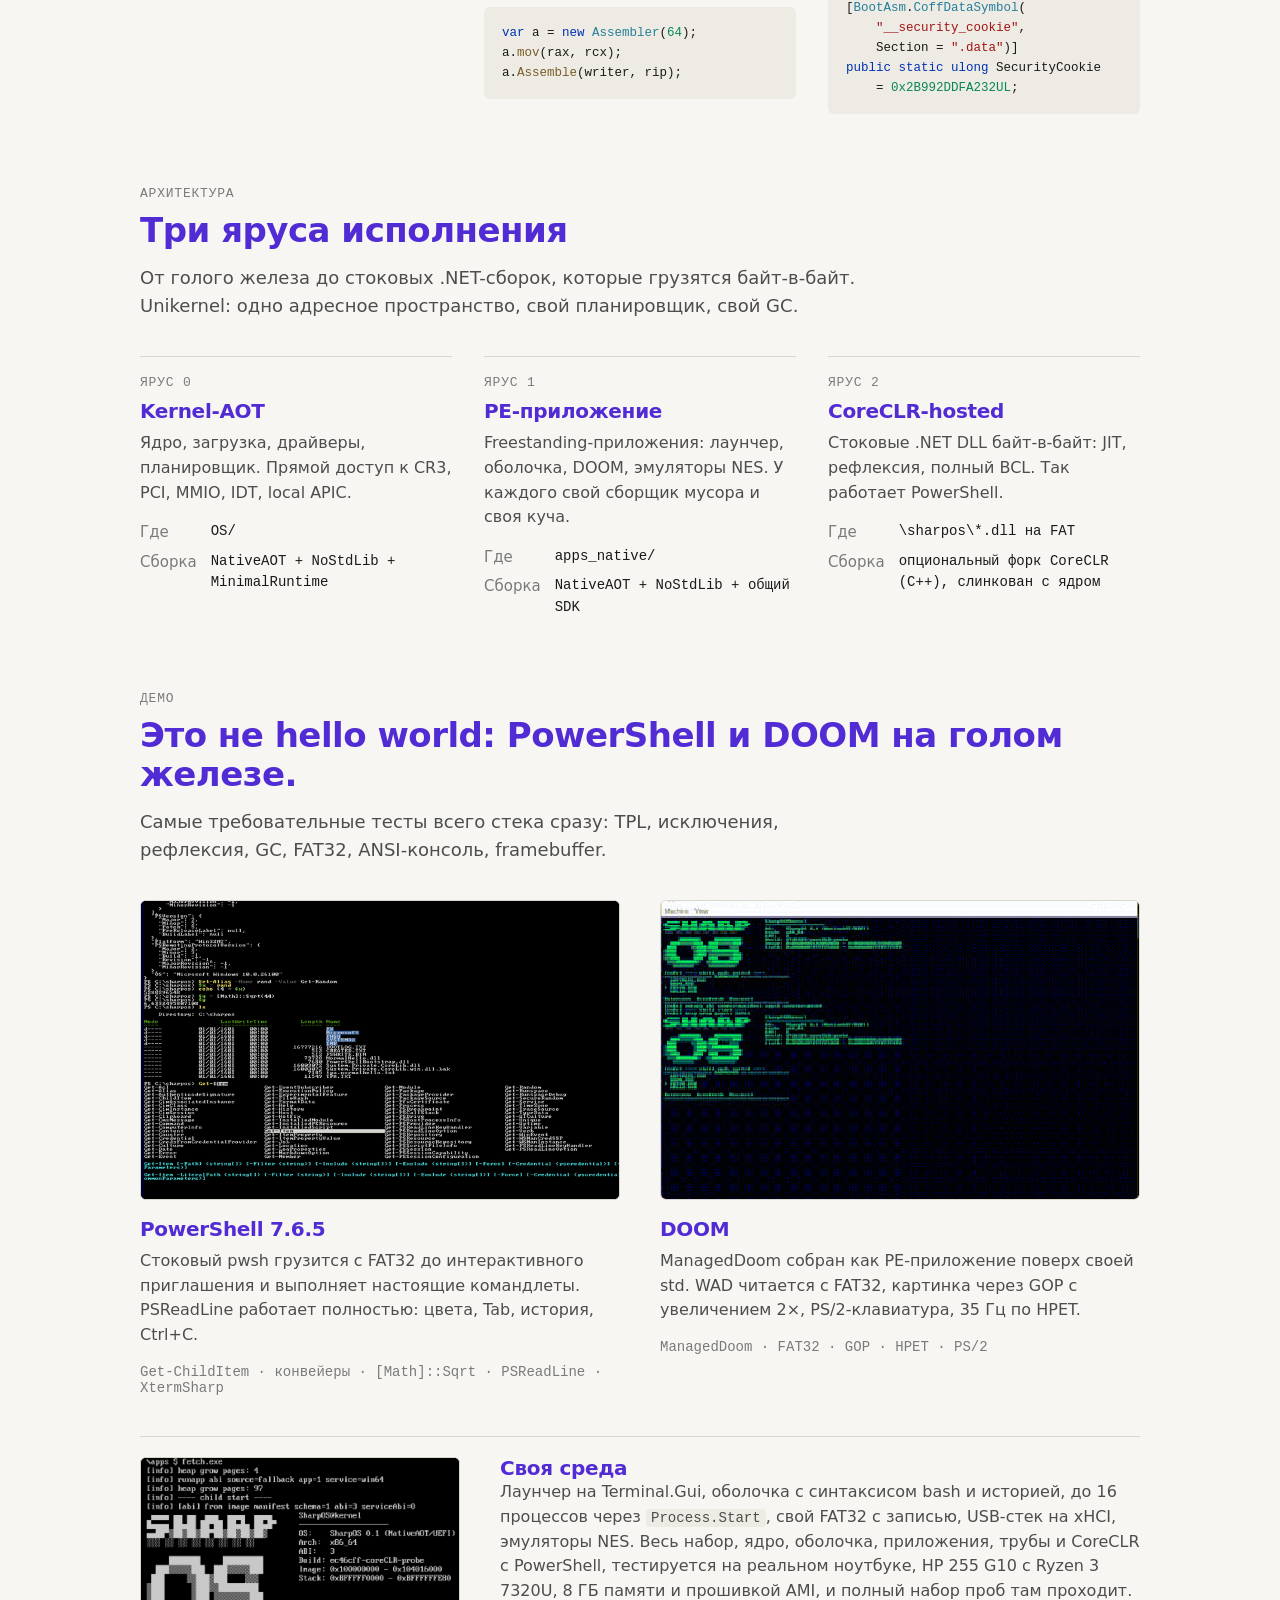
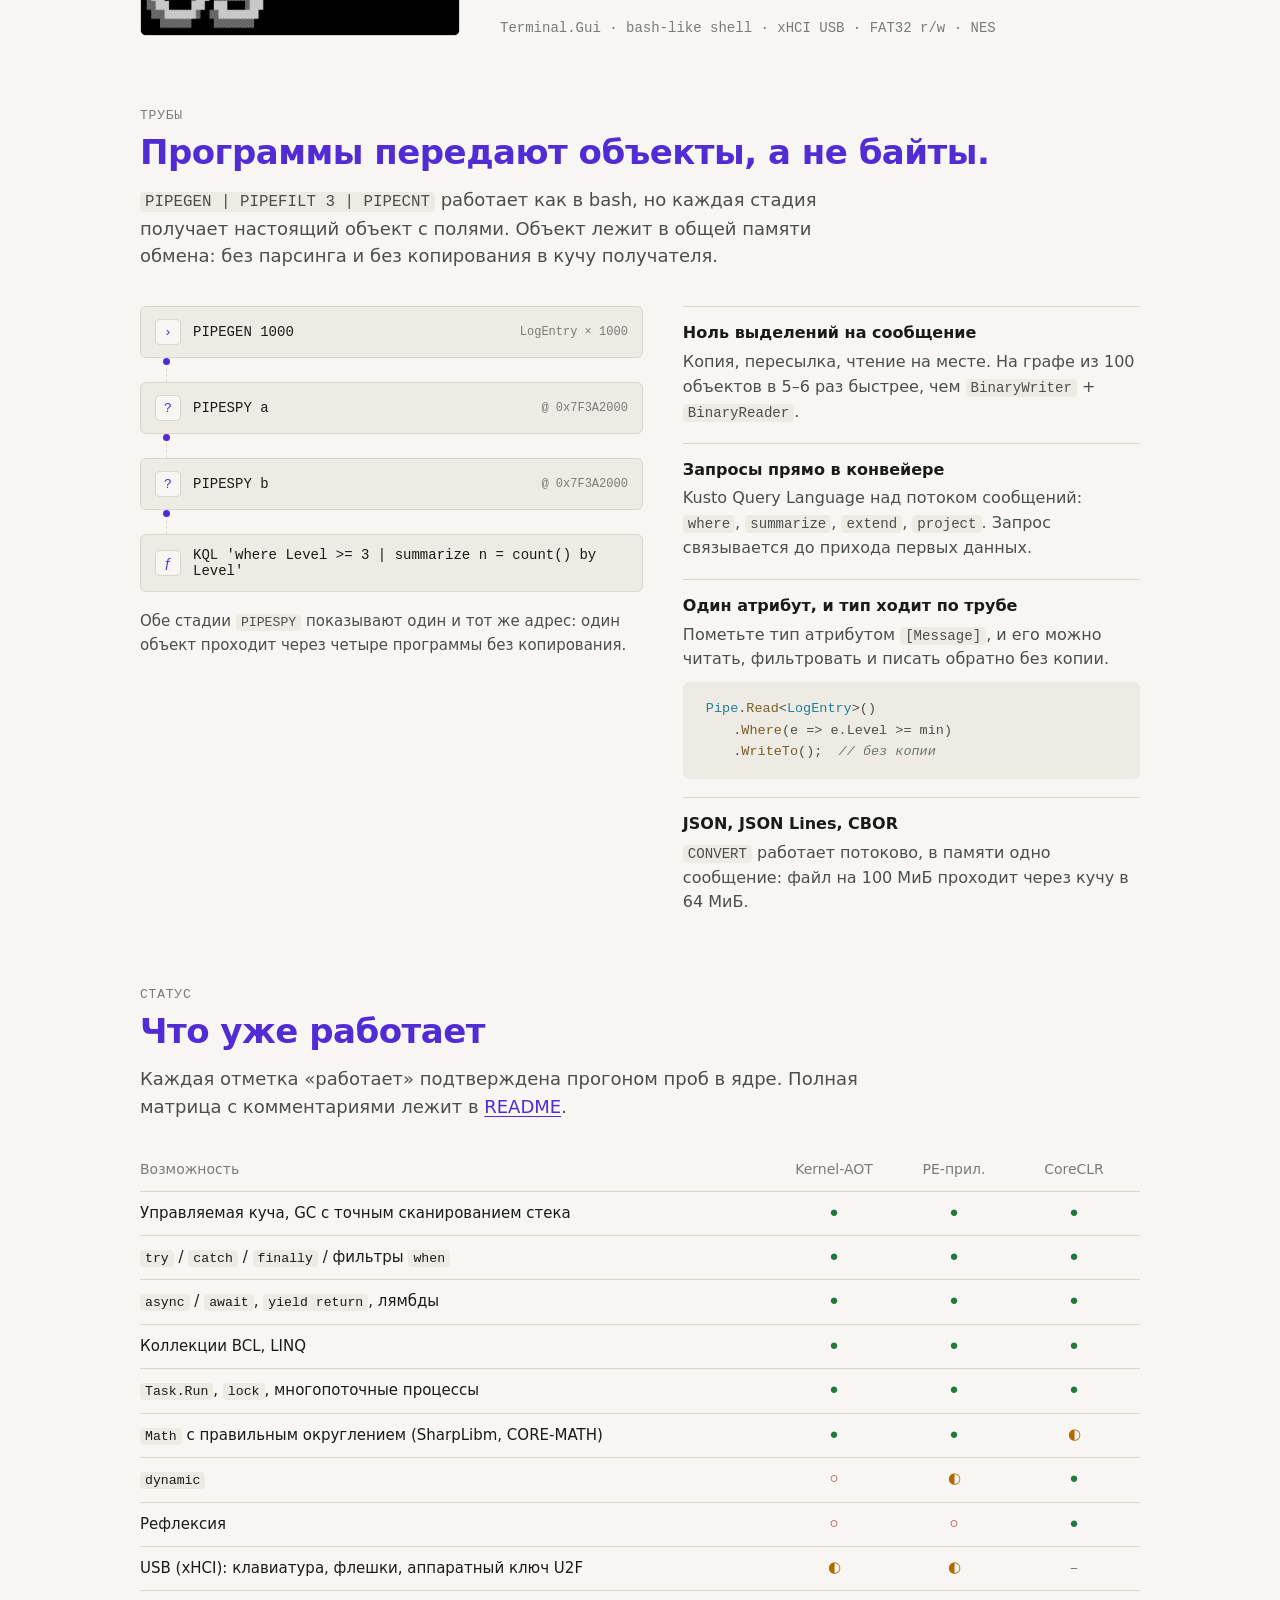
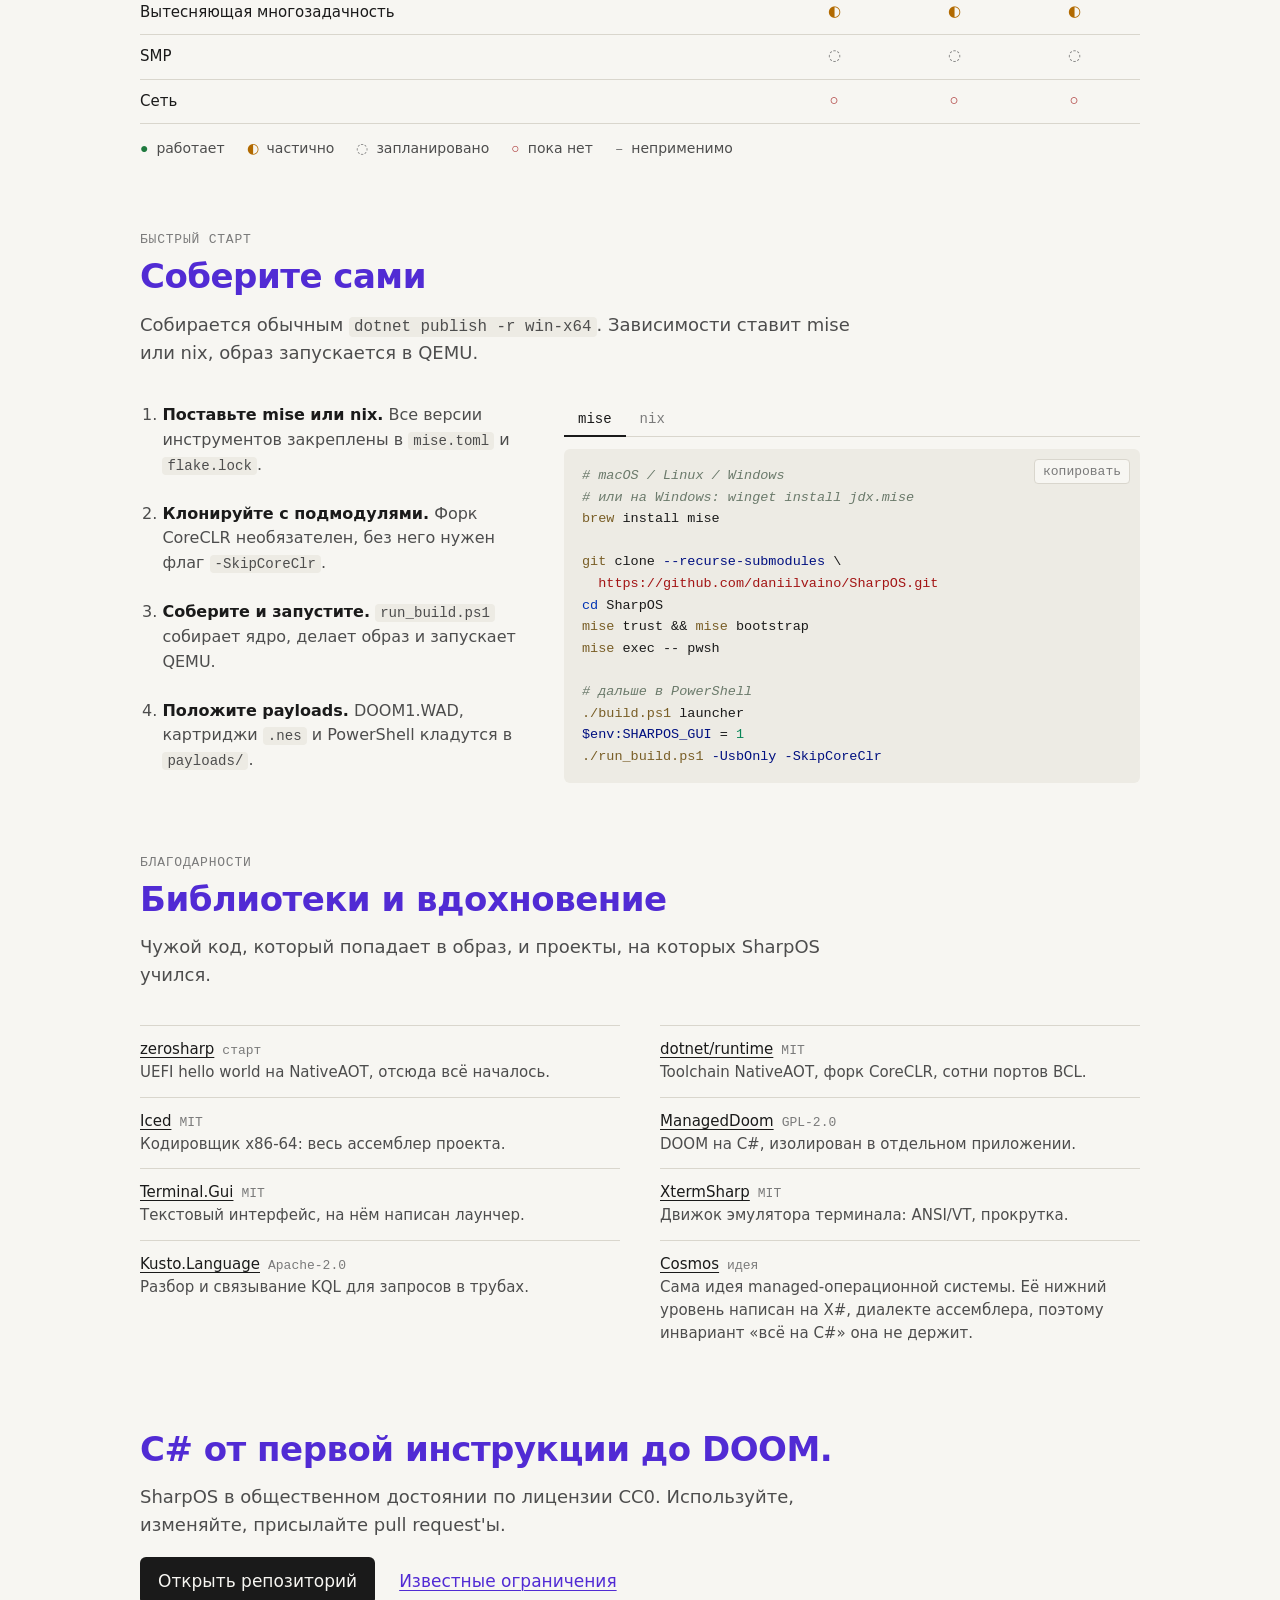
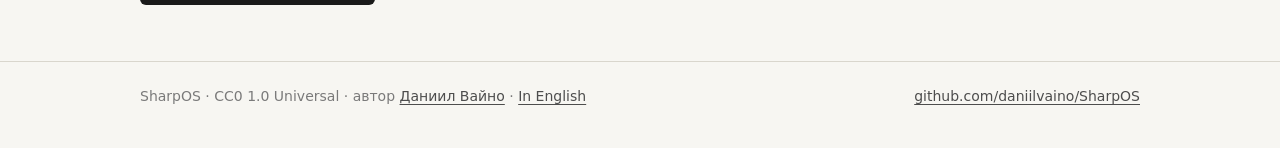
==== commit 493dae31: "Laptop model, author name, Discussions link back, drop JS redirect HP 255 G10 / Ryzen 3 7320U / AMI " ====
--- a/ru/index.html
+++ b/ru/index.html
@@ -5,6 +5,7 @@
 <meta name="viewport" content="width=device-width, initial-scale=1">
 <title>SharpOS — операционная система, целиком написанная на C#</title>
 <meta name="description" content="Экспериментальная ОС для x86-64: ядро, драйверы, оболочка и приложения на чистом C#, без C и ассемблера. Стоковый PowerShell 7 работает на опциональном форке CoreCLR. Грузится и работает на реальном ноутбуке.">
+<meta name="author" content="Daniil Vaino">
 <meta name="theme-color" content="#f7f6f2" media="(prefers-color-scheme: light)">
 <meta name="theme-color" content="#151515" media="(prefers-color-scheme: dark)">
 <meta property="og:title" content="SharpOS — операционная система, целиком написанная на C#">
@@ -47,13 +48,12 @@
       <div>
         <div class="eyebrow">x86-64 · UEFI · NativeAOT · CC0</div>
         <h1>Операционная система, целиком написанная на C#.</h1>
-        <p class="lead">Загрузчик, ядро, сборщик мусора, драйверы, оболочка и приложения. Ядро, DOOM и оболочка написаны на <strong>чистом C#</strong>: ни одного файла <code>.c</code>, <code>.h</code> или <code>.asm</code>. Стоковый <strong>PowerShell 7</strong> работает поверх этого через опциональный форк CoreCLR: это единственный компонент на C++, и он лежит в отдельном подмодуле. Всё это, включая CoreCLR, грузится и работает на реальном ноутбуке, а не только в QEMU.</p>
+        <p class="lead">Загрузчик, ядро, сборщик мусора, драйверы, оболочка и приложения. Ядро, DOOM и оболочка написаны на <strong>чистом C#</strong>: ни одного файла <code>.c</code>, <code>.h</code> или <code>.asm</code>. Стоковый <strong>PowerShell 7</strong> работает поверх этого через опциональный форк CoreCLR: это единственный компонент на C++, и он лежит в отдельном подмодуле. Всё это, включая CoreCLR, грузится и работает на реальном ноутбуке (HP 255 G10, Ryzen 3 7320U, прошивка AMI), а не только в QEMU.</p>
         <div class="actions">
           <a class="btn" href="#start">Собрать и запустить</a>
           <a href="https://github.com/daniilvaino/SharpOS">Репозиторий на GitHub</a>
           <a href="https://github.com/daniilvaino/SharpOS/blob/main/limits.md">Известные ограничения</a>
         </div>
-        <div class="meta">Последний коммит <time data-updated datetime="2026-10-13">13 октября 2026</time> · сборка <code data-build>931671e</code> · <a href="https://github.com/daniilvaino/SharpOS/commits/main">история коммитов</a> · <a href="https://github.com/daniilvaino/SharpOS/issues">issues</a></div>
       </div>
       <div class="term" aria-label="Лог загрузки SharpOS">
         <div class="term-bar"><i></i><i></i><i></i><span>COM1 — qemu-system-x86_64</span></div>
@@ -115,6 +115,7 @@
 <span class="c-ok">\home</span> $ DOOM.EXE</pre>
       </div>
     </div>
+    <div class="meta">Последний коммит <time data-updated datetime="2026-10-13">13 октября 2026</time> · сборка <code data-build>931671e</code> · <a href="https://github.com/daniilvaino/SharpOS/commits/main">история коммитов</a> · <a href="https://github.com/daniilvaino/SharpOS/discussions">обсуждения</a></div>
   </div>
 </header>
 
@@ -205,7 +206,7 @@
         <div class="frame"><img src="../media/screenshot.png" alt="Лаунчер SharpOS и вывод fetch.exe" loading="lazy" width="1600" height="855"></div>
         <div>
           <h3>Своя среда</h3>
-          <p>Лаунчер на Terminal.Gui, оболочка с синтаксисом bash и историей, до 16 процессов через <code>Process.Start</code>, свой FAT32 с записью, USB-стек на xHCI, эмуляторы NES. Весь набор, ядро, оболочка, приложения, трубы и CoreCLR с PowerShell, тестируется на реальном ноутбуке, и полный набор проб там проходит.</p>
+          <p>Лаунчер на Terminal.Gui, оболочка с синтаксисом bash и историей, до 16 процессов через <code>Process.Start</code>, свой FAT32 с записью, USB-стек на xHCI, эмуляторы NES. Весь набор, ядро, оболочка, приложения, трубы и CoreCLR с PowerShell, тестируется на реальном ноутбуке, HP 255 G10 с Ryzen 3 7320U, 8 ГБ памяти и прошивкой AMI, и полный набор проб там проходит.</p>
           <div class="tags">Terminal.Gui · bash-like shell · xHCI USB · FAT32 r/w · NES</div>
         </div>
       </figure>
@@ -361,7 +362,7 @@
 
 <footer>
   <div class="wrap">
-    <span>SharpOS · CC0 1.0 Universal · автор <a href="https://github.com/daniilvaino">daniilvaino</a> · <a href="../" hreflang="en" lang="en">In English</a></span>
+    <span>SharpOS · CC0 1.0 Universal · автор <a href="https://github.com/daniilvaino">Даниил Вайно</a> · <a href="../" hreflang="en" lang="en">In English</a></span>
     <a href="https://github.com/daniilvaino/SharpOS">github.com/daniilvaino/SharpOS</a>
   </div>
 </footer>
--- a/assets/site.css
+++ b/assets/site.css
@@ -87,7 +87,7 @@
 .cur { display: inline-block; width: 8px; height: 14px; background: #d8d8d8; vertical-align: -2px; animation: blink 1s steps(1) infinite; }
 @keyframes blink { 50% { opacity: 0; } }
 figure { margin: 0; }
-.meta { margin-top: 22px; font-size: 14px; color: var(--fg-3); }
+.meta { margin-top: 28px; font-size: 14px; color: var(--fg-3); }
 .meta a { color: var(--fg-2); }
 .meta code { font-size: 13px; }
 figcaption { font-size: 14px; color: var(--fg-3); margin-top: 10px; }
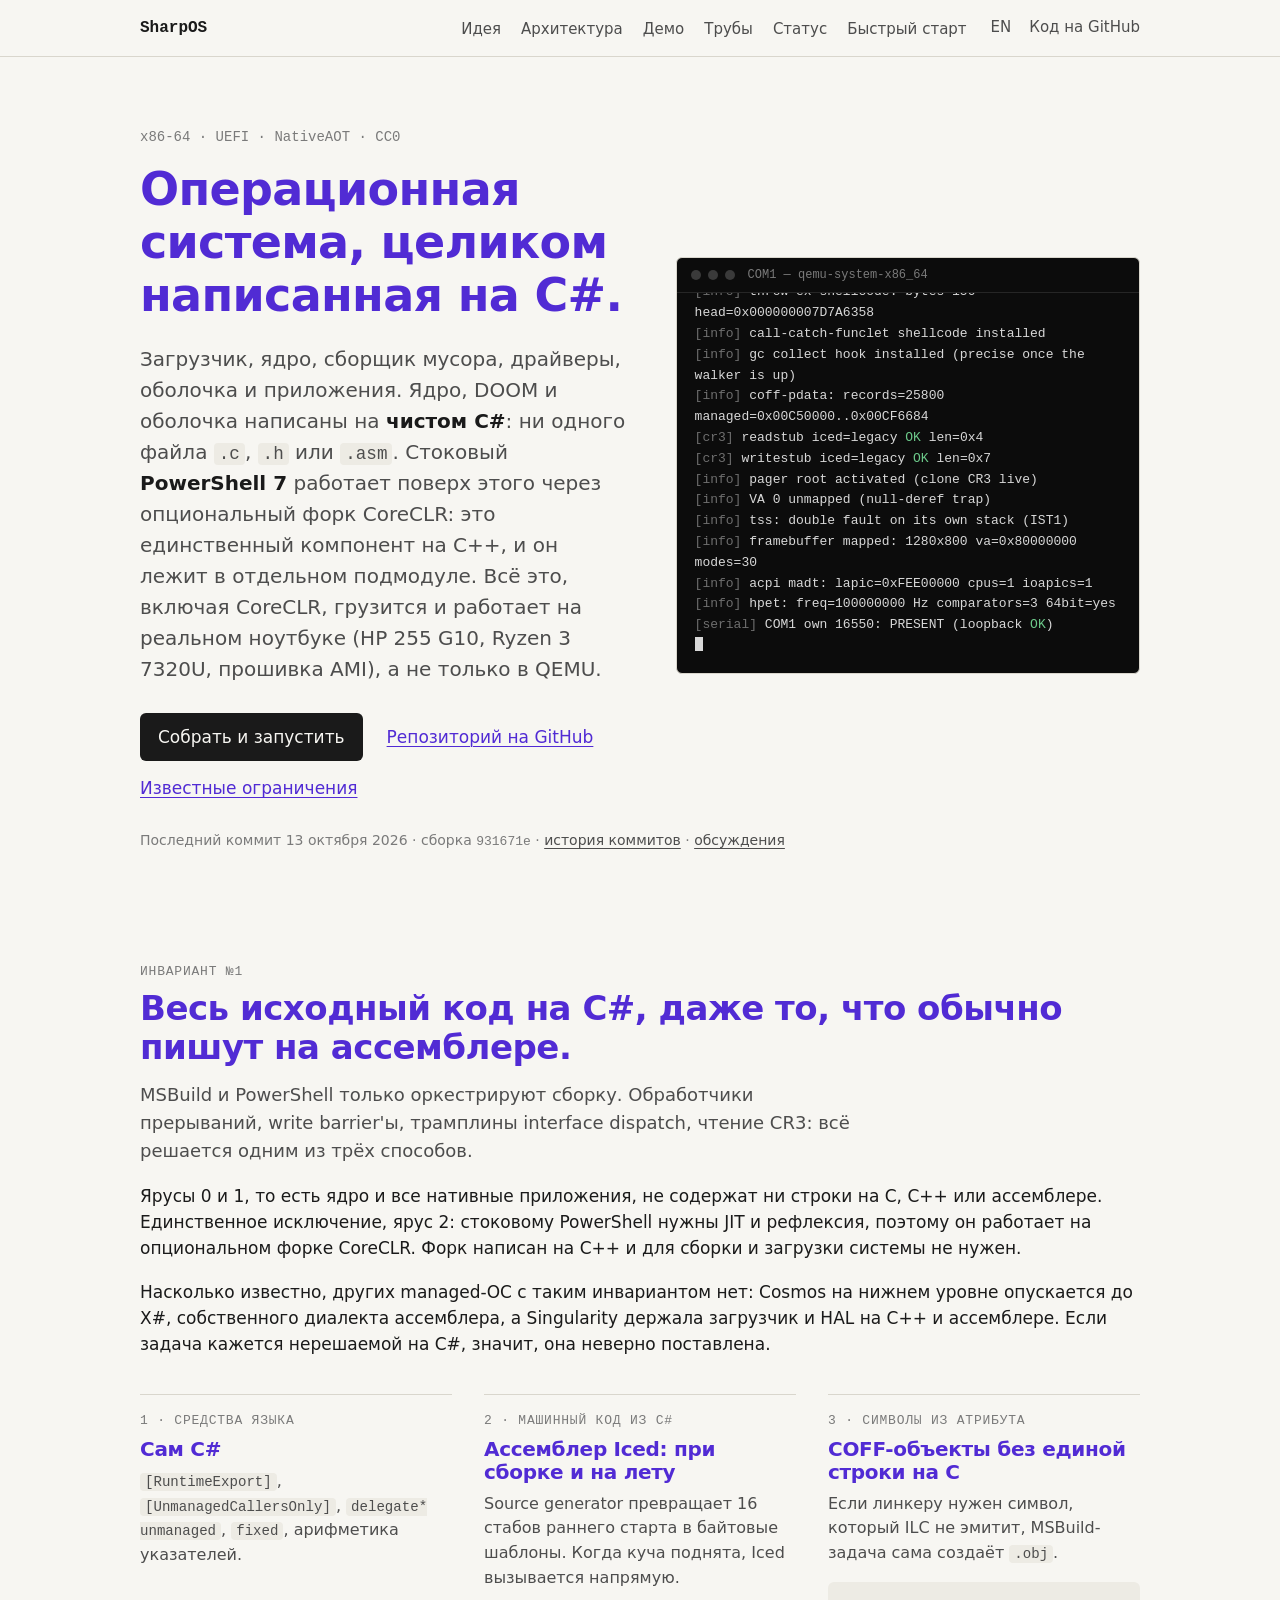
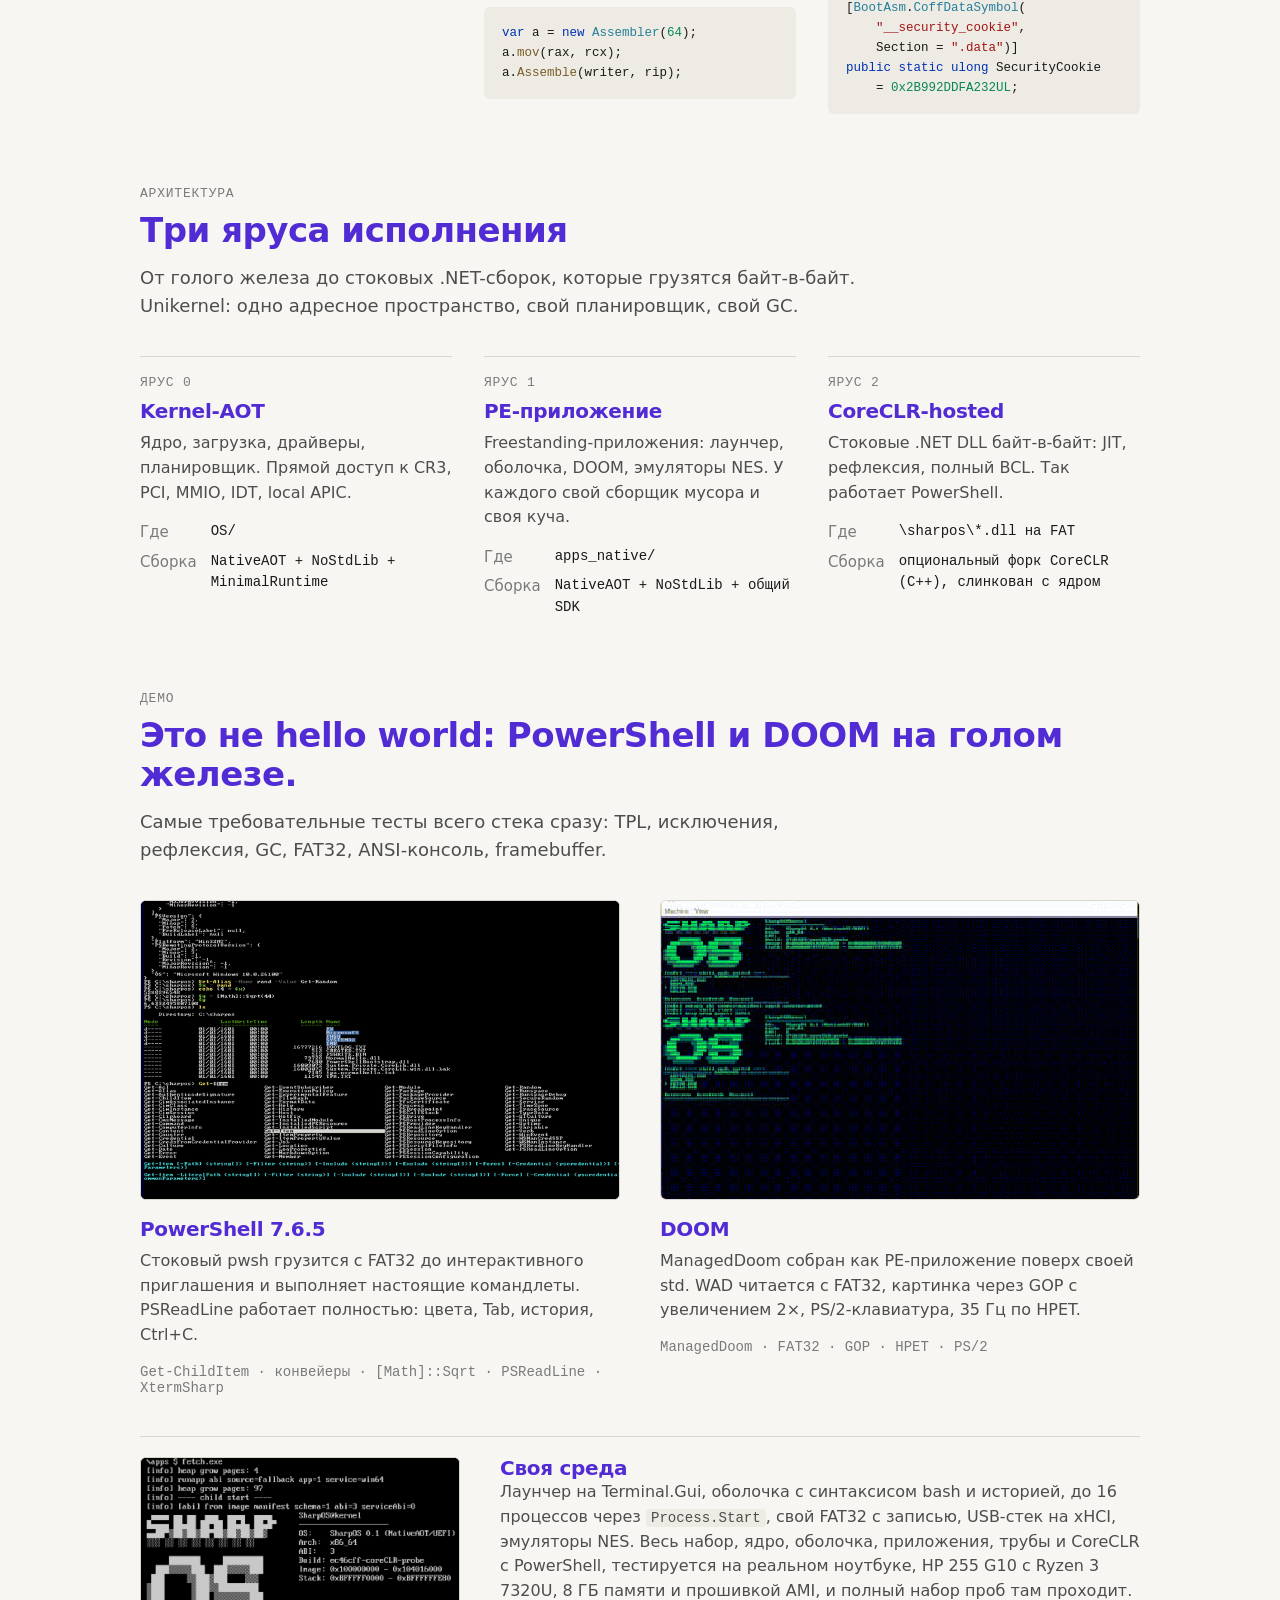
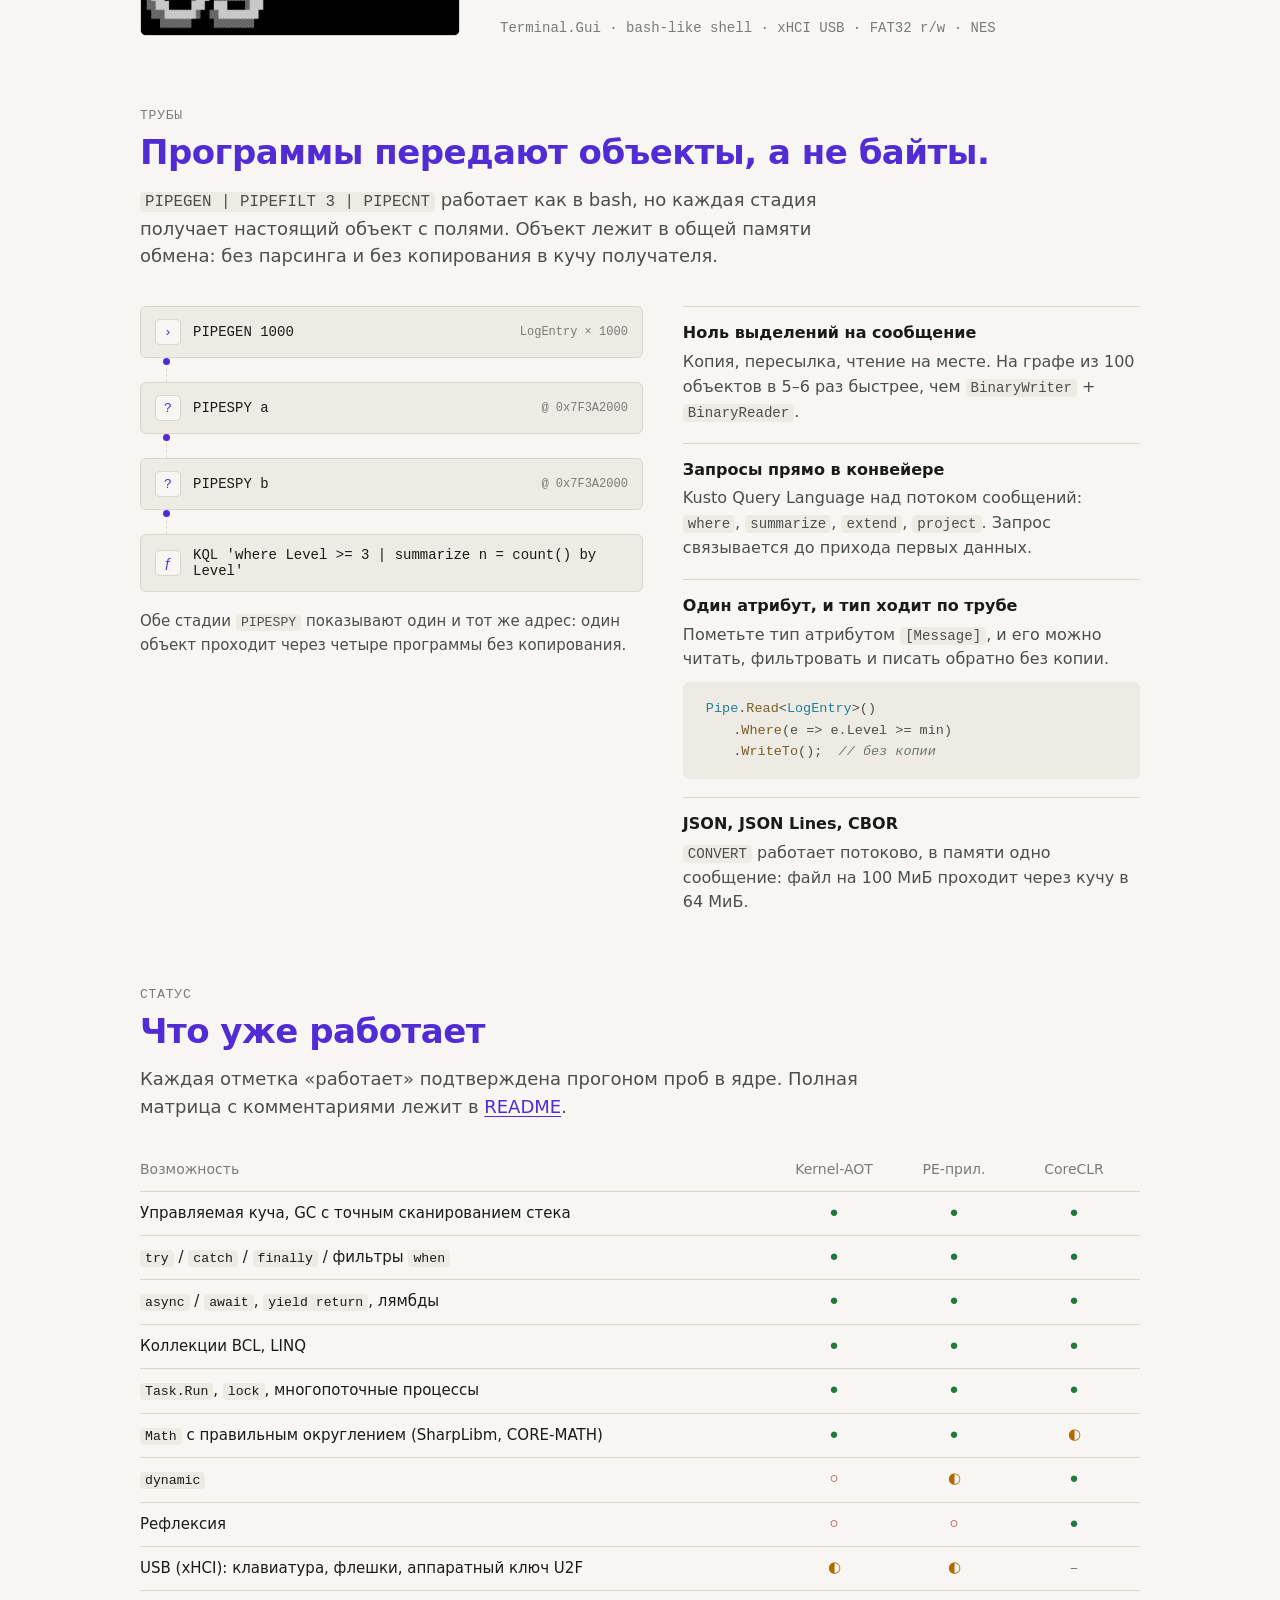
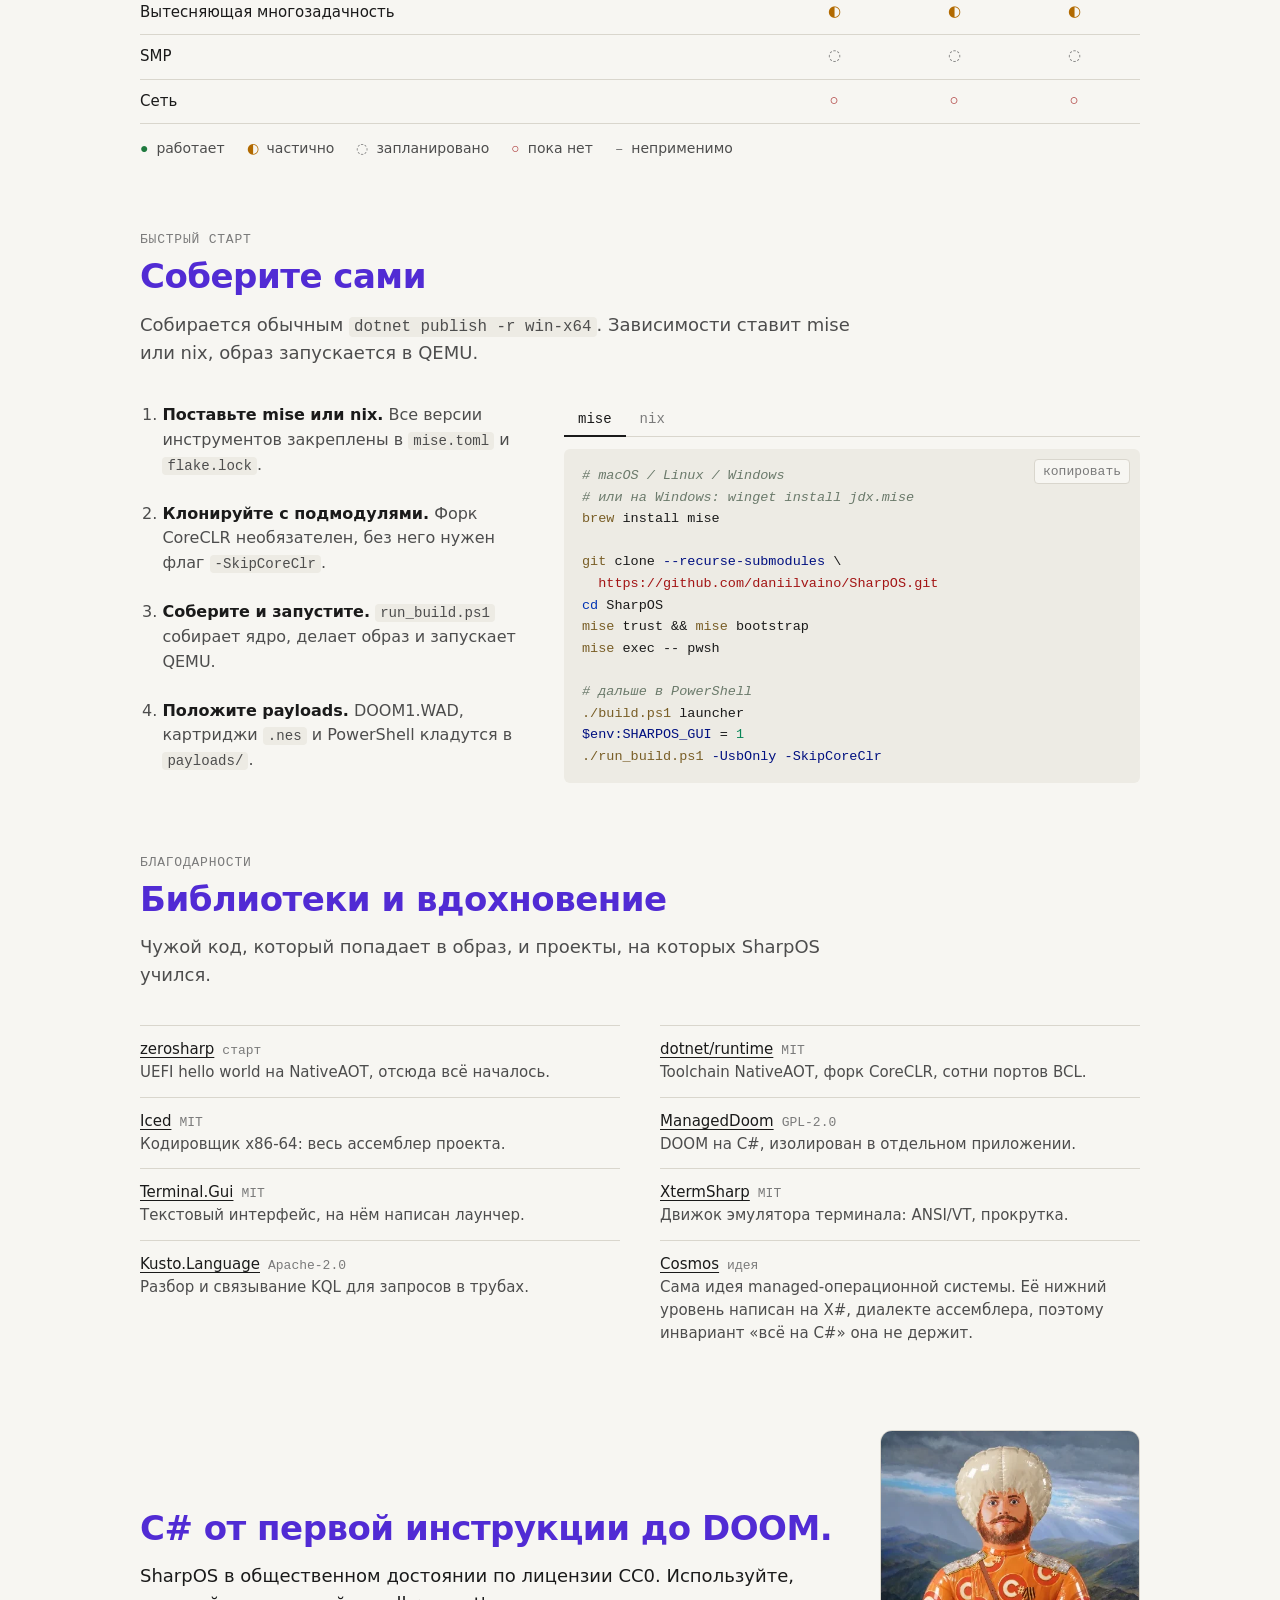
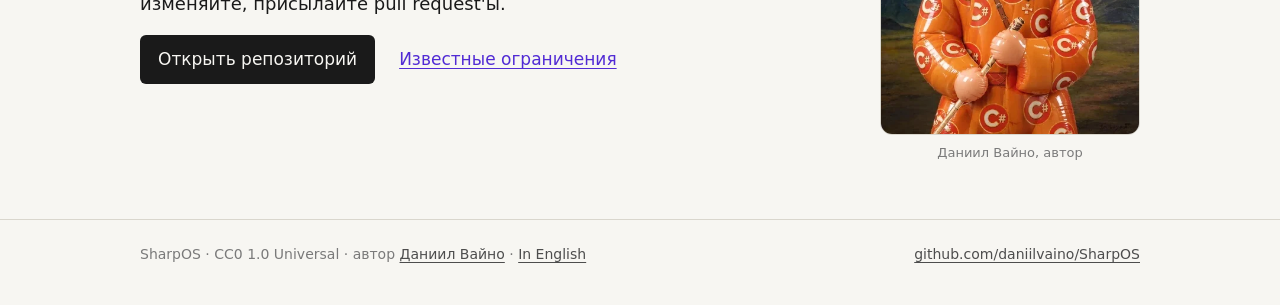
==== commit f51b1138: "Author portrait in the closing section Co-Authored-By: Claude Fable 5.1 <noreply@anthropic.com>" ====
--- a/ru/index.html
+++ b/ru/index.html
@@ -348,13 +348,19 @@
 </section>
 
 <section class="end">
-  <div class="wrap rv">
-    <h2>C# от первой инструкции до DOOM.</h2>
-    <p>SharpOS в общественном достоянии по лицензии CC0. Используйте, изменяйте, присылайте pull request'ы.</p>
-    <div class="actions">
-      <a class="btn" href="https://github.com/daniilvaino/SharpOS">Открыть репозиторий</a>
-      <a href="https://github.com/daniilvaino/SharpOS/blob/main/limits.md">Известные ограничения</a>
-    </div>
+  <div class="wrap rv end-grid">
+    <div>
+      <h2>C# от первой инструкции до DOOM.</h2>
+      <p>SharpOS в общественном достоянии по лицензии CC0. Используйте, изменяйте, присылайте pull request'ы.</p>
+      <div class="actions">
+        <a class="btn" href="https://github.com/daniilvaino/SharpOS">Открыть репозиторий</a>
+        <a href="https://github.com/daniilvaino/SharpOS/blob/main/limits.md">Известные ограничения</a>
+      </div>
+    </div>
+    <figure class="mascot">
+      <img src="../media/mascot.webp" width="436" height="512" loading="lazy" alt="Даниил Вайно в виде надувного казака в черкеске с логотипами C# на фоне гор">
+      <figcaption>Даниил Вайно, автор</figcaption>
+    </figure>
   </div>
 </section>
 
--- a/assets/site.css
+++ b/assets/site.css
@@ -183,6 +183,10 @@
 /* end */
 .end { padding: 72px 0 56px; }
 .end p { font-size: 18px; max-width: 40em; }
+.end-grid { display: grid; grid-template-columns: 1fr auto; gap: 40px; align-items: center; }
+.mascot { width: 260px; margin: 0; }
+.mascot img { display: block; width: 100%; height: auto; border-radius: 12px; border: 1px solid var(--line); }
+.mascot figcaption { margin-top: 8px; font-size: 13px; color: var(--fg-3); text-align: center; }
 footer { border-top: 1px solid var(--line); padding: 24px 0 40px; font-size: 14px; color: var(--fg-3); }
 footer .wrap { display: flex; flex-wrap: wrap; justify-content: space-between; gap: 10px 24px; }
 footer a { color: var(--fg-2); }
@@ -205,6 +209,8 @@
   .term pre { height: 320px; font-size: 12px; }
   section { padding-top: 40px; }
   .end { padding: 40px 0 32px; }
+  .end-grid { grid-template-columns: 1fr; gap: 24px; }
+  .mascot { width: 200px; }
   .cols, .demos, .pipes, .start, .credits { margin-top: 24px; }
   .hero figure { margin-top: 28px; }
   .nav .wrap { flex-wrap: wrap; height: auto; padding-top: 12px; padding-bottom: 12px; gap: 8px 16px; }
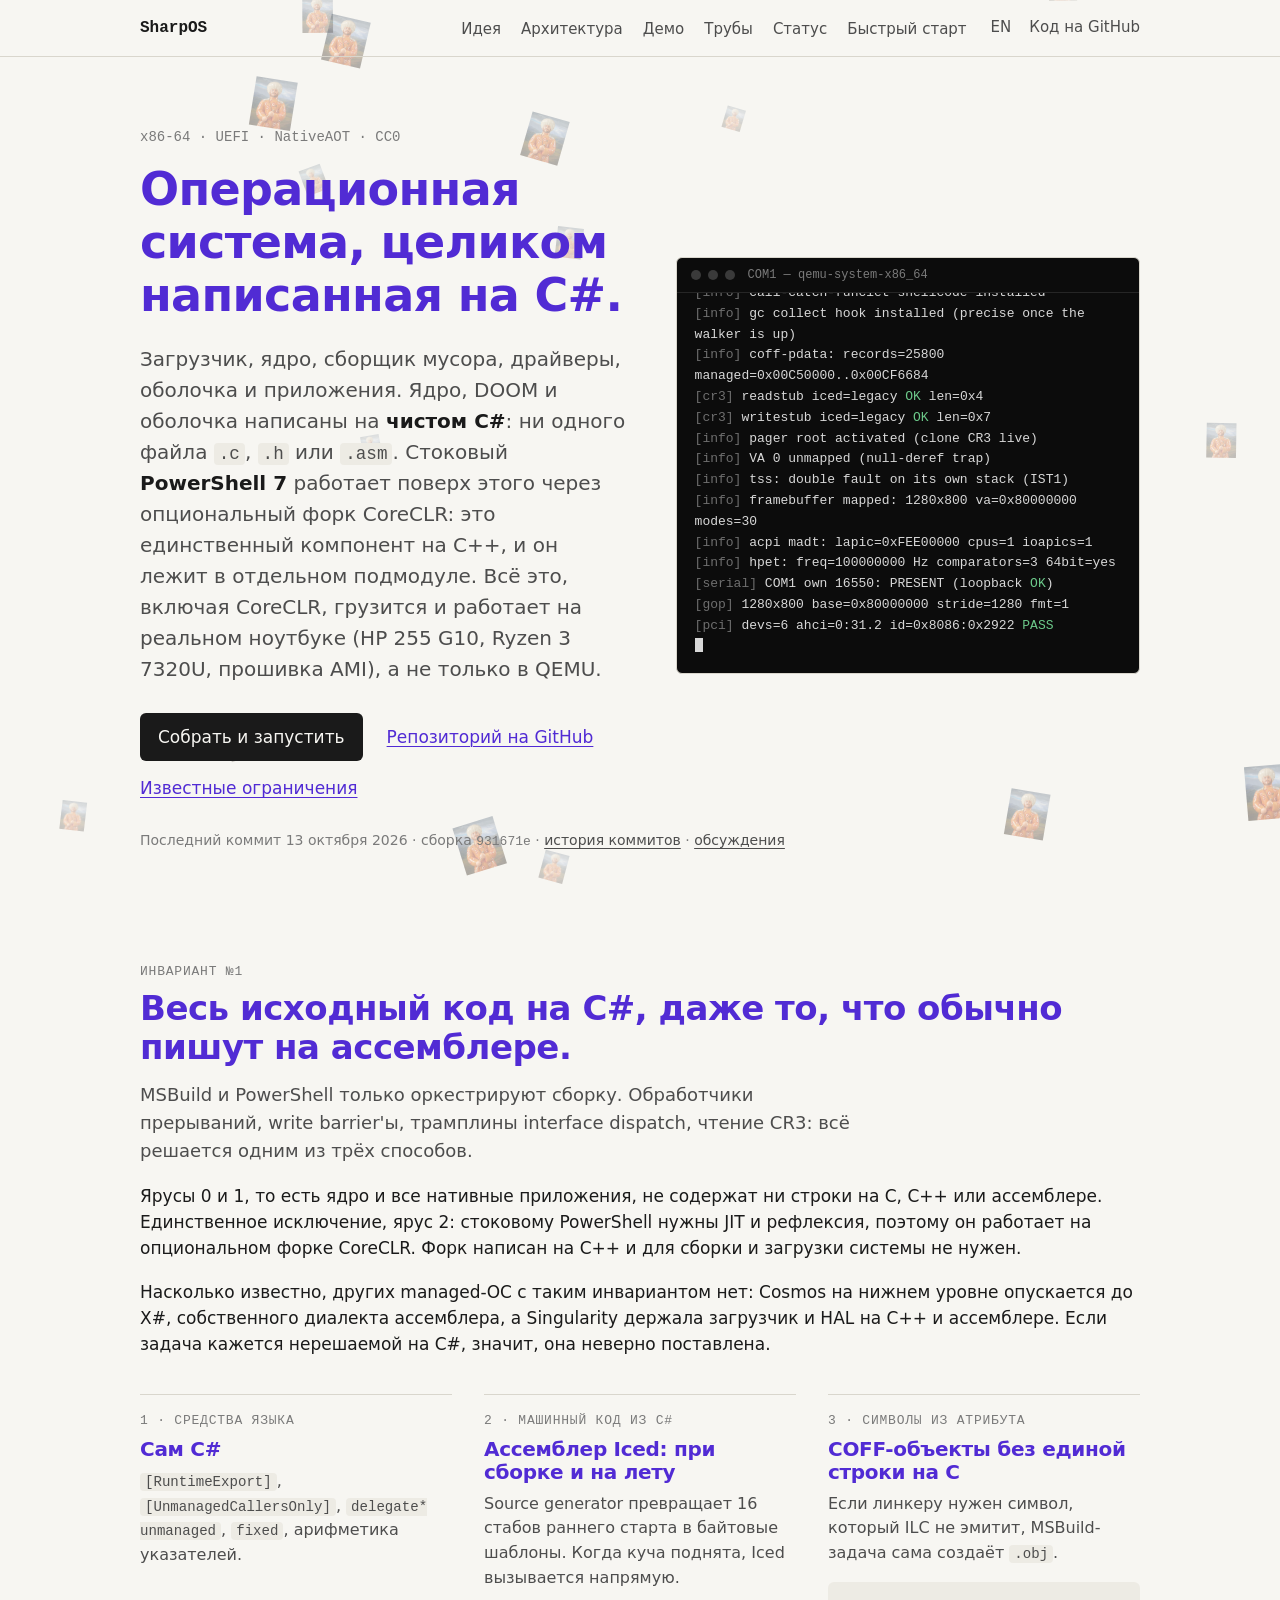
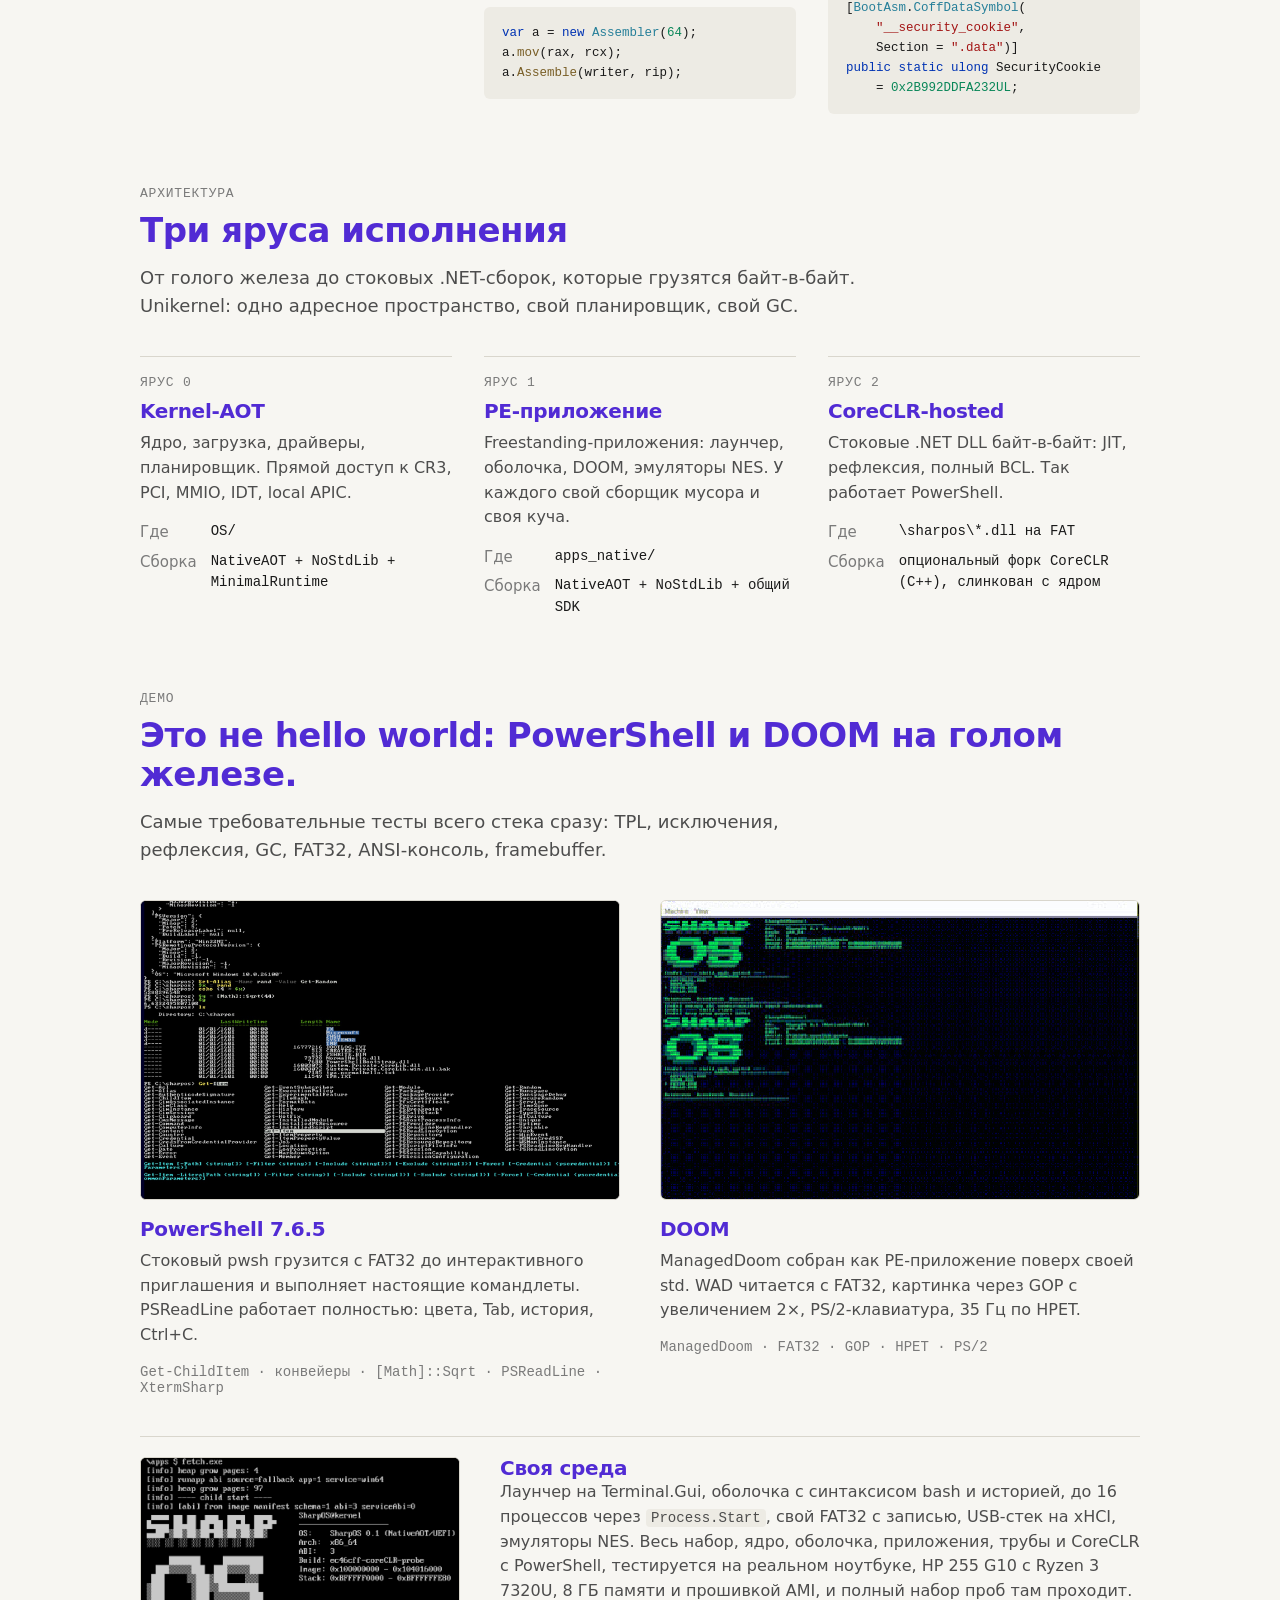
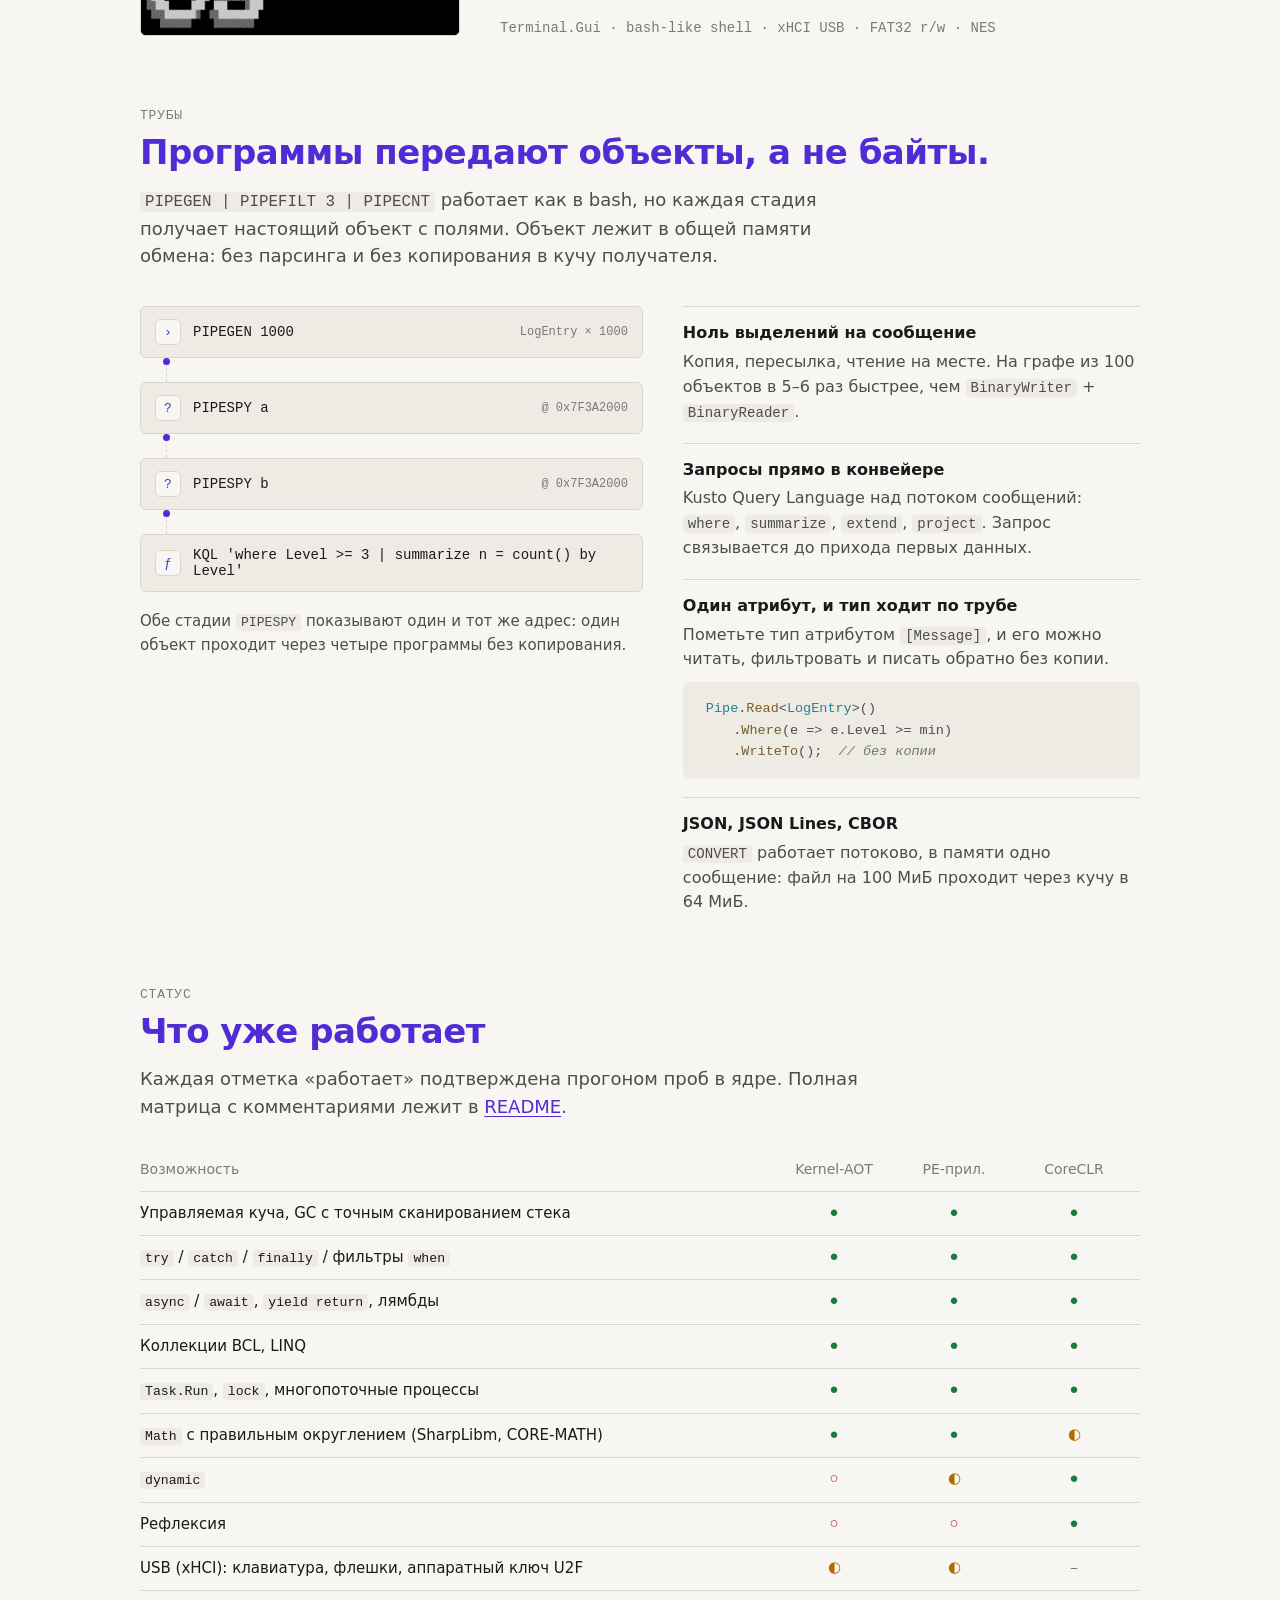
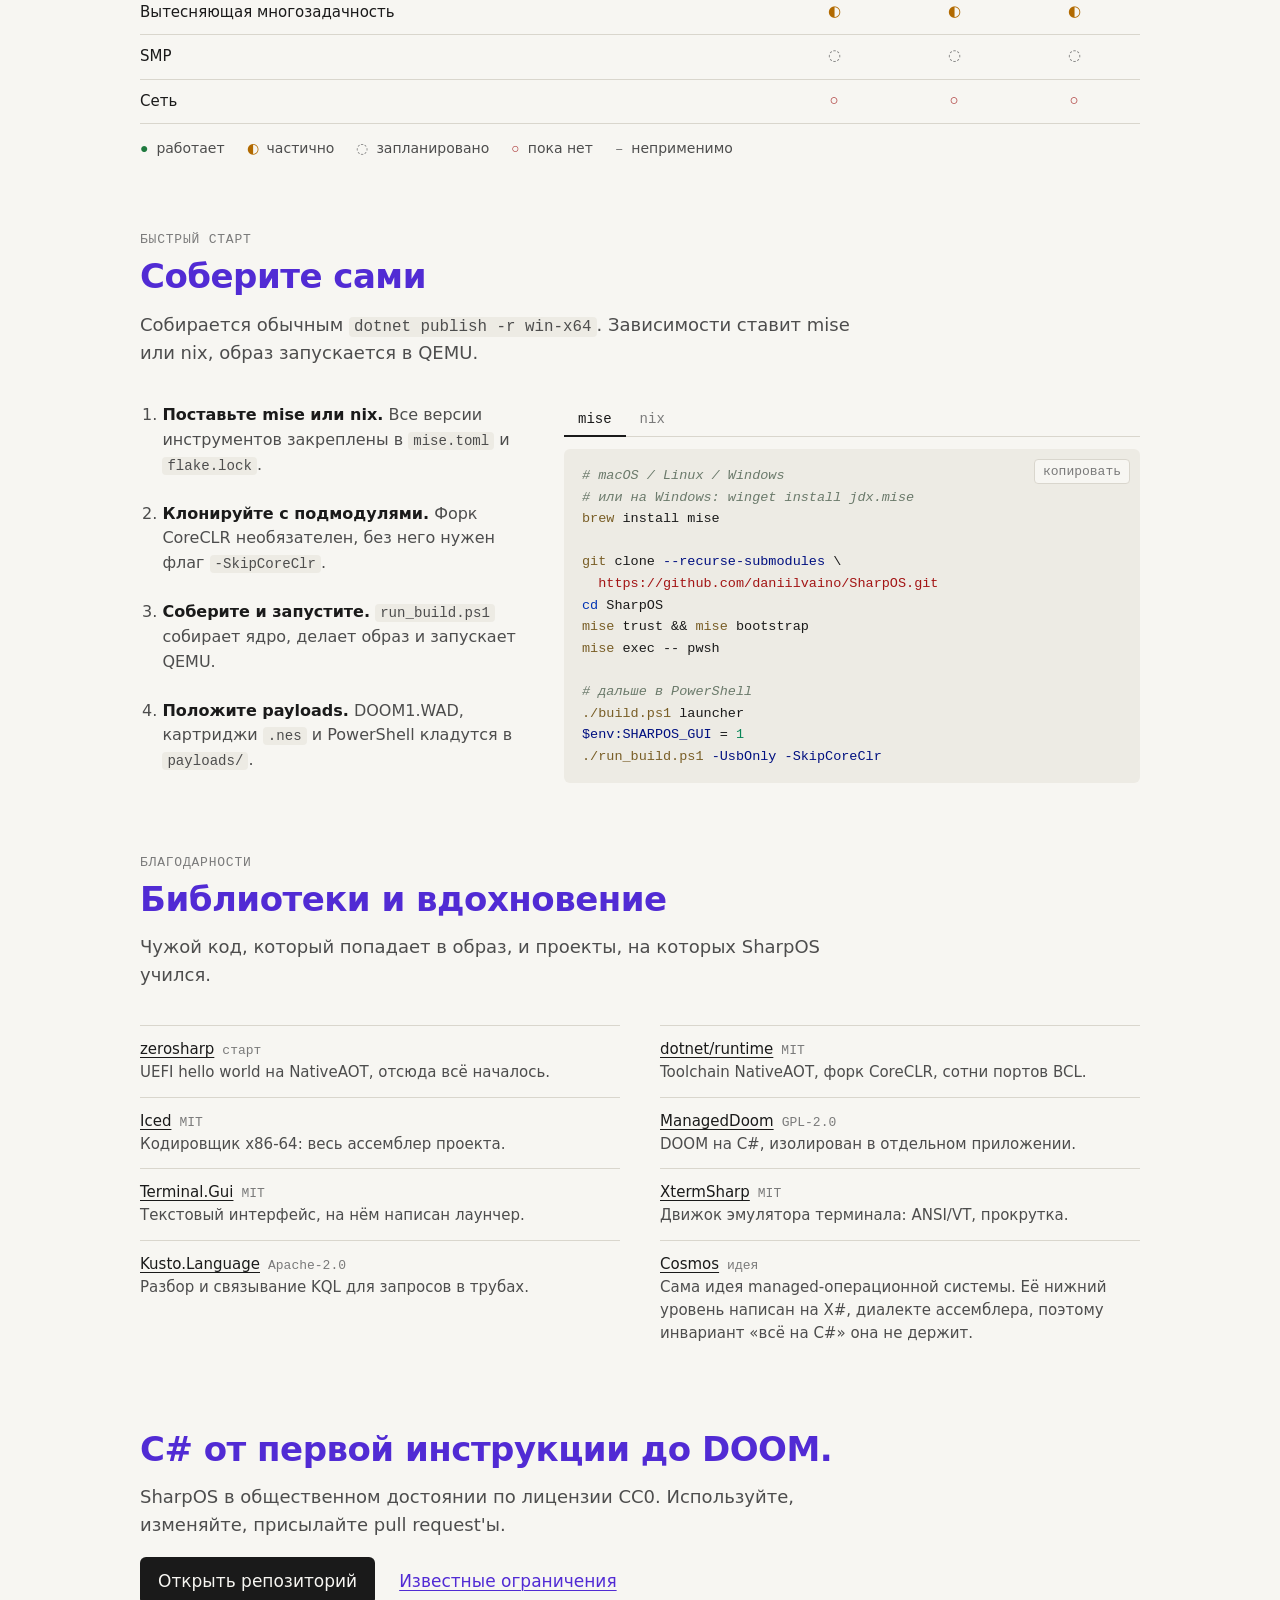
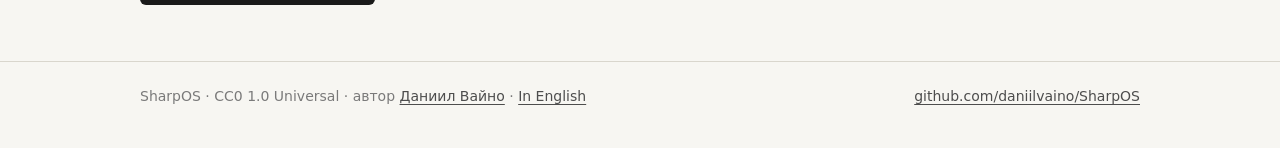
==== commit 659b65b9: "Falling author portraits as a background instead of the static figure Co-Authored-By: Claude Fable 5" ====
--- a/ru/index.html
+++ b/ru/index.html
@@ -348,19 +348,13 @@
 </section>
 
 <section class="end">
-  <div class="wrap rv end-grid">
-    <div>
-      <h2>C# от первой инструкции до DOOM.</h2>
-      <p>SharpOS в общественном достоянии по лицензии CC0. Используйте, изменяйте, присылайте pull request'ы.</p>
-      <div class="actions">
-        <a class="btn" href="https://github.com/daniilvaino/SharpOS">Открыть репозиторий</a>
-        <a href="https://github.com/daniilvaino/SharpOS/blob/main/limits.md">Известные ограничения</a>
-      </div>
-    </div>
-    <figure class="mascot">
-      <img src="../media/mascot.webp" width="436" height="512" loading="lazy" alt="Даниил Вайно в виде надувного казака в черкеске с логотипами C# на фоне гор">
-      <figcaption>Даниил Вайно, автор</figcaption>
-    </figure>
+  <div class="wrap rv">
+    <h2>C# от первой инструкции до DOOM.</h2>
+    <p>SharpOS в общественном достоянии по лицензии CC0. Используйте, изменяйте, присылайте pull request'ы.</p>
+    <div class="actions">
+      <a class="btn" href="https://github.com/daniilvaino/SharpOS">Открыть репозиторий</a>
+      <a href="https://github.com/daniilvaino/SharpOS/blob/main/limits.md">Известные ограничения</a>
+    </div>
   </div>
 </section>
 
--- a/assets/site.css
+++ b/assets/site.css
@@ -183,10 +183,7 @@
 /* end */
 .end { padding: 72px 0 56px; }
 .end p { font-size: 18px; max-width: 40em; }
-.end-grid { display: grid; grid-template-columns: 1fr auto; gap: 40px; align-items: center; }
-.mascot { width: 260px; margin: 0; }
-.mascot img { display: block; width: 100%; height: auto; border-radius: 12px; border: 1px solid var(--line); }
-.mascot figcaption { margin-top: 8px; font-size: 13px; color: var(--fg-3); text-align: center; }
+.snow { position: fixed; inset: 0; width: 100%; height: 100%; z-index: -1; pointer-events: none; }
 footer { border-top: 1px solid var(--line); padding: 24px 0 40px; font-size: 14px; color: var(--fg-3); }
 footer .wrap { display: flex; flex-wrap: wrap; justify-content: space-between; gap: 10px 24px; }
 footer a { color: var(--fg-2); }
@@ -209,8 +206,6 @@
   .term pre { height: 320px; font-size: 12px; }
   section { padding-top: 40px; }
   .end { padding: 40px 0 32px; }
-  .end-grid { grid-template-columns: 1fr; gap: 24px; }
-  .mascot { width: 200px; }
   .cols, .demos, .pipes, .start, .credits { margin-top: 24px; }
   .hero figure { margin-top: 28px; }
   .nav .wrap { flex-wrap: wrap; height: auto; padding-top: 12px; padding-bottom: 12px; gap: 8px 16px; }
